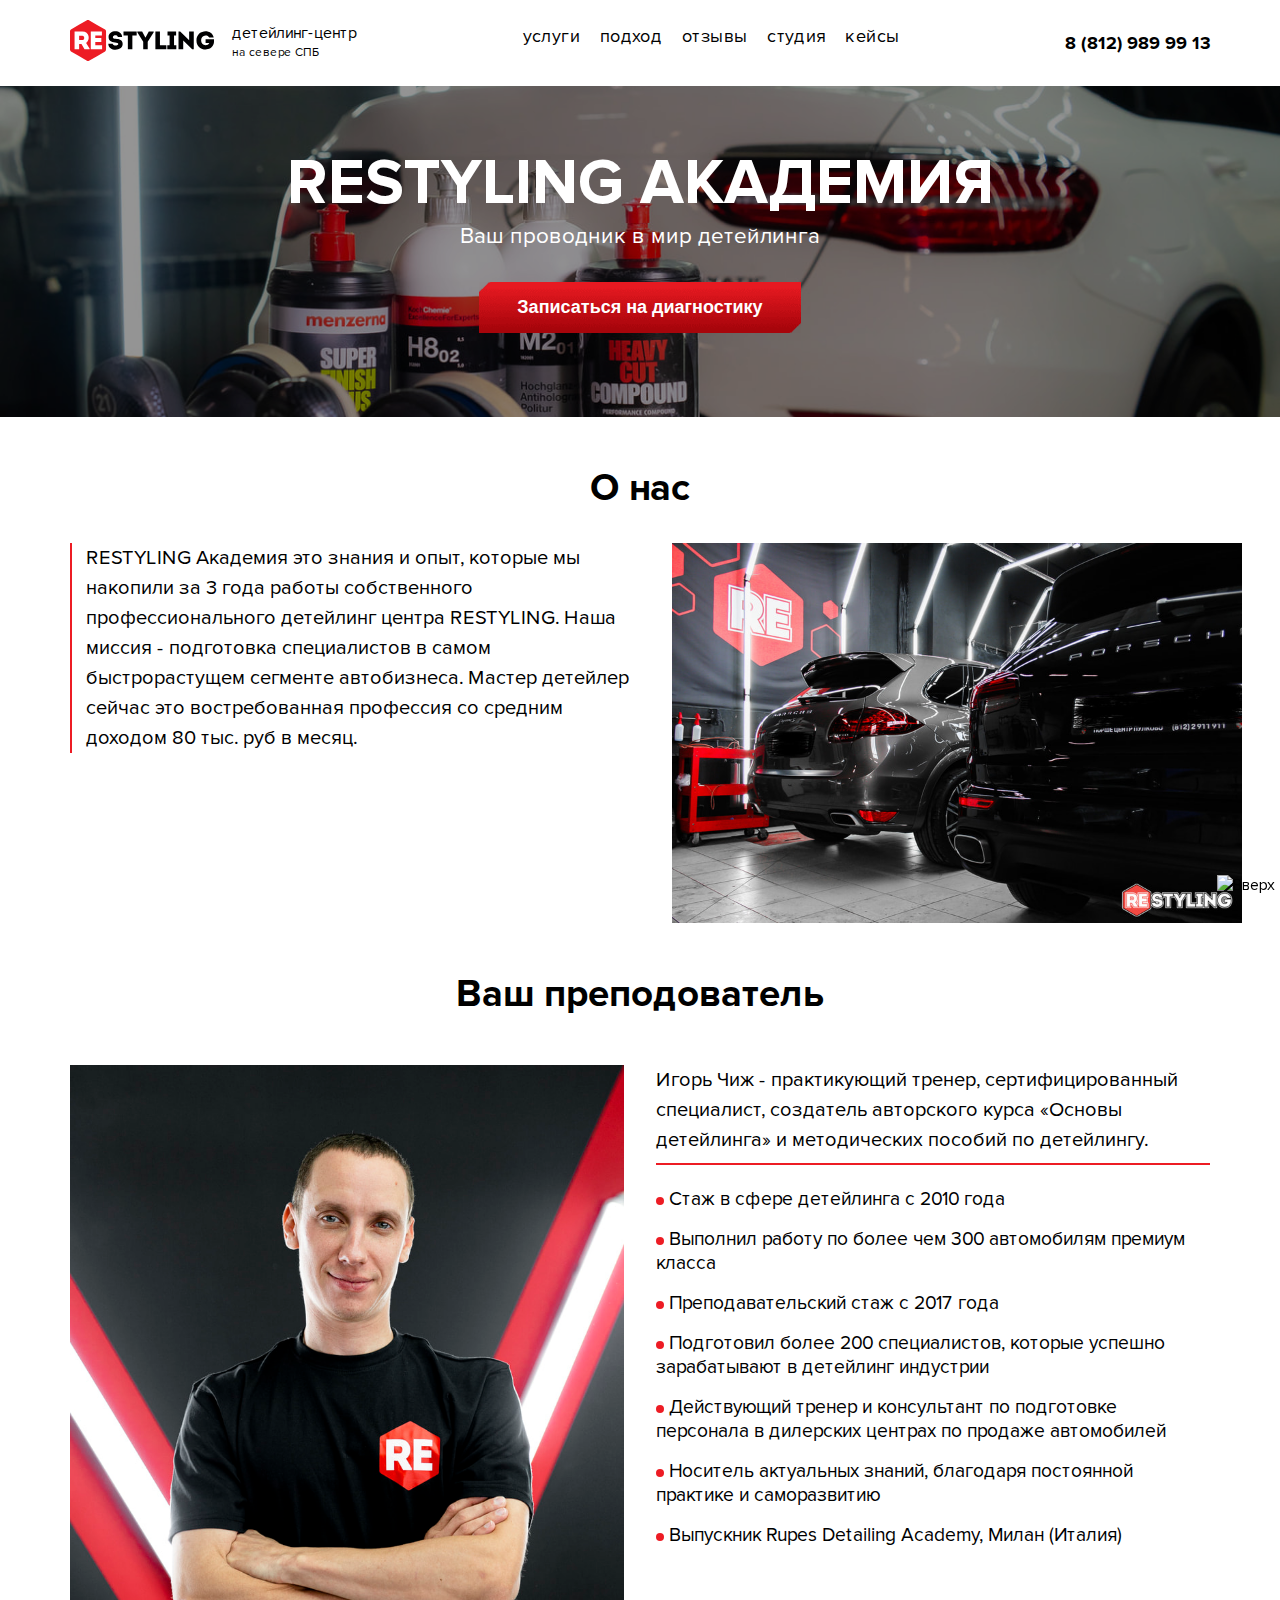
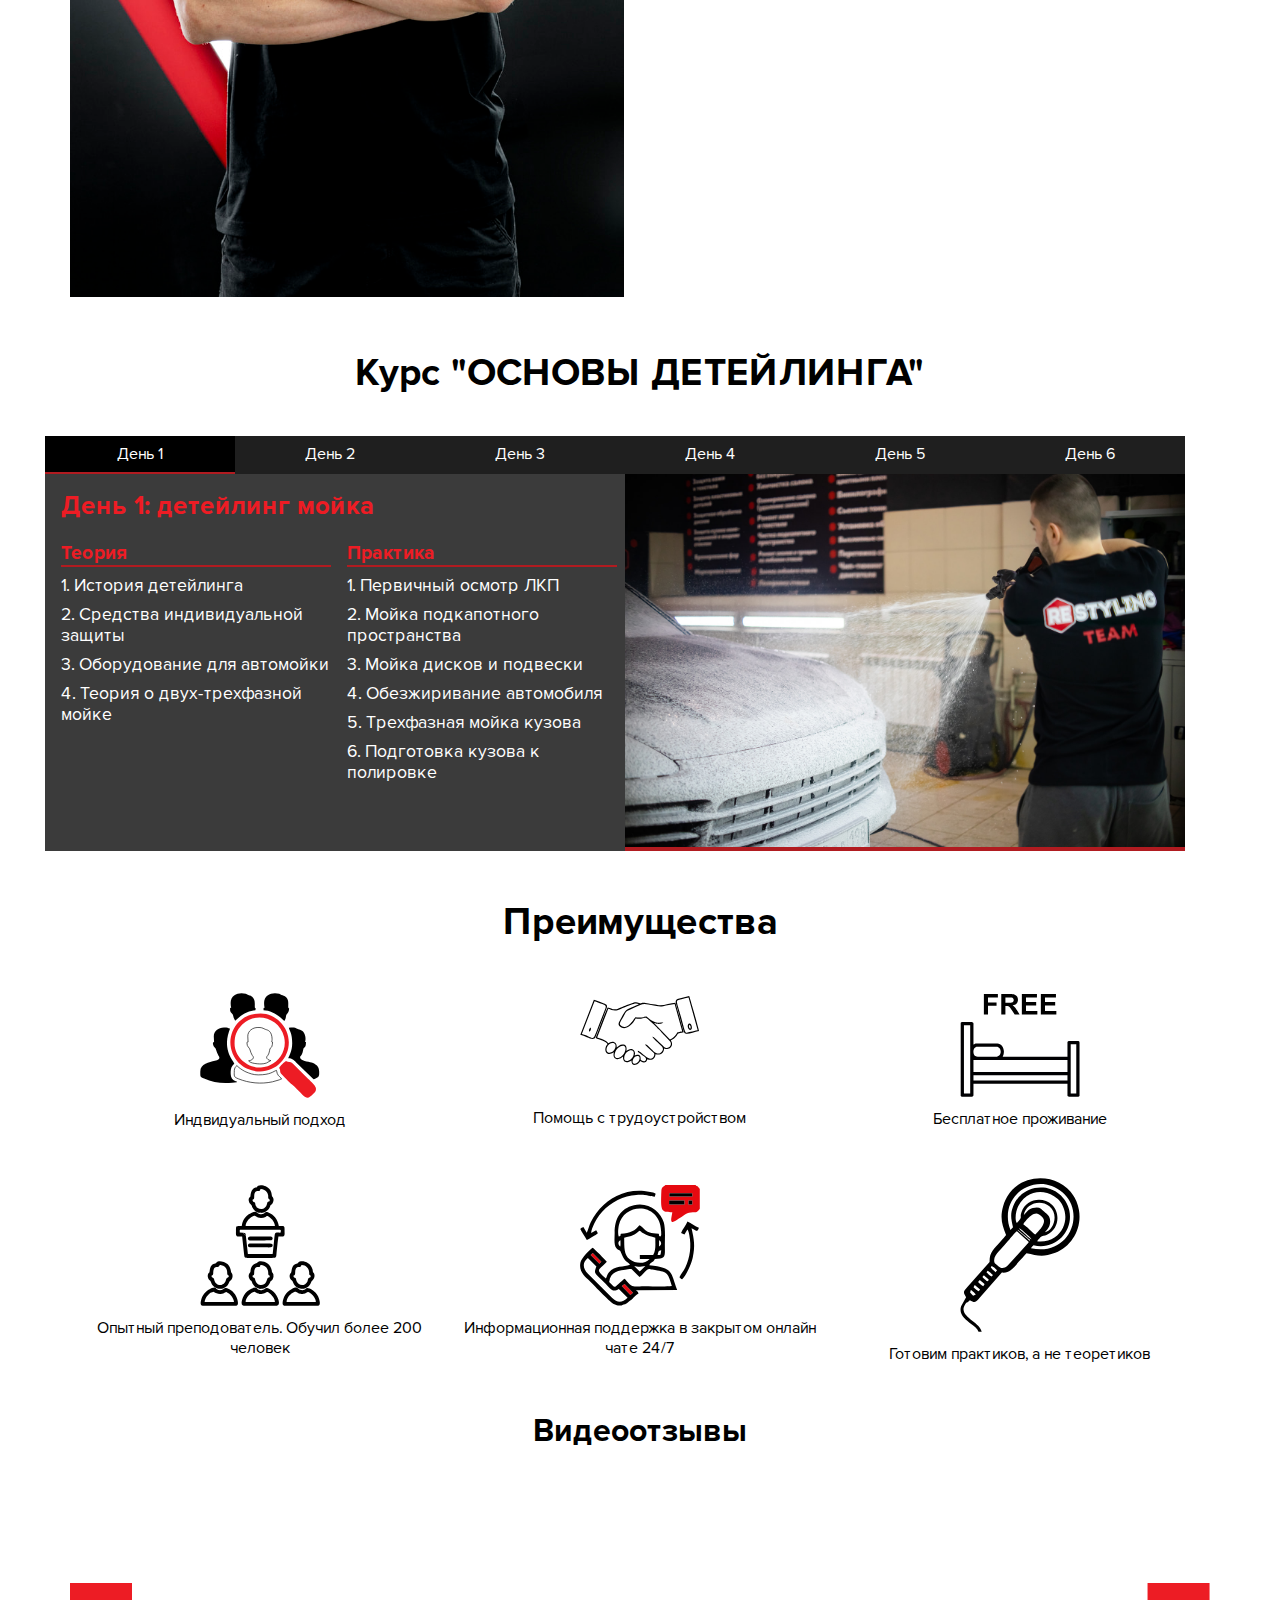
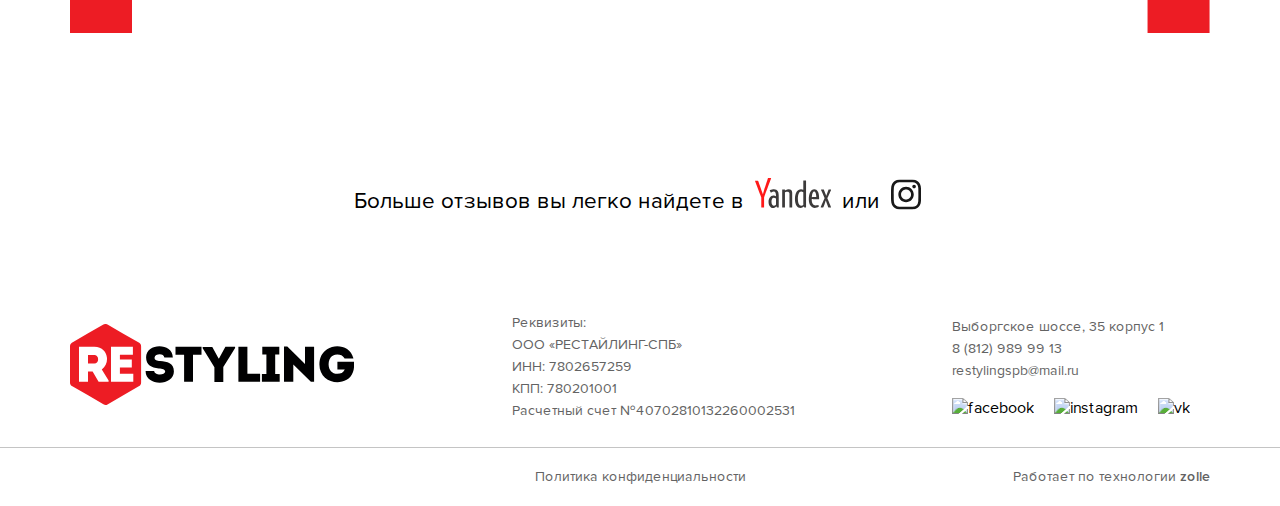
==== index.html @ 4297ae9c "Add files via upload" ====
<!DOCTYPE html>
<html lang="en">

<head>
  <meta charset="UTF-8">
  <meta name="viewport" content="width=device-width, initial-scale=1.0, maximum-scale=1">
  <meta http-equiv="X-UA-Compatible" content="ie=edge">
  <link rel="stylesheet" href="lib/slick/slick.css">
  <link rel="stylesheet" href="lib/selectize/selectize.css">
  <link rel="stylesheet" href="lib/magnific-popup/magnific-popup.css">
  <link rel="stylesheet" href="https://cdn.jsdelivr.net/gh/fancyapps/fancybox@3.5.7/dist/jquery.fancybox.min.css" />
  <link rel="stylesheet" href="css/style.css">
  <link rel="shortcut icon" href="favicon.ico" type="image/x-icon">

  <title>Центр детейлинга авто в СПб: лучшие цены на услуги в студии ReStyling</title>
  <meta name="keywords"
    content="детейлинг,детейлинг спб,детейлинг центр,детейлинг центр спб,детейлинг студия,детейлинг авто,детейлинг санкт петербург,детейлинг автомобиля,детейлинг цена,детейлинг авто спб,детейлинг спб цена,лучший детейлинг,лучший детейлинг в спб">
  <meta name="description"
    content="Вас интересует центр детейлинга авто в СПб: лучшие цены на услуги в студии ReStyling? Индивидуальный подход! Скидки! Современное детейлинг-оборудование и материалы! Ювелирная работа! 88129899913!">


  <script>
    (function (w, d, s, h, id) {
      w.roistatProjectId = id; w.roistatHost = h;
      var p = d.location.protocol == "https:" ? "https://" : "http://";
      var u = /^.*roistat_visit=[^;]+(.*)?$/.test(d.cookie) ? "/dist/module.js" : "/api/site/1.0/" + id + "/init";
      var js = d.createElement(s); js.charset = "UTF-8"; js.async = 1; js.src = p + h + u; var js2 = d.getElementsByTagName(s)[0]; js2.parentNode.insertBefore(js, js2);
    })(window, document, 'script', 'cloud.roistat.com', 'a76f45322a5ce6af57a922e9d991ebee');
  </script>
</head>

<body>

  <div class="wrap">

    <header class="header">
      <div class="container">
        <div class="header__logo">
          <div class="header__logo-img">
            <a href="index.html"><img loading="lazy" src="img/logo-w.svg" alt="RESTYLING"></a>
          </div>
          <div class="header__tagline"> детейлинг-центр
            <span>на севере СПБ</span>
          </div>
        </div>
        <nav class="header__menu" style="display: none;">
          <div class="header__item"><a href="/services.html">услуги</a></div>
          <div class="header__item"><a href="/approach.html">подход</a></div>
          <div class="header__item"><a href="/reviews.html">отзывы</a></div>
          <div class="header__item"><a href="/workshop.html">студия</a></div>
          <div class="header__item"><a href="/cases.html">кейсы</a></div>
        </nav>
        <div class="header__phone-block">
          <div class="header__phone phone_alloka"><a href="tel:+78129899913">8 (812) 989 99 13</a></div>
        </div>
        <div class="header__burger-wrap">
          <div class="header__burger">
            <div class="header__burger-line"></div>
          </div>
        </div>
      </div>
    </header>




    <div class="a-header-wrap">
      <div class="container">
        <div class="a-header">
          <!-- title -->
          <h1 class="a-header__h1">
            RESTYLING АКАДЕМИЯ
          </h1>

          <span class="a-header__sub-title">
            Ваш проводник в мир детейлинга
          </span>
          <!-- title -->

          <div>
            <button class="main__btn" data-popup-show="zapis">Записаться на диагностику</button>
          </div>
        </div>
        <!-- a-header -->
      </div>
      <!-- container -->
    </div>
    <!-- header-wrap -->



    <!-- a-about-us-wrap -->
    <div class="a-about-us-wrap">
      <div class="container">
        <!-- title -->
        <h2 class="h2-title">
          О нас
        </h2>
        <!-- title -->
        <div class="a-about-us">
          <!-- item -->
          <div class="a-about-us__item">
            <p class="a-about-us__p">
              RESTYLING Академия это знания и опыт, которые мы накопили за 3 года работы собственного профессионального
              детейлинг центра RESTYLING. Наша миссия - подготовка специалистов в самом быстрорастущем сегменте
              автобизнеса. Мастер детейлер сейчас это востребованная профессия со средним доходом 80 тыс. руб в месяц.
            </p>
          </div>
          <!-- item -->
          <div class="a-about-us__item">
            <img class="a-about-us__img" src="img/academ-img/about-us.jpg" alt="">
          </div>
        </div>
        <!-- a-about-us -->
      </div>
      <!-- container -->
    </div>
    <!-- a-about-us-wrap -->






    <!-- prepod -->
    <div class="page-prepod">
      <div class="container">
        <!-- title -->
        <h2 class="h2-title">
          Ваш преподователь
        </h2>
        <!-- title -->
        <div class="prepod">
          <div class="prepod__item">
            <img class="prepod__img" src="img/academ-img/academ-prepod.jpg" alt="">
          </div>
          <div class="prepod__item prepod__text">
            <p class="prepod__descr">
              Игорь Чиж - практикующий тренер, сертифицированный специалист, создатель авторского курса «Основы
              детейлинга» и методических пособий по детейлингу.
            </p>
            <ul class="prepod__list">
              <li>
                <svg class="services-list-svg" width="8" height="8">
                  <circle r="100" fill="#ed1c24" stroke="crimson" stroke-width="5" />
                </svg>
                Стаж в сфере детейлинга с 2010 года
              </li>
              <li>
                <svg class="services-list-svg" width="8" height="8">
                  <circle r="100" fill="#ed1c24" stroke="crimson" stroke-width="5" />
                </svg>
                Выполнил работу по более чем 300 автомобилям премиум класса
              </li>
              <li>
                <svg class="services-list-svg" width="8" height="8">
                  <circle r="100" fill="#ed1c24" stroke="crimson" stroke-width="5" />
                </svg>
                Преподавательский стаж с 2017 года
              </li>
              <li>
                <svg class="services-list-svg" width="8" height="8">
                  <circle r="100" fill="#ed1c24" stroke="crimson" stroke-width="5" />
                </svg>
                Подготовил более 200 специалистов, которые успешно зарабатывают в детейлинг индустрии
              </li>
              <li>
                <svg class="services-list-svg" width="8" height="8">
                  <circle r="100" fill="#ed1c24" stroke="crimson" stroke-width="5" />
                </svg>
                Действующий тренер и консультант по подготовке персонала в дилерских центрах по продаже автомобилей

              </li>
              <li>
                <svg class="services-list-svg" width="8" height="8">
                  <circle r="100" fill="#ed1c24" stroke="crimson" stroke-width="5" />
                </svg>
                Носитель актуальных знаний, благодаря постоянной практике и саморазвитию
              </li>
              <li>
                <svg class="services-list-svg" width="8" height="8">
                  <circle r="100" fill="#ed1c24" stroke="crimson" stroke-width="5" />
                </svg>
                Выпускник Rupes Detailing Academy, Милан (Италия)
              </li>
            </ul>
          </div>
        </div>
      </div>
    </div>
    <!-- prepod -->






    <!-- page-course -->

    <div class="page-course">
      <!-- title -->
      <h2 class="h2-title">
        Курс "ОСНОВЫ ДЕТЕЙЛИНГА"
      </h2>
      <!-- title -->
      <div class="container">
        <div class="course">
          <!-- widget -->
          <div class="widget js-wrap">
            <!-- menu -->
            <div class="widget__menu widget-menu__column" style="text-align: center;">
              <div class="widget-menu__row">
                <div class="item active-w" data-index="1">День 1</div>
                <div class="item" data-index="2">День 2</div>
                <div class="item" data-index="3">День 3</div>
              </div>
              <div class="widget-menu__row">
                <div class="item" data-index="4">День 4</div>
                <div class="item" data-index="5">День 5</div>
                <div class="item" data-index="6">День 6</div>
              </div>
            </div>
            <!-- menu -->
            <div class="car-1 js-car js-car-flex">
              <div class="a-widget-img">
                <img loading="lazy" src="img/academ-img/widget/day1.jpg" alt="">
              </div>

              <div class="js-car-flex__text">

                <span class="w-day bold">
                  День 1: детейлинг мойка
                </span>

                <div class="widget-lists">
                  <ul class="widget-list">
                    <li>
                      Теория
                    </li>
                    <li>
                      1. История детейлинга
                    </li>
                    <li>
                      2. Средства индивидуальной защиты
                    </li>
                    <li>
                      3. Оборудование для автомойки
                    </li>
                    <li>
                      4. Теория о двух-трехфазной мойке
                    </li>
                  </ul>
                  <ul class="widget-list">
                    <li>
                      Практика
                    </li>
                    <li>
                      1. Первичный осмотр ЛКП
                    </li>
                    <li>
                      2. Мойка подкапотного пространства
                    </li>
                    <li>
                      3. Мойка дисков и подвески
                    </li>
                    <li>
                      4. Обезжиривание автомобиля
                    </li>
                    <li>
                      5. Трехфазная мойка кузова
                    </li>
                    <li>
                      6. Подготовка кузова к полировке
                    </li>
                  </ul>
                </div>

              </div>

            </div>


            <div class="car-2 js-car js-car-flex">
              <div class="a-widget-img">
                <img loading="lazy" src="img/academ-img/widget/day2.jpg" alt="">
              </div>
              <!-- item -->
              <div class="js-car-flex__text">
                <span class="w-day bold">
                  День 2: Детейлинг полировка
                </span>

                <div class="widget-lists">
                  <ul class="widget-list">
                    <li>
                      Теория
                    </li>
                    <li>
                      1. Виды повреждений ЛКП
                    </li>
                    <li>
                      2. Разновидности паст, кругов, подложек
                    </li>
                    <li>
                      3. Типы полировальных машинок
                    </li>
                    <li>
                      4. Полировальные системы и их отличия
                    </li>
                  </ul>
                  <ul class="widget-list">
                    <li>
                      Практика
                    </li>
                    <li>
                      1. Обучение полировке на учебных элементах
                    </li>
                    <li>
                      2. Подготовка оборудования и инструмента
                    </li>
                    <li>
                      3. Подбор оптимальной связки "инструмент+круги+паста"
                    </li>
                    <li>
                      4. Полировка абразивными пстами
                    </li>
                    <li>
                      5. Рациональное использование средств
                    </li>
                  </ul>
                </div>


              </div>
              <!-- item -->
            </div>

            <div class="car-3 js-car js-car-flex">
              <div class="a-widget-img">
                <img loading="lazy" src="img/academ-img/widget/day3.jpg" alt="">
              </div>



              <div class="js-car-flex__text">

                <span class="w-day bold">
                  День 3: Детейлинг полировка
                </span>

                <div class="widget-lists widget-lists__column">
                  <ul class="widget-list">
                    <li>
                      Практика
                    </li>
                    <li>
                      1. Практика на учебном автомобиле
                    </li>
                    <li>
                      2. Определение типа ЛКП и оценка состояния
                    </li>
                    <li>
                      3. Технология полировки фар и фонарей
                    </li>
                    <li>
                      4. Особенности работы с пластиком
                    </li>
                    <li>
                      5. Полировка труднодоступных мест и сложной геометрии
                    </li>
                    <li>
                      6. Удаление глубоких царапин
                    </li>
                  </ul>
                  <ul class="widget-list">
                    <li>
                      Важно
                    </li>
                    <li>
                      Учебные автомобили академии всегда только темных цветов, с высокой степенью износа ЛКП, что
                      позволяет уже не этапе обучения понять, как работать даже с самыми сильными повреждениями
                    </li>

                  </ul>
                </div>

              </div>

            </div>

            <div class="car-4 js-car js-car-flex">
              <div class="a-widget-img">
                <img loading="lazy" src="img/academ-img/widget/day4.jpg" alt="">
              </div>



              <div class="js-car-flex__text">

                <span class="w-day bold">
                  День 4: защитные покрытия для экстерьера
                </span>

                <div class="widget-lists">
                  <ul class="widget-list">
                    <li>
                      Теория
                    </li>
                    <li>
                      1. Керамика, жидкое стекло
                    </li>
                    <li>
                      2. Воски, глейзы, силанты
                    </li>
                    <li>
                      3. Полироли и реставраторы для покрышек
                    </li>
                    <li>
                      4. Меры безопасности
                    </li>
                    <li>
                      5.Технологические условия
                    </li>
                  </ul>
                  <ul class="widget-list">
                    <li>
                      Практика
                    </li>
                    <li>
                      1.Нанесение защитных составов
                    </li>
                    <li>
                      2. Гидрофобные покрытия на стекла
                    </li>
                    <li>
                      3. Защитные составы для дисков
                    </li>
                    <li>
                      4. Работа с хромовыми элементами
                    </li>
                    <li>
                      5. Консервация внешнего пластика
                    </li>
                    <li>
                      6. Покрытие фар и фонарей
                    </li>
                  </ul>
                </div>

              </div>

            </div>

            <div class="car-5 js-car js-car-flex">
              <div class="a-widget-img">
                <img loading="lazy" src="img/academ-img/widget/day5.jpg" alt="">
              </div>

              <div class="js-car-flex__text">

                <span class="w-day bold">
                  День 5: детейлиг химчистка и защитные покрытия
                </span>

                <div class="widget-lists">
                  <ul class="widget-list">
                    <li>
                      Теория
                    </li>
                    <li>
                      1. Методика и последовательность действий
                    </li>
                    <li>
                      2. Оборудование и материалы для химчистки
                    </li>
                    <li>
                      3. Защитные покрытия для кожи и пластика
                    </li>
                    <li>
                      4. Работа с алькантарой
                    </li>
                  </ul>
                  <ul class="widget-list">
                    <li>
                      Практика
                    </li>
                    <li>
                      1. Химчистка труднодоступных мест
                    </li>
                    <li>
                      2. Выведение сильных пятен и прокрасов
                    </li>
                    <li>
                      3. Защитные составы для ткани
                    </li>
                    <li>
                      4. Очистка всех стекол салона
                    </li>
                    <li>
                      5. Нейтрализация запахов и озонация салона
                    </li>
                  </ul>
                </div>

              </div>
            </div>

            <div class="car-6 js-car js-car-flex">
              <div class="a-widget-img">
                <img loading="lazy" src="img/academ-img/widget/day6.jpg" alt="">
              </div>

              <div class="js-car-flex__text">

                <span class="w-day bold">
                  День 6: Заключительный день. Маркетинг и продажи.
                </span>

                <div class="widget-lists">
                  <ul class="widget-list">
                    <li>
                      1. Инспекция автомобиля
                    </li>
                    <li>
                      2. Подведение итогов практической части
                    </li>
                  </ul>
                  <ul class="widget-list">
                    <li>
                      Маркетинг
                    </li>
                    <li>
                      1. Структура детейлинг студии
                    </li>
                    <li>
                      2. Внутренняя инфраструктура и расчет ЗП
                    </li>
                    <li>
                      3. Подбор персонала
                    </li>
                    <li>
                      4. Правила приемки и выдачи автомобиля
                    </li>
                    <li>
                      5. Отработка конфликтных ситуаций
                    </li>
                    <li>
                      6. Механизмы продаж и гарантийные случаи
                    </li>
                    <li>
                      7. Как повысить средний чек
                    </li>
                    <li>
                      8. Вручение дипломов
                    </li>
                  </ul>
                </div>

              </div>
            </div>

          </div>
          <!-- widget -->
        </div>
      </div>
    </div>
    <!-- page-course -->



    <!-- a-page-a-advantages -->

    <div class="page-a-advantages">
      <div class="container">
        <!-- title -->
        <h2 class="h2-title">
          Преимущества
        </h2>
        <!-- title -->
        <!-- a-advantages -->
        <div class="a-advantages">
          <!-- a-advantages__row -->
          <div class="a-advantages__row">
            <!-- a-advantages__item -->
            <div class="a-advantages__item">
              <div class="a-advantages__img-inner">
                <img src="img/academ-icon/personly.svg" alt="">
              </div>
              <span class="a-advantages__text">
                Индвидуальный подход
              </span>
            </div>
            <!-- a-advantages__item -->
            <!-- a-advantages__item -->
            <div class="a-advantages__item">
              <div class="a-advantages__img-inner">
                <img src="img/academ-icon/help.svg" alt="">
              </div>
              <span class="a-advantages__text">
                Помощь с трудоустройством
              </span>
            </div>
            <!-- a-advantages__item -->
            <!-- a-advantages__item -->
            <div class="a-advantages__item">
              <div class="a-advantages__img-inner">
                <img src="img/academ-icon/free.svg" alt="">
              </div>
              <span class="a-advantages__text">
                Бесплатное проживание
              </span>
            </div>
            <!-- a-advantages__item -->
          </div>
          <!-- a-advantages__row -->

          <!-- a-advantages__row -->
          <div class="a-advantages__row">
            <!-- a-advantages__item -->
            <div class="a-advantages__item">
              <div class="a-advantages__img-inner">
                <img src="img/academ-icon/prepod.svg" alt="">
              </div>
              <span class="a-advantages__text">
                Опытный преподователь. Обучил более 200 человек
              </span>
            </div>
            <!-- a-advantages__item -->
            <!-- a-advantages__item -->
            <div class="a-advantages__item">
              <div class="a-advantages__img-inner">
                <img src="img/academ-icon/tech-help.svg" alt="">
              </div>
              <span class="a-advantages__text">
                Информационная поддержка в закрытом онлайн чате 24/7
              </span>
            </div>
            <!-- a-advantages__item -->
            <!-- a-advantages__item -->
            <div class="a-advantages__item">
              <div class="a-advantages__img-inner">
                <img src="img/academ-icon/practic.svg" alt="">
              </div>
              <span class="a-advantages__text">
                Готовим практиков, а не теоретиков
              </span>
            </div>
            <!-- a-advantages__item -->
          </div>
          <!-- a-advantages__row -->
        </div>
        <!-- a-advantages -->
      </div>
    </div>
    <!-- a-page-a-advantages -->













    <!-- page-reviews -->
    <div class="page-reviews">
      <div class="container">
        <!-- row -->
        <h2 class="r-video-title">Видеоотзывы</h2>
        <!-- row -->
        <div class="page-reviews__row reviews-slider">
          <!-- item -->
          <div class="page-reviews-slider__item">
            <iframe height="315" src="https://www.youtube.com/embed/MCczl_juBWE" frameborder="0"
              allow="accelerometer; autoplay; encrypted-media; gyroscope; picture-in-picture" allowfullscreen></iframe>
          </div>

          <div class="page-reviews-slider__item">
            <iframe height="315" src="https://www.youtube.com/embed/c_vyycTWv0U" frameborder="0"
              allow="accelerometer; autoplay; encrypted-media; gyroscope; picture-in-picture" allowfullscreen></iframe>
          </div>

          <div class="page-reviews-slider__item">
            <iframe height="315" src="https://www.youtube.com/embed/1HrQflhIqrc" frameborder="0"
              allow="accelerometer; autoplay; encrypted-media; gyroscope; picture-in-picture" allowfullscreen></iframe>
          </div>

          <div class="page-reviews-slider__item">
            <iframe height="315" src="https://www.youtube.com/embed/CYXI9ydzsqA" frameborder="0"
              allow="accelerometer; autoplay; encrypted-media; gyroscope; picture-in-picture" allowfullscreen></iframe>
          </div>


        </div>
        <!-- row -->

        <div class="reviews-social-links">

          <div class="reviews-social-links__row">
            <span>Больше отзывов вы легко найдете в </span>

            <a class="reviews-social-link" target="_blank" href="https://yandex.ru/profile/36472954018">
              <svg class="yandex-svg" height="30" xmlns="http://www.w3.org/2000/svg" viewBox="0 0 429.557 169.23">
                <path class="rev-Y"
                  d="M189.039 64.124c-9.83 0-20.079 7.175-20.079 7.175v-4.611c0-1.011-.404-1.416-1.415-1.416h-12.547c-1.012 0-1.619.607-1.619 1.416v98.338c0 1.015.405 1.622 1.417 1.622h12.748c.808 0 1.415-.607 1.415-1.622V80.85s5.917-3.749 13.104-3.749c6.842 0 12.244 3.396 12.244 10.359v77.562c0 1.015.605 1.622 1.619 1.622h12.544c1.012 0 1.416-.812 1.416-1.622v-81.97c-.001-12.345-7.591-18.928-20.847-18.928zM286.632 14.797h-12.547c-1.013 0-1.618.606-1.618 1.417v49.609C267.65 63.976 263.265 63 259.721 63c-20.376 0-34.364 19.479-34.364 56.935 0 32.089 13.607 49.298 31.365 49.298 7.484 0 13.664-4.289 18.188-8.312l2.739 4.644c.462.803.84 1.078 1.769 1.078l7.216.007c.809 0 1.417-.607 1.417-1.622V16.214c-.002-1.013-.409-1.417-1.419-1.417zm-44.684 101.824c0-20.64 6.041-41.076 18.376-41.076 4.179 0 8.191 1.375 12.145 4.515v72.712c-3.091 1.682-6.979 3.23-11.18 3.23-13.414 0-19.341-15.908-19.341-39.381zM334.69 63.203c-20.894 0-31.206 27.332-31.206 57.075 0 31.134 14.708 48.583 33.618 48.583 8.312 0 16.587-3.271 22.013-6.286.831-.463.981-1.114.782-1.919l-1.587-6.577c-.198-.805-.603-1.205-1.606-1.205-.441 0-7.297 2.005-13.966 2.005-15.476 0-22.572-13.757-22.572-32.027v-4.44s7.691 1.063 12.312 1.063h29.196v-8.438c.001-31.152-10.908-47.834-26.984-47.834zm-1.005 43.611c-4.621 0-13.031 1.143-13.031 1.143s.112-3.354.516-6.567c1.81-17.083 5.884-25.725 12.917-25.725 6.115 0 10.306 8.841 11.312 24.316.199 3.216.199 6.833.199 6.833h-11.913zM129.552 75.977c-4.64-9.142-12.903-13.137-22.369-13.137-6.081 0-15.571 2.325-21.91 5.175-1.24.558-2.023 1.048-2.023 2.023 0 .58.289 1.246.606 1.821l4.271 9.144c.44 1.032 1.146 1.269 1.729 1.269.632 0 1.146-.299 1.712-.662 6.183-3.95 10.711-6.123 14.296-6.123 4.743 0 7.964 3.146 9.95 7.878 1.851 4.409 2.566 10.501 2.566 17.54 0 .897.005 2.068.005 2.068-3.896-2.438-10.646-3.781-14.016-3.781-18.127 0-27.901 17.223-27.901 35.641 0 19.845 11.425 34.399 25.154 34.399 7.646 0 14.568-4.487 19.204-10.146 0 0 2.469 5.885 2.791 6.591.325.704.667.965 1.596.965l7.337.007c.808 0 1.415-.607 1.415-1.622v-57.045c-.003-14.019-.711-24.712-4.413-32.005zm-11.169 74.735c-3.595 3.472-7.899 5.29-11.773 5.29-3.873 0-6.866-1.789-9.267-5.104-2.922-4.031-4.285-10.239-4.285-17.119 0-10.88 4.017-22.044 12.53-22.044 4.214 0 8.843 1.372 12.794 4.515l.001 34.462zM427.932 65.258h-11.184c-1.249 0-1.887.654-2.208 1.503a7114.75 7114.75 0 0 0-7.373 19.463c-1.382 3.684-5.104 14.232-5.104 14.232l-.433-.003c-.016-.038-2.739-7.674-4.215-11.498-1.193-3.101-7.425-19.511-8.212-21.533-.422-1.087-.893-2.164-2.493-2.164h-12.242c-1.346 0-2.107 1.477-1.674 2.393.438.919 19.943 45.35 19.943 45.35s-20.947 49.752-21.561 50.868c-.612 1.117.156 2.771 1.646 2.771h10.729c1.825 0 2.546-.957 3.094-2.498 1.542-4.32 3.838-10.327 7.09-19.612 2.153-6.152 5.561-16.951 5.561-16.951h.375s3.73 11.006 5.119 14.604c3.505 9.1 7.988 20.985 8.465 22.24.495 1.312 1.188 2.218 2.442 2.218h12.167c1.204 0 1.762-1.374 1.194-2.57-1.354-2.854-12.909-30.929-20.933-49.387 0 0 20.822-45.951 21.229-47.088.414-1.139.294-2.338-1.422-2.338z" />
                <path class="rev-andex"
                  d="M89.138 0H75.032c-1.249 0-2.028.612-2.209 1.502-.179.894-21.151 64.84-22.676 70.167-1.081 3.775-4.604 17.089-5.45 20.286l-7.294-19.914c-1.771-5.48-18.76-52.938-19.257-54.834-.274-1.042-.754-2.338-2.581-2.338H1.796c-1.348 0-2.107 1.478-1.674 2.394.348.732 25.22 66.903 35.269 92.183v55.58c0 1.015.405 1.622 1.417 1.622H49.85c.809 0 1.416-.607 1.416-1.622v-55.143C59.64 86.488 90.237 3.27 90.57 2.338 90.975 1.198 90.855 0 89.138 0z" />
              </svg>
            </a>
            <span>или</span>
            <a class="reviews-social-link" target="_blank" href="https://www.instagram.com/restyling.ru/">

              <svg class="inst-svg" viewBox="0 0 511 511.9" width="511pt" xmlns="http://www.w3.org/2000/svg">
                <path class="fill-inst"
                  d="m510.949219 150.5c-1.199219-27.199219-5.597657-45.898438-11.898438-62.101562-6.5-17.199219-16.5-32.597657-29.601562-45.398438-12.800781-13-28.300781-23.101562-45.300781-29.5-16.296876-6.300781-34.898438-10.699219-62.097657-11.898438-27.402343-1.300781-36.101562-1.601562-105.601562-1.601562s-78.199219.300781-105.5 1.5c-27.199219 1.199219-45.898438 5.601562-62.097657 11.898438-17.203124 6.5-32.601562 16.5-45.402343 29.601562-13 12.800781-23.097657 28.300781-29.5 45.300781-6.300781 16.300781-10.699219 34.898438-11.898438 62.097657-1.300781 27.402343-1.601562 36.101562-1.601562 105.601562s.300781 78.199219 1.5 105.5c1.199219 27.199219 5.601562 45.898438 11.902343 62.101562 6.5 17.199219 16.597657 32.597657 29.597657 45.398438 12.800781 13 28.300781 23.101562 45.300781 29.5 16.300781 6.300781 34.898438 10.699219 62.101562 11.898438 27.296876 1.203124 36 1.5 105.5 1.5s78.199219-.296876 105.5-1.5c27.199219-1.199219 45.898438-5.597657 62.097657-11.898438 34.402343-13.300781 61.601562-40.5 74.902343-74.898438 6.296876-16.300781 10.699219-34.902343 11.898438-62.101562 1.199219-27.300781 1.5-36 1.5-105.5s-.101562-78.199219-1.300781-105.5zm-46.097657 209c-1.101562 25-5.300781 38.5-8.800781 47.5-8.601562 22.300781-26.300781 40-48.601562 48.601562-9 3.5-22.597657 7.699219-47.5 8.796876-27 1.203124-35.097657 1.5-103.398438 1.5s-76.5-.296876-103.402343-1.5c-25-1.097657-38.5-5.296876-47.5-8.796876-11.097657-4.101562-21.199219-10.601562-29.398438-19.101562-8.5-8.300781-15-18.300781-19.101562-29.398438-3.5-9-7.699219-22.601562-8.796876-47.5-1.203124-27-1.5-35.101562-1.5-103.402343s.296876-76.5 1.5-103.398438c1.097657-25 5.296876-38.5 8.796876-47.5 4.101562-11.101562 10.601562-21.199219 19.203124-29.402343 8.296876-8.5 18.296876-15 29.398438-19.097657 9-3.5 22.601562-7.699219 47.5-8.800781 27-1.199219 35.101562-1.5 103.398438-1.5 68.402343 0 76.5.300781 103.402343 1.5 25 1.101562 38.5 5.300781 47.5 8.800781 11.097657 4.097657 21.199219 10.597657 29.398438 19.097657 8.5 8.300781 15 18.300781 19.101562 29.402343 3.5 9 7.699219 22.597657 8.800781 47.5 1.199219 27 1.5 35.097657 1.5 103.398438s-.300781 76.300781-1.5 103.300781zm0 0" />
                <path class="fill-inst"
                  d="m256.449219 124.5c-72.597657 0-131.5 58.898438-131.5 131.5s58.902343 131.5 131.5 131.5c72.601562 0 131.5-58.898438 131.5-131.5s-58.898438-131.5-131.5-131.5zm0 216.800781c-47.097657 0-85.300781-38.199219-85.300781-85.300781s38.203124-85.300781 85.300781-85.300781c47.101562 0 85.300781 38.199219 85.300781 85.300781s-38.199219 85.300781-85.300781 85.300781zm0 0" />
                <path class="fill-inst"
                  d="m423.851562 119.300781c0 16.953125-13.746093 30.699219-30.703124 30.699219-16.953126 0-30.699219-13.746094-30.699219-30.699219 0-16.957031 13.746093-30.699219 30.699219-30.699219 16.957031 0 30.703124 13.742188 30.703124 30.699219zm0 0" />
              </svg>
            </a>
          </div>

        </div>
      </div>
    </div>
    <!-- page-reviews -->











    <footer class="footer">
      <div class="container">
        <div class="footer__top">
          <div class="footer__logo">
            <img loading="lazy" src="img/logo-w.svg" alt="RESTYLING">
          </div>
          <div class="footer__data">
            Реквизиты:<br>
            ООО «РЕСТАЙЛИНГ-СПБ»<br>
            ИНН: 7802657259<br>
            КПП: 780201001<br>
            Расчетный счет №40702810132260002531
          </div>
          <div class="footer__right">
            <div class="footer__address">
              Выборгское шоссе, 35 корпус 1<br>
              <a class="phone_alloka" href="tel:+78129899913">8 (812) 989 99 13</a><br>
              <a href="mailto:restylingspb@mail.ru">restylingspb@mail.ru</a>
            </div>
            <div class="footer__socials">
              <div class="footer__social">
                <a href="https://www.facebook.com/Restyling-Детейлинг-центр-1594336930692527/" target="_blank"><img
                    src="img/fb-g.svg" alt="facebook"></a>
              </div>
              <div class="footer__social">
                <a href="https://www.instagram.com/restyling.ru/" target="_blank"><img loading="lazy"
                    src="img/inst-g.svg" alt="instagram"></a>
              </div>
              <div class="footer__social">
                <a href="https://vk.com/detailingcentrspb" target="_blank"><img loading="lazy" src="img/vk-g.svg"
                    alt="vk"></a>
              </div>
            </div>
          </div>
        </div>
      </div>

      <div class="footer__bottom">
        <div class="container">
          <div class="footer__politic"><a href="/assets/confidence.pdf" target="_blank">Политика
              конфиденциальности</a>
          </div>
          <div class="footer__zolle">Работает по технологии <a href="http://zolle.ru/" target="_blank">zolle</a>
          </div>
        </div>
      </div>
    </footer>





  </div>
  <!-- wrap -->


  <!-- popups -->
  <div class="popup popup__services" data-popup="zapis" style="display: none;">
    <div class="popup__wrapblock">
      <div class="popup__block">
        <div class="popup__close"></div>
        <div class="popup__cont">
          <div class="popup__left">
            <div class="popup__title">По какому номеру с Вами связаться?</div>
            <div class="popup__desc">
              <span style="font-size: 16px">рассчитаем стоимость услуги для вашего авто<br /> и расскажем о
                предстоящих
                акциях</span>
            </div>
            <form action="/" method="POST" class="popup__form send_form">
              <div class="popup__input-text">Ваш номер телефона</div>
              <input class="popup__input" type="text" name="phone" placeholder="+7 (___) ___-__-__" required>
              <button class="popup__btn">ЗАПИСАТЬСЯ</button>
              <div class="footer-form__check">
                <label>
                  <input class="footer-form__checkbox" type="checkbox" name="accept" required checked>
                  <span class="footer-form__checkbox-custom"></span>
                  <span class="footer-form__label">я принимаю условия передачи информации</span>
                </label>
              </div>
            </form>
          </div>
          <div class="popup__right">
            <img loading="lazy" src="img/popup-service.jpg" alt="">
          </div>
        </div>
      </div>
    </div>
  </div>

  <div class="popup popup__services" data-popup="services" style="display: none;">
    <div class="popup__wrapblock">
      <div class="popup__block">
        <div class="popup__close"></div>
        <div class="popup__cont">
          <div class="popup__left">
            <div class="popup__title">Запишитесь на полировку сегодня</div>
            <div class="popup__desc">
              <span>и получите любой <br>
                из подарков:</span>
              - "Антидождь" для лобового стекла<br>
              - мойка двигателя<br>
              - полировка фар<br>
            </div>
            <form action="/" method="POST" class="popup__form send_form">
              <div class="popup__input-text">Ваш номер телефона</div>
              <input class="popup__input" type="text" name="phone" placeholder="+7 (___) ___-__-__" required>
              <button class="popup__btn">ЗАПИСАТЬСЯ</button>
              <div class="footer-form__check">
                <label>
                  <input class="footer-form__checkbox" type="checkbox" name="accept" required checked>
                  <span class="footer-form__checkbox-custom"></span>
                  <span class="footer-form__label">я принимаю условия передачи информации</span>
                </label>
              </div>
            </form>
          </div>
          <div class="popup__right">
            <img loading="lazy" src="img/popup-service.jpg" alt="">
          </div>
        </div>
      </div>
    </div>
  </div>

  <div class="popup popup__services popup__callback" data-popup="callback" style="display: none;">
    <div class="popup__wrapblock">
      <div class="popup__block">
        <div class="popup__close"></div>
        <div class="popup__cont">
          <div class="popup__left">
            <div class="popup__title">Позвонить <br> вам?</div>
            <div class="popup__desc">
              Ответим на все вопросы <br>
              и расскажем о скидках и акциях
            </div>
            <form action="/" method="POST" class="popup__form send_form">
              <div class="popup__input-text">Ваш номер телефона</div>
              <input class="popup__input" type="text" name="phone" placeholder="+7 (___) ___-__-__" required>
              <button class="popup__btn">ПОЗВОНИТЬ МНЕ</button>
              <div class="footer-form__check">
                <label>
                  <input class="footer-form__checkbox" type="checkbox" name="accept" required checked>
                  <span class="footer-form__checkbox-custom"></span>
                  <span class="footer-form__label">я принимаю условия передачи информации</span>
                </label>
              </div>
            </form>
          </div>
          <div class="popup__right">
            <img loading="lazy" src="img/popup-service.jpg" alt="">
          </div>
        </div>
      </div>
    </div>
  </div>

  <div class="popup popup__complex" data-popup="complex" style="display: none;">
    <div class="popup__wrapblock">
      <div class="popup__block">
        <div class="popup__close"></div>
        <div class="popup__cont">
          <div class="popup__left">
            <div class="popup__title">вы выбрали:</div>
            <div class="popup__desc">
              - Нанесение защитного керамического состава в 3 слоя<br>
              - Химчистка салона<br>
              - Чистка дисков без снятия<br>
              - Маскировка сколов на ЛКП в цвет кузова
            </div>
            <div class="popup__bonus-text">
              <span>Выберите свой бонус</span><br>
              и узнайте стоимость работ с учетом комплексной скидки
            </div>
            <div class="popup__bonus">
              <div class="popup__bonus-item">
                <div class="popup__bonus-img" style="background-image:url(img/bonus1.jpg);"></div>
                <div class="popup__bonus-title">Мойка двигателя</div>
              </div>
              <div class="popup__bonus-item">
                <div class="popup__bonus-img" style="background-image:url(img/bonus1.jpg);"></div>
                <div class="popup__bonus-title">"Антидождь" на лобовое стекло</div>
              </div>
              <div class="popup__bonus-item">
                <div class="popup__bonus-img" style="background-image:url(img/bonus1.jpg);"></div>
                <div class="popup__bonus-title">Полировка фар</div>
              </div>
            </div>
          </div>
          <div class="popup__right">
            <form action="/" method="POST" class="popup__form send_form">
              <div class="popup__input-text">Ваш номер телефона</div>
              <input class="popup__input" type="text" name="phone" placeholder="+7 (___) ___-__-__" required>
              <button class="popup__btn">УЗНАТЬ СТОИМОСТЬ</button>
            </form>
          </div>
        </div>
      </div>
    </div>
  </div>

  <div class="popup popup__thanks" data-popup="thanks" style="display: none;">
    <div class="popup__wrapblock">
      <div class="popup__block">
        <div class="popup__close"></div>
        <div class="popup__cont">
          <div class="popup__title">Спасибо за доверие</div>
          <div class="popup__text">
            Пока ожидаете нашего звонка, изучите 10 советов, как <br>
            сохранить идеальное состояние авто после посещения <br>
            детейлинг-центра.
          </div>
          <div class="popup__img-line">
            <img loading="lazy" src="img/popup-thanks.png" alt="">
          </div>
          <div class="popup__link-download">
            <a href="assets/10advices.pdf" target="_blank">СКАЧАТЬ</a>
          </div>
        </div>
      </div>
    </div>
  </div>

  <div class="popup popup__classification" data-popup="classification" style="display: none;">
    <div class="popup__wrapblock">
      <div class="popup__block">
        <div class="popup__close"></div>
        <div class="popup__cont">
          <div class="popup__title">Классификация</div>
          <div class="popup__text">
            <p>Класс I - Audi A3/A4/A5/А6, BMW 1/3/4/5/X3, Mercedes A/C/CLA/E/GLA/GLK и т.п.</p>
            <p>Класс II - Audi A7/A8/Q7, BMW 6/7/X5/X6, Mercedes S/CL/ML/GL, Porsche Cayenne/Macan, VW Touareg,
              Infinity
              FX и т.п.</p>
          </div>
        </div>
      </div>
    </div>
  </div>

  <div class="popup popup__quiz" data-popup="quiz" style="display: none;">
    <div class="popup__wrapblock">
      <div class="popup__block">
        <div class="popup__close"></div>
        <form class="popup__cont send_form" method="POST" action="/">
          <input type="hidden" name="ltype" value="Рассчитать стоимость работ">
          <div class="popup__top">
            <div class="popup__left" data-stage="1">
              <div class="popup__question">Какой у вас автомобиль?</div>
              <div class="popup__progress popup__progress1">
                <div class="popup__progress-btn popup__progress-1" data-stage="1">1</div>
                <div class="popup__progress-btn popup__progress-2" data-stage="2">2</div>
                <div class="popup__progress-btn popup__progress-3" data-stage="3">3</div>
                <div class="popup__progress-btn popup__progress-4" data-stage="4">4</div>
              </div>
              <div class="popup__answers-block">
                <div class="popup__answer popup__answer-1" data-question="Какой у вас автомобиль?" data-descr="Работаем со всеми марками и классами
  							авто <br>с одинаковым уважением <br>и вниманием к деталям">
                  <div class="popup__row">
                    <input class="popup__quiz-input" type="text" placeholder="Напишите здесь марку и модель авто">
                  </div>
                </div>
                <div class="popup__answer popup__answer-2 hide" data-question="Какие элементы авто нуждаются в уходе?"
                  data-descr="Можем предоставить вам
  							комплексные решения <br>с экономией до 26%">
                  <div class="popup__row">
                    <label class="popup__checkbox">
                      <input type="checkbox">
                      <span class="popup__checkbox-check"></span>
                      <span class="popup__checkbox-text">кузов</span>
                    </label>
                    <label class="popup__checkbox">
                      <input type="checkbox">
                      <span class="popup__checkbox-check"></span>
                      <span class="popup__checkbox-text">салон</span>
                    </label>
                    <label class="popup__checkbox">
                      <input type="checkbox">
                      <span class="popup__checkbox-check"></span>
                      <span class="popup__checkbox-text">моторный отсек</span>
                    </label>
                    <label class="popup__checkbox">
                      <input type="checkbox">
                      <span class="popup__checkbox-check"></span>
                      <span class="popup__checkbox-text">стекла</span>
                    </label>
                    <label class="popup__checkbox">
                      <input type="checkbox">
                      <span class="popup__checkbox-check"></span>
                      <span class="popup__checkbox-text">колеса</span>
                    </label>
                    <label class="popup__checkbox">
                      <input type="checkbox">
                      <span class="popup__checkbox-check"></span>
                      <span class="popup__checkbox-text">фары</span>
                    </label>
                  </div>
                </div>
                <div class="popup__answer popup__answer-3 hide"
                  data-question="Какие услуги по вашим ожиданиям вам потребуются?"
                  data-descr="Предоставляем юридическую гарантию на все услуги нашего центра. Минимальный срок - 6 месяцев.">
                  <div class="popup__row">
                    <div class="popup__col">
                      <div class="popup__col-name">Восстановление</div>
                      <label class="popup__checkbox">
                        <input type="checkbox">
                        <span class="popup__checkbox-check"></span>
                        <span class="popup__checkbox-text">полировка</span>
                      </label>
                      <label class="popup__checkbox">
                        <input type="checkbox">
                        <span class="popup__checkbox-check"></span>
                        <span class="popup__checkbox-text">химчистка</span>
                      </label>
                      <label class="popup__checkbox">
                        <input type="checkbox">
                        <span class="popup__checkbox-check"></span>
                        <span class="popup__checkbox-text">удаление вмятин без покраски</span>
                      </label>
                    </div>
                    <div class="popup__col">
                      <div class="popup__col-name">Кузов</div>
                      <label class="popup__checkbox">
                        <input type="checkbox">
                        <span class="popup__checkbox-check"></span>
                        <span class="popup__checkbox-text">антигравийная пленка</span>
                      </label>
                      <label class="popup__checkbox">
                        <input type="checkbox">
                        <span class="popup__checkbox-check"></span>
                        <span class="popup__checkbox-text">покрытие керамикой</span>
                      </label>
                      <label class="popup__checkbox">
                        <input type="checkbox">
                        <span class="popup__checkbox-check"></span>
                        <span class="popup__checkbox-text">покрытие жидким стеклом</span>
                      </label>
                      <label class="popup__checkbox">
                        <input type="checkbox">
                        <span class="popup__checkbox-check"></span>
                        <span class="popup__checkbox-text">антидождь</span>
                      </label>
                      <label class="popup__checkbox">
                        <input type="checkbox">
                        <span class="popup__checkbox-check"></span>
                        <span class="popup__checkbox-text">бронирование стекол</span>
                      </label>
                      <label class="popup__checkbox">
                        <input type="checkbox">
                        <span class="popup__checkbox-check"></span>
                        <span class="popup__checkbox-text">шумоизоляция</span>
                      </label>
                      <label class="popup__checkbox">
                        <input type="checkbox">
                        <span class="popup__checkbox-check"></span>
                        <span class="popup__checkbox-text">антикоррозийная обработка</span>
                      </label>
                    </div>
                    <div class="popup__col">
                      <div class="popup__col-name">Стайлинг</div>
                      <label class="popup__checkbox">
                        <input type="checkbox">
                        <span class="popup__checkbox-check"></span>
                        <span class="popup__checkbox-text">тонировка</span>
                      </label>
                      <label class="popup__checkbox">
                        <input type="checkbox">
                        <span class="popup__checkbox-check"></span>
                        <span class="popup__checkbox-text">антихром</span>
                      </label>
                      <label class="popup__checkbox">
                        <input type="checkbox">
                        <span class="popup__checkbox-check"></span>
                        <span class="popup__checkbox-text">покрытие виниловой пленкой</span>
                      </label>
                      <label class="popup__checkbox">
                        <input type="checkbox">
                        <span class="popup__checkbox-check"></span>
                        <span class="popup__checkbox-text">эффект панорамной крыши</span>
                      </label>
                    </div>
                  </div>
                </div>
                <div class="popup__answer popup__answer-4 hide" data-question="Выберите свой подарок"
                  data-descr="Выбирайте, что вам больше по душе. Если передумаете, сможете потом изменить свое решение.">
                  <div class="popup__row">
                    <label class="popup__radio">
                      <input type="radio" name="gift" value="Мойка двигателя">
                      <span class="popup__radio-img" style="background-image: url(img/bonus1.jpg);"></span>
                      <span class="popup__radio-text">Мойка двигателя</span>
                    </label>
                    <label class="popup__radio">
                      <input type="radio" name="gift" value='"Антидождь" на лобовое стекло''>
  										<span class="popup__radio-img" style="background-image: url(img/bonus2.jpg);"></span>
  										<span class="popup__radio-text">"Антидождь" на лобовое стекло</span>
  									</label>
  									<label class="popup__radio">
  										<input type="radio" name="gift" value="Полировка фар">
  										<span class="popup__radio-img" style="background-image: url(img/bonus3.jpg);"></span>
  										<span class="popup__radio-text">Полировка фар</span>
  									</label>
  								</div>
  							</div>
  						</div>
  						<div class="popup__next-block">
  							<div class="popup__next btn">ДАЛЕЕ</div>
  							<div class="popup__next-descr">Если возникли затруднения, просто нажмите "Далее"</div>
  						</div>
  					</div>
  					<div class="popup__right">
  						<img loading="lazy" src="img/quiz-person.png" alt="" class="popup__person-foto">
  						<div class="popup__person-name">Алексей Бурмистров</div>
  						<div class="popup__person-status">владелец центра</div>
  						<div class="popup__person-text">Работаем со всеми марками и классами авто <br>с одинаковым уважением <br>и вниманием к деталям</div>
  					</div>
  				</div>
  				<div class="popup__end hide">
  					<div class="popup__end-left">
  						<div class="popup__end-person">
  							<div class="popup__end-text">
  								<img loading="lazy" src="img/quiz-person.png" alt="" class="popup__end-foto">
  								<div class="popup__end-text-block">
  									<div class="popup__end-title">Отлично!</div><br>
  									<p>Поняли приблизительную стоимость. <br>На какой номер можно позвонить, чтобы задать уточняющие вопросы?</p>
  								</div>
  							</div>
  							<div class="popup__end-name">Алексей Бурмистров</div>
  							<div class="popup__end-status">владелец центра</div>
  						</div>
  						<div class="popup__end-input-name">Ваш номер телефона</div>
  						<input class="popup__end-input" name="phone" type="text" placeholder="+7(___) ___-__-__" required>
  						<button class="popup__end-btn btn">УЗНАТЬ СТОИМОСТЬ</button>
  					</div>
  					<div class="popup__end-right">
  						<div class="popup__end-right-title">Ваш персональный подарок</div>
  						<div class="popup__end-right-gift"></div>
  						<div class="popup__end-right-img"></div>
  						<div class="popup__end-right-text">Вы можете получить его при заказе любой услуги в нашем центре
  							в течение 24 часов, начиная с этого момента. Подарок привязывается к вашему номеру телефона</div>
  					</div>
  				</div>
  			</form>
  		</div>
    </div>
    </div>
 

  <div class="popup popup__defence" data-popup="defence" style="display: none;">
	<div class="popup__wrapblock">
		<div class="popup__block">
      <div class="popup__close"></div>
			<div class="popup__cont">
				<div class="popup__text">
          <table>
            <thead>
              <tr>
                <td></td>
                <td>S</td>
                <td>M</td>
                <td>L</td>
              </tr>
            </thead>
            <tbody>
              <tr>
                <td>Полоса на капот</td>
                <td><img loading="lazy" src="img/cross.svg" alt=""></td>
				<td></td>
				<td></td>
              </tr>
			  <tr>
                <td>Капот полностью</td>
                <td></td>
				<td><img loading="lazy" src="img/cross.svg" alt=""></td>
				<td><img loading="lazy" src="img/cross.svg" alt=""></td>
              </tr>
              <tr>
                <td>Передняя часть крыльев</td>
                <td></td>
                <td><img loading="lazy" src="img/cross.svg" alt=""></td>
                <td></td>
              </tr>
			   <tr>
                <td>Крылья полностью</td>
                <td></td>
                <td></td>
                <td><img loading="lazy" src="img/cross.svg" alt=""></td>
              </tr>
			   <tr>
                <td>Бампер</td>
                <td><img loading="lazy" src="img/cross.svg" alt=""></td>
                <td><img loading="lazy" src="img/cross.svg" alt=""></td>
                <td><img loading="lazy" src="img/cross.svg" alt=""></td>
              </tr>
              <tr>
                <td>Фары</td>
                <td><img loading="lazy" src="img/cross.svg" alt=""></td>
                <td><img loading="lazy" src="img/cross.svg" alt=""></td>
                <td><img loading="lazy" src="img/cross.svg" alt=""></td>
              </tr>
              <tr>
                <td>Зеркала</td>
                <td><img loading="lazy" src="img/cross.svg" alt=""></td>
                <td><img loading="lazy" src="img/cross.svg" alt=""></td>
                <td><img loading="lazy" src="img/cross.svg" alt=""></td>
              </tr>
              <tr>
                <td>Стойки ветрового стекла</td>
                <td></td>
                <td><img loading="lazy" src="img/cross.svg" alt=""></td>
                <td><img loading="lazy" src="img/cross.svg" alt=""></td>
              </tr>
              <tr>
                <td>Погрузочная зона багажника</td>
                <td></td>
                <td></td>
                <td><img loading="lazy" src="img/cross.svg" alt=""></td>
              </tr>
              <tr>
                <td>Полоса на крышу 30 см</td>
                <td></td>
                <td></td>
                <td><img loading="lazy" src="img/cross.svg" alt=""></td>
              </tr>
              <tr>
                <td>Внутренние пороги</td>
                <td></td>
                <td></td>
                <td><img loading="lazy" src="img/cross.svg" alt=""></td>
              </tr>
              <tr>
                <td>Ниши ручек в подарок</td>
                <td><img loading="lazy" src="img/cross.svg" alt=""></td>
                <td><img loading="lazy" src="img/cross.svg" alt=""></td>
                <td><img loading="lazy" src="img/cross.svg" alt=""></td>
              </tr>
            </tbody>
          </table>
				</div>
			</div>
		</div>
	</div>
</div>
<div id="topcontrol" title="Вверх" style="position: fixed; bottom: 5px; right: 5px; opacity: 1; cursor: pointer;"><img loading="lazy" src="https://raw.githubusercontent.com/SerhiiKotliarov/knopkavverh/master/19.png" style="width:48px; height:48px" title="Вверх" alt="Вверх"></div>
  <script  src="lib/jquery/jquery.js"></script>
  <script src="lib/jquery/jquery.maskedinput.js"></script>
  <script src="lib/jquery/jquery-ui.min.js"></script>
  <script src="lib/jquery/datepicker-ru.js"></script>
  <script  src="lib/slick/slick.js"></script>
  <script src="lib/selectize/selectize.min.js"></script>
  <script src="lib/magnific-popup/jquery.magnific-popup.min.js"></script>
  <script src="https://cdn.jsdelivr.net/gh/fancyapps/fancybox@3.5.7/dist/jquery.fancybox.min.js"></script>
  <script src="js/popup.js"></script>
  <script src="https://api-maps.yandex.ru/2.1/?apikey=f247c53e-f87a-4f1b-b6a6-371ea366a914&lang=ru_RU" type="text/javascript"></script>
  <script src="js/script.js"></script>
 
</body>

</html>
---- lib/selectize/selectize.css ----
/**
 * selectize.css (v0.12.6)
 * Copyright (c) 2013–2015 Brian Reavis & contributors
 *
 * Licensed under the Apache License, Version 2.0 (the "License"); you may not use this
 * file except in compliance with the License. You may obtain a copy of the License at:
 * http://www.apache.org/licenses/LICENSE-2.0
 *
 * Unless required by applicable law or agreed to in writing, software distributed under
 * the License is distributed on an "AS IS" BASIS, WITHOUT WARRANTIES OR CONDITIONS OF
 * ANY KIND, either express or implied. See the License for the specific language
 * governing permissions and limitations under the License.
 *
 * @author Brian Reavis <brian@thirdroute.com>
 */

.selectize-control.plugin-drag_drop.multi > .selectize-input > div.ui-sortable-placeholder {
  visibility: visible !important;
  background: #f2f2f2 !important;
  background: rgba(0, 0, 0, 0.06) !important;
  border: 0 none !important;
  -webkit-box-shadow: inset 0 0 12px 4px #fff;
  box-shadow: inset 0 0 12px 4px #fff;
}
.selectize-control.plugin-drag_drop .ui-sortable-placeholder::after {
  content: '!';
  visibility: hidden;
}
.selectize-control.plugin-drag_drop .ui-sortable-helper {
  -webkit-box-shadow: 0 2px 5px rgba(0, 0, 0, 0.2);
  box-shadow: 0 2px 5px rgba(0, 0, 0, 0.2);
}
.selectize-dropdown-header {
  position: relative;
  padding: 5px 8px;
  border-bottom: 1px solid #d0d0d0;
  background: #f8f8f8;
  -webkit-border-radius: 3px 3px 0 0;
  -moz-border-radius: 3px 3px 0 0;
  border-radius: 3px 3px 0 0;
}
.selectize-dropdown-header-close {
  position: absolute;
  right: 8px;
  top: 50%;
  color: #303030;
  opacity: 0.4;
  margin-top: -12px;
  line-height: 20px;
  font-size: 20px !important;
}
.selectize-dropdown-header-close:hover {
  color: #000000;
}
.selectize-dropdown.plugin-optgroup_columns .optgroup {
  border-right: 1px solid #f2f2f2;
  border-top: 0 none;
  float: left;
  -webkit-box-sizing: border-box;
  -moz-box-sizing: border-box;
  box-sizing: border-box;
}
.selectize-dropdown.plugin-optgroup_columns .optgroup:last-child {
  border-right: 0 none;
}
.selectize-dropdown.plugin-optgroup_columns .optgroup:before {
  display: none;
}
.selectize-dropdown.plugin-optgroup_columns .optgroup-header {
  border-top: 0 none;
}
.selectize-control.plugin-remove_button [data-value] {
  position: relative;
  padding-right: 24px !important;
}
.selectize-control.plugin-remove_button [data-value] .remove {
  z-index: 1;
  /* fixes ie bug (see #392) */
  position: absolute;
  top: 0;
  right: 0;
  bottom: 0;
  width: 17px;
  text-align: center;
  font-weight: bold;
  font-size: 12px;
  color: inherit;
  text-decoration: none;
  vertical-align: middle;
  display: inline-block;
  padding: 2px 0 0 0;
  border-left: 1px solid #d0d0d0;
  -webkit-border-radius: 0 2px 2px 0;
  -moz-border-radius: 0 2px 2px 0;
  border-radius: 0 2px 2px 0;
  -webkit-box-sizing: border-box;
  -moz-box-sizing: border-box;
  box-sizing: border-box;
}
.selectize-control.plugin-remove_button [data-value] .remove:hover {
  background: rgba(0, 0, 0, 0.05);
}
.selectize-control.plugin-remove_button [data-value].active .remove {
  border-left-color: #cacaca;
}
.selectize-control.plugin-remove_button .disabled [data-value] .remove:hover {
  background: none;
}
.selectize-control.plugin-remove_button .disabled [data-value] .remove {
  border-left-color: #ffffff;
}
.selectize-control.plugin-remove_button .remove-single {
  position: absolute;
  right: 0;
  top: 0;
  font-size: 23px;
}
.selectize-control {
  position: relative;
}
.selectize-dropdown,
.selectize-input,
.selectize-input input {
  color: #303030;
  font-family: inherit;
  font-size: 13px;
  line-height: 18px;
  -webkit-font-smoothing: inherit;
}
.selectize-input,
.selectize-control.single .selectize-input.input-active {
  background: #fff;
  cursor: text;
  display: inline-block;
}
.selectize-input {
  border: 1px solid #d0d0d0;
  padding: 8px 8px;
  display: inline-block;
  width: 100%;
  overflow: hidden;
  position: relative;
  z-index: 1;
  -webkit-box-sizing: border-box;
  -moz-box-sizing: border-box;
  box-sizing: border-box;
  -webkit-box-shadow: inset 0 1px 1px rgba(0, 0, 0, 0.1);
  box-shadow: inset 0 1px 1px rgba(0, 0, 0, 0.1);
  -webkit-border-radius: 3px;
  -moz-border-radius: 3px;
  border-radius: 3px;
}
.selectize-control.multi .selectize-input.has-items {
  padding: 6px 8px 3px;
}
.selectize-input.full {
  background-color: #fff;
}
.selectize-input.disabled,
.selectize-input.disabled * {
  cursor: default !important;
}
.selectize-input.focus {
  -webkit-box-shadow: inset 0 1px 2px rgba(0, 0, 0, 0.15);
  box-shadow: inset 0 1px 2px rgba(0, 0, 0, 0.15);
}
.selectize-input.dropdown-active {
  -webkit-border-radius: 3px 3px 0 0;
  -moz-border-radius: 3px 3px 0 0;
  border-radius: 3px 3px 0 0;
}
.selectize-input > * {
  vertical-align: baseline;
  display: -moz-inline-stack;
  display: inline-block;
  zoom: 1;
  *display: inline;
}
.selectize-control.multi .selectize-input > div {
  cursor: pointer;
  margin: 0 3px 3px 0;
  padding: 2px 6px;
  background: #f2f2f2;
  color: #303030;
  border: 0 solid #d0d0d0;
}
.selectize-control.multi .selectize-input > div.active {
  background: #e8e8e8;
  color: #303030;
  border: 0 solid #cacaca;
}
.selectize-control.multi .selectize-input.disabled > div,
.selectize-control.multi .selectize-input.disabled > div.active {
  color: #7d7d7d;
  background: #ffffff;
  border: 0 solid #ffffff;
}
.selectize-input > input {
  display: inline-block !important;
  padding: 0 !important;
  min-height: 0 !important;
  max-height: none !important;
  max-width: 100% !important;
  margin: 0 2px 0 0 !important;
  text-indent: 0 !important;
  border: 0 none !important;
  background: none !important;
  line-height: inherit !important;
  -webkit-user-select: auto !important;
  -webkit-box-shadow: none !important;
  box-shadow: none !important;
}
.selectize-input > input::-ms-clear {
  display: none;
}
.selectize-input > input:focus {
  outline: none !important;
}
.selectize-input::after {
  content: ' ';
  display: block;
  clear: left;
}
.selectize-input.dropdown-active::before {
  content: ' ';
  display: block;
  position: absolute;
  background: #f0f0f0;
  height: 1px;
  bottom: 0;
  left: 0;
  right: 0;
}
.selectize-dropdown {
  position: absolute;
  z-index: 10;
  border: 1px solid #d0d0d0;
  background: #fff;
  margin: -1px 0 0 0;
  border-top: 0 none;
  -webkit-box-sizing: border-box;
  -moz-box-sizing: border-box;
  box-sizing: border-box;
  -webkit-box-shadow: 0 1px 3px rgba(0, 0, 0, 0.1);
  box-shadow: 0 1px 3px rgba(0, 0, 0, 0.1);
  -webkit-border-radius: 0 0 3px 3px;
  -moz-border-radius: 0 0 3px 3px;
  border-radius: 0 0 3px 3px;
}
.selectize-dropdown [data-selectable] {
  cursor: pointer;
  overflow: hidden;
}
.selectize-dropdown [data-selectable] .highlight {
  background: rgba(125, 168, 208, 0.2);
  -webkit-border-radius: 1px;
  -moz-border-radius: 1px;
  border-radius: 1px;
}
.selectize-dropdown .option,
.selectize-dropdown .optgroup-header {
  padding: 5px 8px;
}
.selectize-dropdown .option,
.selectize-dropdown [data-disabled],
.selectize-dropdown [data-disabled] [data-selectable].option {
  cursor: inherit;
  opacity: 0.5;
}
.selectize-dropdown [data-selectable].option {
  opacity: 1;
}
.selectize-dropdown .optgroup:first-child .optgroup-header {
  border-top: 0 none;
}
.selectize-dropdown .optgroup-header {
  color: #303030;
  background: #fff;
  cursor: default;
}
.selectize-dropdown .active {
  background-color: #f5fafd;
  color: #495c68;
}
.selectize-dropdown .active.create {
  color: #495c68;
}
.selectize-dropdown .create {
  color: rgba(48, 48, 48, 0.5);
}
.selectize-dropdown-content {
  overflow-y: auto;
  overflow-x: hidden;
  max-height: 200px;
  -webkit-overflow-scrolling: touch;
}
.selectize-control.single .selectize-input,
.selectize-control.single .selectize-input input {
  cursor: pointer;
}
.selectize-control.single .selectize-input.input-active,
.selectize-control.single .selectize-input.input-active input {
  cursor: text;
}
.selectize-control.single .selectize-input:after {
  content: ' ';
  display: block;
  position: absolute;
  top: 50%;
  right: 15px;
  margin-top: -3px;
  width: 0;
  height: 0;
  border-style: solid;
  border-width: 5px 5px 0 5px;
  border-color: #808080 transparent transparent transparent;
}
.selectize-control.single .selectize-input.dropdown-active:after {
  margin-top: -4px;
  border-width: 0 5px 5px 5px;
  border-color: transparent transparent #808080 transparent;
}
.selectize-control.rtl.single .selectize-input:after {
  left: 15px;
  right: auto;
}
.selectize-control.rtl .selectize-input > input {
  margin: 0 4px 0 -2px !important;
}
.selectize-control .selectize-input.disabled {
  opacity: 0.5;
  background-color: #fafafa;
}
---- css/style.css ----
* {
  margin: 0;
  padding: 0;
  z-index: 0;
}
article,
aside,
footer,
header,
section {
  display: block;
}
*,
:after,
:before {
  box-sizing: border-box;
}
@font-face {
  font-family: "Proxima Nova";
  font-display: swap;
  src: url(../fonts/ProximaNova-Regular.woff) format("woff"),
    url(../fonts/ProximaNova-Regular.ttf) format("truetype"),
    url(../fonts/ProximaNova-Regular.svg#ProximaNovaRegular) format("svg");
  font-weight: 400;
}
@font-face {
  font-family: "Proxima Nova";
  font-display: swap;
  src: url(../fonts/ProximaNova-Semibold.woff) format("woff"),
    url(../fonts/ProximaNova-Semibold.ttf) format("truetype"),
    url(../fonts/ProximaNova-Semibold.svg#ProximaNovaSemibold) format("svg");
  font-weight: 600;
}
@font-face {
  font-family: "Proxima Nova";
  font-display: swap;
  src: url(../fonts/ProximaNova-Bold.woff) format("woff"),
    url(../fonts/ProximaNova-Bold.ttf) format("truetype"),
    url(../fonts/ProximaNova-Bold.svg#ProximaNovaBold) format("svg");
  font-weight: 700;
}
a {
  outline: 0;
  text-decoration: none;
  color: inherit;
  font-family: "Proxima Nova";
}
li {
  list-style-type: none;
}
button {
  background: 0 0;
  border: none;
  outline: 0;
  cursor: pointer;
}
body,
html {
  background-color: #fff;
  -webkit-font-smoothing: antialiased;
  width: 100%;
  height: 100%;
  background-color: #fff;
  font-family: "Proxima Nova";
}
.screen {
  position: relative;
  width: 100%;
  z-index: 1;
}
.hide {
  visibility: hidden;
  height: 0 !important;
}
.wrap {
  font-family: "Proxima Nova";
}
.container {
  width: 100%;
  z-index: 0;
  position: relative;
  max-width: 1200px;
  margin: 0 auto;
  padding-left: 30px;
  padding-right: 30px;
}
.ui-datepicker {
  background-color: #fff;
  margin-top: 10px;
  box-shadow: 0 5px 30px 0 rgba(0, 0, 0, 0.25);
}
.ui-datepicker-header {
  background: #ed1c24;
  color: #fff;
  padding: 15px 10px;
  text-align: center;
  position: relative;
}
.ui-datepicker-next,
.ui-datepicker-prev {
  position: absolute;
  top: 0;
  bottom: 0;
  margin: auto;
  height: 100%;
  width: 20px;
  height: 20px;
  background-color: #fff;
  color: #ed1c24;
  border-radius: 50%;
  font-weight: 700;
  cursor: pointer;
}
.ui-datepicker-next span,
.ui-datepicker-prev span {
  display: none;
}
.ui-datepicker-next:before,
.ui-datepicker-prev:before {
  content: "<";
}
.ui-datepicker-prev {
  left: 15px;
}
.ui-datepicker-prev:before {
  content: "<";
}
.ui-datepicker-next {
  right: 15px;
}
.ui-datepicker-next:before {
  content: ">";
}
.ui-datepicker-calendar {
  padding: 10px;
  width: 230px;
  text-align: center;
}
.ui-datepicker-calendar thead span {
  padding-bottom: 10px;
}
.ui-datepicker-calendar span {
  text-align: center;
  display: inline-block;
}
.ui-datepicker-today {
  width: 20px;
  height: 20px;
  display: inline-block;
  background-color: red;
  color: #fff;
  border-radius: 50%;
}
.mfp-fade.mfp-bg {
  opacity: 0;
  transition: all 0.15s ease-out;
}
.mfp-fade.mfp-bg.mfp-ready {
  opacity: 0.8;
}
.mfp-fade.mfp-bg.mfp-removing {
  opacity: 0;
}
.mfp-fade.mfp-wrap .mfp-content {
  opacity: 0;
  transition: all 0.15s ease-out;
}
.mfp-fade.mfp-wrap.mfp-ready .mfp-content {
  opacity: 1;
}
.mfp-fade.mfp-wrap.mfp-removing .mfp-content {
  opacity: 0;
}
.auto-and-you {
  padding-top: 60px;
  padding-bottom: 60px;
}
.auto-and-you .container {
  display: flex;
  flex-direction: row;
  justify-content: flex-start;
  align-items: stretch;
}
.auto-and-you__left {
  width: 560px;
  background-repeat: no-repeat;
  background-position: center center;
  background-size: cover;
  margin-right: 74px;
}
.auto-and-you__right {
  width: 430px;
}
.auto-and-you__title {
  font-size: 40px;
  letter-spacing: 0.02em;
  font-weight: 700;
  position: relative;
  margin-bottom: 20px;
}
.auto-and-you__title:before {
  content: "";
  display: inline-block;
  position: absolute;
  top: 0;
  bottom: 0;
  margin: auto;
  left: -18px;
  width: 4px;
  height: calc(100% - 16px);
  background: #ed1c24;
}
.auto-and-you__desc {
  font-size: 16px;
}
.auto-and-you__desc p {
  margin-bottom: 20px;
}
.auto-and-you__desc p:last-child {
  margin-bottom: 0;
}
.auto-and-you__bold {
  font-weight: 700;
}
.availability {
  margin-top: 50px;
  padding-top: 70px;
  padding-bottom: 87px;
  background: url(../img/availability-bg.jpg) no-repeat center center;
  background-size: cover;
}
.availability .container {
  max-width: 1045px;
}
.availability__title {
  font-weight: 700;
  font-size: 40px;
  line-height: 49px;
  width: 100%;
  max-width: 617px;
  margin-left: 0;
  letter-spacing: 0.02em;
  color: #fff;
  margin-bottom: 30px;
}
.availability__cont {
  display: flex;
  flex-direction: row;
  justify-content: space-between;
  align-items: stretch;
  flex-wrap: wrap;
}
.availability__item {
  width: 315px;
  padding: 43px 36px 39px 52px;
  background: rgba(0, 0, 0, 0.5);
  margin-bottom: 20px;
}
.availability__item.hidden {
  opacity: 0;
}
.availability__name {
  position: relative;
  font-size: 30px;
  line-height: 37px;
  letter-spacing: 0.02em;
  color: #fff;
  margin-bottom: 15px;
}
.availability__name:before {
  content: "";
  width: 4px;
  height: calc(100% + 7px);
  display: block;
  position: absolute;
  left: -14px;
  top: -3px;
  background: #ed1c24;
}
.availability__text {
  font-size: 16px;
  line-height: 19px;
  color: #fff;
}
.clients {
  padding-top: 3em;
}
.clients__title {
  font-size: 40px;
  letter-spacing: 0.02em;
  margin-bottom: 70px;
  text-align: center;
  font-weight: 700;
}
.clients__slider {
  width: 100%;
  -webkit-user-select: auto;
  -moz-user-select: auto;
  -ms-user-select: auto;
  user-select: auto;
}
.clients__item {
  display: flex !important;
  justify-content: space-between;
  align-items: flex-start;
  outline: 0;
}
.clients__left {
  width: 560px;
  margin-right: 80px;
}
.clients__top-img {
  height: 427px;
  margin-bottom: 20px;
  background-position: center center;
  background-repeat: no-repeat;
  background-size: cover;
}
.clients__bot-img-block {
  width: 100%;
  height: 132px;
  display: -ms-inline-flex;
  display: inline-flex;
  justify-content: space-between;
  align-items: stretch;
}
.clients__bot-img {
  width: 31%;
  background-position: center center;
  background-repeat: no-repeat;
  background-size: cover;
}
.clients__right {
  width: 420px;
  margin-right: 80px;
}
.clients__mini-title {
  font-size: 36px;
  letter-spacing: 0.02em;
  font-weight: 400;
  position: relative;
  margin-bottom: 20px;
}
.clients__mini-title:before {
  content: "";
  display: inline-block;
  position: absolute;
  top: 0;
  bottom: 0;
  margin: auto;
  left: -18px;
  width: 4px;
  height: calc(100% + 4px);
  background: #ed1c24;
}
.clients__desc {
  font-size: 16px;
  margin-bottom: 45px;
}
.clients__desc p {
  margin-bottom: 20px;
}
.clients__desc p:last-child {
  margin-bottom: 0;
}
.clients__info {
  width: 100%;
  display: flex;
  flex-direction: row;
  align-items: center;
  justify-content: space-between;
}
.clients__arrows {
  display: block;
  text-align: center;
}
.clients__next,
.clients__prev {
  width: 40px;
  height: 40px;
  margin-left: 5px;
  margin-right: 5px;
  display: inline-block;
  cursor: pointer;
  vertical-align: middle;
}
.clients__next:hover,
.clients__prev:hover {
  opacity: 0.8;
}
.clients__next {
  background: #ed1c24 url(../img/arr-right.png) no-repeat center center;
}
.clients__prev {
  background: #ed1c24 url(../img/arr-left.png) no-repeat center center;
}
.clients__slide-num {
  font-size: 20px;
  color: #ed1c24;
  display: inline-block;
  vertical-align: middle;
  margin-left: 12px;
}
.clients__soc {
  display: -ms-flex;
  display: flex;
  justify-content: flex-end;
  align-items: center;
}
.clients__social {
  display: inline-block;
  margin-left: 20px;
}
.complex {
  padding-top: 120px;
  padding-bottom: 50px;
}
.complex__title {
  font-size: 36px;
  text-align: center;
  letter-spacing: 0.02em;
  line-height: 44px;
  color: 000;
  margin-bottom: 100px;
}
.complex__services-block {
  margin-bottom: 35px;
}
.complex__services {
  display: flex;
  flex-direction: row;
  justify-content: space-between;
  align-items: flex-start;
  width: 950px;
  margin: auto;
}
.complex__services-col {
  width: 315px;
  margin-right: 40px;
}
.complex__services-col:last-child {
  margin-right: 0;
}
.complex__services-title {
  font-size: 36px;
  line-height: 44px;
  letter-spacing: 0.02em;
  color: #000;
  margin-bottom: 20px;
}
.complex__service {
  margin-bottom: 15px;
  display: block;
}
.complex__service-name {
  color: #000;
  font-size: 14px;
  line-height: 17px;
}
.complex__check {
  display: inline-block;
  width: 15px;
  height: 15px;
  border: 1px solid #000;
  position: relative;
  top: 3px;
  margin-right: 5px;
}
.complex__service input:checked + .complex__check {
  border-color: #ed1c24;
  background: url(../img/check-red.png) no-repeat center center;
}
.complex__check.complex__check__checked {
  border-color: #ed1c24;
  background: url(../img/check-red.png) no-repeat center center;
}
.complex__service.complex__service__checked span {
  color: #ed1c24;
}
.complex__service input:checked ~ .complex__service-name {
  color: #ed1c24;
}
.complex__btn {
  text-transform: uppercase;
  width: 262px;
  position: relative;
  left: -4px;
  top: -4px;
  height: 59px;
  padding-bottom: 6px;
  margin-left: 0;
  display: flex;
  flex-direction: row;
  justify-content: center;
  align-items: center;
  text-align: center;
  color: #fff;
  font-size: 16px;
  line-height: 19px;
  font-weight: 700;
  cursor: pointer;
  background: url(../img/btn-red.png) no-repeat top center;
  margin-top: 57px;
}
.complex__btn:hover {
  opacity: 0.8;
}
.complex__img {
  max-width: 100%;
}
.footer-form {
  padding-top: 50px;
  padding-bottom: 50px;
  text-align: center;
}
.footer-form__title {
  font-size: 36px;
  text-align: center;
  letter-spacing: 0.02em;
  margin-bottom: 30px;
}
.footer-form__title span {
  font-weight: 700;
}
.footer-form__title-mini {
  margin-bottom: 75px;
  margin-top: -10px;
  font-size: 36px;
  line-height: 44px;
  letter-spacing: 0.02em;
  color: rgba(0, 0, 0, 0.6);
}
.footer-form__desc {
  font-size: 16px;
  position: relative;
  display: inline-block;
  text-align: left;
  margin-bottom: 57px;
}
.footer-form__desc:before {
  content: "";
  display: inline-block;
  position: absolute;
  top: 0;
  bottom: 0;
  margin: auto;
  left: -18px;
  width: 4px;
  height: calc(100% + 10px);
  background: #ed1c24;
}
.footer-form__row {
  display: flex;
  flex-direction: row;
  justify-content: center;
  align-items: flex-end;
  margin-bottom: 44px;
}
.footer-form__input {
  width: 290px;
  text-align: left;
  margin-left: 19px;
  margin-right: 19px;
}
.footer-form__input span {
  font-size: 16px;
}
.footer-form__input input:not([type="select-one"]) {
  width: 100%;
  border: 1px solid #ed1c24;
  height: 50px;
  outline: 0;
  padding-left: 20px;
  padding-right: 20px;
}
.footer-form__select {
  z-index: 2;
  line-height: 0;
}
.footer-form__select .selectize-input {
  border: 1px solid #ed1c24;
  border-radius: 0;
  height: 50px;
  background-color: #fff;
  display: flex !important;
  flex-direction: row;
  align-items: center;
  justify-content: flex-start;
}
.footer-form__select .selectize-dropdown {
  z-index: -1;
  line-height: 1.4;
}
.footer-form__btn {
  width: 310px;
  text-align: left;
  margin-left: 19px;
  margin-right: 19px;
  height: 70px;
  position: relative;
  top: 14px;
  right: 10px;
  padding-bottom: 4px;
  line-height: 20px;
  font-size: 16px;
  font-weight: 700;
  letter-spacing: 0.04em;
  color: #fff;
  background: url(../img/btn-red-290.png) no-repeat center center;
  display: inline-flex;
  justify-content: center;
  align-items: center;
  text-align: center;
}
.footer-form__btn:hover {
  opacity: 0.8;
}
.footer-form__check {
  font-size: 14px;
  margin-bottom: 14px;
}
.footer-form__checkbox {
  position: absolute;
  z-index: -1;
  opacity: 0;
  margin: 4px 0 0 0;
}
.footer-form__checkbox-custom {
  position: relative;
  width: 12px;
  height: 12px;
  border: 1px solid #000;
  border-radius: 1px;
  margin-right: 4px;
}
.footer-form__checkbox-custom,
.footer-form__label {
  display: inline-block;
  vertical-align: middle;
}
.footer-form__checkbox:checked + .footer-form__checkbox-custom::before {
  content: "";
  display: block;
  position: absolute;
  top: 2px;
  right: 2px;
  bottom: 2px;
  left: 2px;
  background: #413548;
  border-radius: 2px;
}
.footer-form__where {
  font-size: 16px;
  font-weight: 600;
  color: #ed1c24;
}
.footer {
  padding-top: 30px;
}
.footer__top {
  display: flex;
  justify-content: space-between;
  align-items: center;
  padding-bottom: 25px;
}
.footer__logo img {
  width: 284px;
}
.footer__data {
  line-height: 22px;
  font-size: 14px;
  color: #636363;
}
.footer__address {
  line-height: 22px;
  font-size: 14px;
  color: #636363;
  margin-bottom: 16px;
}
.footer__socials {
  display: flex;
  flex-direction: row;
  justify-content: flex-start;
  align-items: center;
}
.footer__social {
  margin-right: 20px;
  display: inline-block;
}
.footer__bottom {
  border-top: solid 1px #c4c4c4;
  padding-top: 18px;
  padding-bottom: 18px;
}
.footer__bottom .container {
  display: flex;
  flex-direction: row;
  justify-content: flex-end;
  align-items: center;
}
.footer__bottom a {
  line-height: 22px;
  font-size: 14px;
  color: #636363;
}
.footer__zolle {
  line-height: 22px;
  font-size: 14px;
  color: #636363;
  margin-left: 267px;
}
.footer__zolle a {
  font-weight: 600;
}
.header {
  padding-top: 20px;
  padding-bottom: 20px;
  background-color: #fff;
  color: #000;
  position: fixed;
  left: 0;
  width: 100%;
  top: 0;
  z-index: 5;
}
.header .container {
  display: flex;
  flex-direction: row;
  justify-content: space-between;
  align-items: center;
}
.header__logo {
  display: inline-flex;
  justify-content: flex-start;
  align-items: center;
}
.header__logo-img {
  margin-right: 18px;
}
.header__tagline {
  font-size: 16px;
  line-height: 19px;
  display: inline-block;
}
.header__tagline span {
  font-size: 12px;
  display: block;
}
.header__menu {
  display: inline-flex;
  justify-content: center;
  align-items: center;
  padding-bottom: 15px;
}
.header__item {
  font-size: 18px;
  letter-spacing: 0.02em;
  margin-left: 10px;
  margin-right: 10px;
  cursor: pointer;
}
.header__item:hover {
  color: #ed1c24;
}
.header__phone-block {
  text-align: right;
}
.header__phone {
  font-size: 18px;
  font-weight: 700;
}
.header__schedule {
  font-size: 12px;
}
.header__burger-wrap {
  width: 150px;
  display: none;
  flex-direction: row;
  justify-content: flex-end;
  z-index: 4;
  position: relative;
}
.header__burger {
  cursor: pointer;
  width: 22px;
  height: 16px;
  position: relative;
}
.header__burger:before {
  content: "";
  position: absolute;
  width: 100%;
  height: 2px;
  background: #000;
  top: 0;
  left: 0;
  transition: all 0.3s ease;
}
.header__burger:after {
  content: "";
  position: absolute;
  width: 100%;
  height: 2px;
  background: #000;
  bottom: 0;
  left: 0;
  transition: all 0.3s ease;
}
.header__burger-line {
  position: absolute;
  width: 100%;
  height: 2px;
  background: #000;
  top: 0;
  left: 0;
  bottom: 0;
  margin: auto;
  transition: opacity 0.3s ease;
}
.header__burger.open .header__burger-line {
  opacity: 0;
}
.header__burger.open:before {
  -webkit-transform: rotate(45deg);
  transform: rotate(45deg);
  top: 7px;
  background: #fff;
}
.header__burger.open:after {
  -webkit-transform: rotate(-45deg);
  transform: rotate(-45deg);
  bottom: 7px;
  background: #fff;
}
.header_common {
  padding-top: 20px;
  padding-bottom: 20px;
  background-color: #000;
  color: #fff;
  position: fixed;
  left: 0;
  width: 100%;
  top: 0;
  z-index: 5;
}
.header_common .container {
  display: flex;
  flex-direction: row;
  justify-content: space-between;
  align-items: center;
}
.header_common__logo {
  line-height: 0;
}
.header_common__menu {
  display: inline-flex;
  justify-content: center;
  align-items: center;
}
.header_common__menu .header_common__btn {
  display: none;
}
.header_common__item {
  font-size: 18px;
  letter-spacing: 0.02em;
  margin-left: 8px;
  margin-right: 8px;
  cursor: pointer;
}
.header_common__item:hover {
  color: #ed1c24;
}
.header_common__burger-wrap {
  width: 150px;
  display: none;
  flex-direction: row;
  justify-content: flex-end;
  z-index: 4;
  position: relative;
}
.header_common__burger {
  cursor: pointer;
  width: 22px;
  height: 16px;
  position: relative;
}
.header_common__burger:before {
  content: "";
  position: absolute;
  width: 100%;
  height: 2px;
  background: #fff;
  top: 0;
  left: 0;
  transition: all 0.3s ease;
}
.header_common__burger:after {
  content: "";
  position: absolute;
  width: 100%;
  height: 2px;
  background: #fff;
  bottom: 0;
  left: 0;
  transition: all 0.3s ease;
}
.header_common__burger-line {
  position: absolute;
  width: 100%;
  height: 2px;
  background: #fff;
  top: 0;
  left: 0;
  bottom: 0;
  margin: auto;
  transition: opacity 0.3s ease;
}
.header_common__burger.open .header_common__burger-line {
  opacity: 0;
}
.header_common__burger.open:before {
  -webkit-transform: rotate(45deg);
  transform: rotate(45deg);
  top: 7px;
  background: #fff;
}
.header_common__burger.open:after {
  -webkit-transform: rotate(-45deg);
  transform: rotate(-45deg);
  bottom: 7px;
  background: #fff;
}
.header_common__btn {
  font-size: 16px;
  color: #fff;
  background: url(../img/btn-head.png) no-repeat center center;
  background-size: 100%;
  padding: 10px 15px;
  font-weight: 700;
}
.header_common__btn:hover {
  opacity: 0.9;
}
.header_common__phone-block {
  text-align: right;
}
.header_common__phone {
  font-size: 18px;
  font-weight: 700;
}
.header_common__schedule {
  font-size: 12px;
}
.header_common_fixed {
  height: 86px;
}
.main {
  background: #fff url(../img/main-1.jpg) top center no-repeat;
  background-position-x: calc(50% + 116px);
  display: flex;
  flex-direction: column;
  justify-content: space-between;
  align-items: flex-start;
  padding-bottom: 30px;
  margin-bottom: 23px;
}
.main__cont {
  width: 100%;
  margin: auto;
  padding-top: 50px;
  padding-left: 20px;
  padding-bottom: 60px;
}
.main__title {
  font-size: 40px;
  letter-spacing: 0.02em;
  font-weight: 700;
  position: relative;
  margin-bottom: 20px;
}
.main__title:before {
  content: "";
  display: inline-block;
  position: absolute;
  top: 0;
  bottom: 0;
  margin: auto;
  left: -18px;
  width: 4px;
  height: calc(100% - 16px);
  background: #ed1c24;
}
.main__desc {
  font-size: 20px;
  margin-bottom: 45px;
}
.main__video {
  width: 215px;
  position: absolute;
  z-index: 1;
  top: 440px;
  right: 220px;
  height: 110px;
}
.main__video .services__play-block {
  top: 0;
  left: 0;
  right: auto;
  bottom: auto;
}
.services__text .services__nav-item {
  position: relative;
  margin: 0;
  padding: 0;
  color: #ed1c24;
  border-bottom: 2px solid #ed1c24;
}
.services__text .services__nav-item:hover {
  color: #b11b20;
  border-bottom: 2px solid #b11b20;
}
.slick-slide {
  outline: 0;
}
.main__video-text {
  position: absolute;
  bottom: 0;
  right: 0;
  font-size: 14px;
  line-height: 17px;
  color: #000;
}
.main__btn {
  background: url(../img/btn-main.png) no-repeat center center;
  background-size: 100%;
  padding: 0 38px;
  display: inline-flex;
  justify-content: center;
  align-items: center;
  margin-bottom: 20px;
  height: 51px;
  font-size: 18px;
  color: #fff;
  font-weight: 700;
}
.main__btn:hover {
  opacity: 0.8;
}
.main__mini-text-1 {
  font-size: 14px;
  margin-bottom: 10px;
}
.main__mini-text {
  font-size: 14px;
}
.main__mini-text span {
  color: #ed1c24;
  font-weight: 700;
}
.main__socials {
  width: 100%;
  position: absolute;
  z-index: 1;
  top: 35px;
}
.main__socials-block {
  position: absolute;
  top: 100px;
  right: 30px;
}
.main__social {
  margin-bottom: 38px;
}
.main__sponsors {
  width: 100%;
}
.main__sponsors .container {
  display: flex;
  justify-content: space-between;
  align-items: center;
}
.main__sponsor:nth-child(1) img {
  width: 85px;
}
.main__sponsor:nth-child(2) img {
  width: 87px;
}
.main__sponsor:nth-child(3) img {
  width: 176px;
}
.main__sponsor:nth-child(4) img {
  width: 112px;
}
.main__sponsor:nth-child(5) img {
  width: 145px;
}
.map {
  padding-top: 30px;
  padding-bottom: 60px;
}
.map__title {
  font-weight: 700;
  font-size: 36px;
  line-height: 44px;
  letter-spacing: 0.02em;
  color: #000;
  text-align: center;
  margin-bottom: 27px;
}
.map__text {
  font-size: 36px;
  line-height: 44px;
  letter-spacing: 0.02em;
  color: rgba(0, 0, 0, 0.6);
  text-align: center;
  margin-bottom: 71px;
}
.map__block {
  position: relative;
  height: 440px;
}
.map__map {
  right: 0;
  top: 0;
  width: 771px;
  height: 100%;
  position: absolute;
  z-index: 1;
}
.map__map .controller {
  display: none;
}
.map__foto {
  left: 0;
  top: 0;
  bottom: 0;
  margin: auto;
  width: 552px;
  height: 336px;
  position: absolute;
  background: url(../img/workshop-foto.png) no-repeat center center;
  background-size: cover;
  z-index: 2;
}
.map__foto:after {
  content: "";
  position: absolute;
  display: block;
  height: 4px;
  width: 100%;
  bottom: 0;
  left: 0;
  background: #ed1c24;
}
body,
html {
  height: 100%;
}
.wrap.open-popup {
  position: fixed;
  left: 0;
  right: 0;
}
.wrap.overflow-popup {
  overflow-y: scroll;
  height: auto;
}
.header_common.overflow-popup {
  overflow-y: scroll;
}
.popup {
  position: relative;
  width: 100%;
  height: 100%;
  top: 0;
  left: 0;
  z-index: 10;
  display: -moz-flex;
  display: -ms-flex;
  display: -o-flex;
  display: flex;
  -moz-flex-direction: row;
  -o-flex-direction: row;
  flex-direction: row;
  justify-content: center;
  -ms-align-items: center;
  align-items: center;
  background-color: rgba(100, 104, 112, 0.7);
}
.popup.big-popup {
  padding-top: 60px;
  padding-bottom: 60px;
  height: auto;
}
.popup__wrapblock {
  width: 512px;
}
.popup__block {
  position: relative;
  width: 100%;
  padding: 90px;
  background-color: #fff;
  text-align: center;
}
.popup__close {
  width: 20px;
  height: 20px;
  position: absolute;
  top: 40px;
  right: 50px;
  background: url(../img/close.svg) center center no-repeat;
  cursor: pointer;
}
.popup__thanks .popup__wrapblock {
  width: 1140px;
}
.popup__thanks .popup__block {
  padding: 52px 90px 45px;
}
.popup__thanks .popup__title {
  font-size: 40px;
  font-weight: 700;
  letter-spacing: 0.02em;
  margin-bottom: 30px;
}
.popup__thanks .popup__text {
  max-width: 580px;
  width: 100%;
  text-align: left;
  margin-left: auto;
  margin-right: auto;
  font-size: 20px;
  letter-spacing: 0.02em;
  color: rgba(0, 0, 0, 0.6);
  position: relative;
}
.popup__thanks .popup__text:before {
  content: "";
  display: inline-block;
  position: absolute;
  top: 0;
  bottom: 0;
  margin: auto;
  left: -20px;
  width: 3px;
  height: calc(100% + 10px);
  background: #ed1c24;
}
.popup__thanks .popup__img-line {
  width: 100%;
}
.popup__thanks .popup__img-line img {
  width: 100%;
}
.popup__thanks .popup__link-download {
  text-align: center;
  line-height: 0;
}
.popup__thanks .popup__link-download a {
  display: inline-flex;
  justify-content: center;
  align-items: center;
  background: url(../img/popup-thanks-btn.png) center center no-repeat;
  width: 290px;
  height: 50px;
  padding-bottom: 4px;
  line-height: 0;
  font-size: 16px;
  font-weight: 700;
  letter-spacing: 0.04em;
  color: #fff;
}
.popup__thanks .popup__link-download a:hover {
  opacity: 0.8;
}
.popup__services .popup__wrapblock {
  width: 1140px;
}
.popup__services .popup__block {
  padding: 90px;
}
.popup__services .popup__cont {
  display: flex;
  justify-content: center;
  align-items: center;
}
.popup__services .popup__left {
  width: 367px;
  text-align: left;
}
.popup__services .popup__title {
  font-size: 30px;
  font-weight: 700;
  letter-spacing: 0.02em;
  margin-bottom: 25px;
  position: relative;
}
.popup__services .popup__title:before {
  content: "";
  display: inline-block;
  position: absolute;
  top: 0;
  bottom: 0;
  margin: auto;
  left: -20px;
  width: 3px;
  height: 100%;
  background: #ed1c24;
}
.popup__services .popup__desc {
  font-size: 16px;
  margin-bottom: 30px;
}
.popup__services .popup__desc span {
  font-size: 24px;
  margin-bottom: 8px;
  display: block;
}
.popup__services .popup__input-text {
  font-size: 16px;
  margin-bottom: 5px;
}
.popup__services .popup__input {
  width: 290px;
  height: 50px;
  border: 1px solid #ed1c24;
  padding-left: 15px;
  padding-right: 15px;
  margin-bottom: 32px;
  outline: 0;
}
.popup__services .popup__btn {
  background: url(../img/popup-service-btn.png) center center no-repeat;
  width: 291px;
  height: 60px;
  line-height: 20px;
  font-size: 16px;
  letter-spacing: 0.04em;
  color: #fff;
  font-weight: 700;
  padding-bottom: 6px;
  margin-bottom: 25px;
}
.popup__services .popup__btn:hover {
  opacity: 0.8;
}
.popup__services .footer-form__check {
  margin-bottom: 0;
}
.popup__services .popup__right img {
  width: 100%;
}
.popup__classification .popup__wrapblock {
  width: 500px;
}
.popup__classification .popup__block {
  padding: 60px 80px;
  text-align: left;
}
.popup__classification .popup__title {
  font-size: 30px;
  letter-spacing: 0.02em;
  margin-bottom: 20px;
  font-weight: 700;
}
.popup__classification .popup__text {
  line-height: 20px;
  font-size: 16px;
}
.popup__classification .popup__text p {
  margin-bottom: 15px;
}
.popup__classification .popup__text p:last-child {
  margin-bottom: 0;
}
.popup__defence .popup__wrapblock {
  width: 640px;
}
.popup__defence .popup__block {
  padding: 70px 80px;
  text-align: left;
}
.popup__defence .popup__text table {
  width: 100%;
}
.popup__defence .popup__text thead td {
  font-size: 30px;
  font-weight: 700;
  letter-spacing: 0.02em;
  padding-bottom: 30px;
}
.popup__defence .popup__text td {
  width: 70px;
  text-align: center;
}
.popup__defence .popup__text tr td:first-child {
  width: auto;
  text-align: left;
}
.popup__defence .popup__text tbody tr:last-child td {
  font-weight: 700;
}
.popup__complex .popup__wrapblock {
  width: 1060px;
}
.popup__complex .popup__block {
  padding: 70px 80px;
  text-align: left;
}
.popup__complex .popup__cont {
  display: inline-flex;
  width: 100%;
  justify-content: space-between;
  align-items: flex-end;
}
.popup__complex .popup__left {
  width: 600px;
  padding-right: 40px;
}
.popup__complex .popup__title {
  font-size: 40px;
  font-weight: 700;
  letter-spacing: 0.02em;
  margin-bottom: 20px;
}
.popup__complex .popup__desc {
  line-height: 23px;
  font-size: 16px;
  margin-bottom: 30px;
}
.popup__complex .popup__bonus-text {
  line-height: 20px;
  font-size: 16px;
  letter-spacing: 0.04em;
  margin-bottom: 20px;
}
.popup__complex .popup__bonus-text span {
  color: #ed1c24;
  font-weight: 700;
}
.popup__complex .popup__bonus {
  display: inline-flex;
  justify-content: space-between;
  align-items: flex-start;
}
.popup__complex .popup__bonus-item {
  width: 173px;
  margin-right: 20px;
  position: relative;
}
.popup__complex .popup__bonus-item:last-child {
  margin-right: 0;
}
.popup__complex .popup__bonus-item.current .popup__bonus-img:before {
  content: "";
  position: absolute;
  top: 0;
  left: 0;
  width: 100%;
  height: 100%;
  background: rgba(237, 28, 36, 0.5);
}
.popup__complex .popup__bonus-item.current .popup__bonus-title {
  font-weight: 700;
  color: #ed1c24;
}
.popup__complex .popup__bonus-img {
  width: 100%;
  height: 215px;
  margin-bottom: 10px;
  position: relative;
}
.popup__complex .popup__bonus-title {
  font-size: 20px;
  letter-spacing: 0.02em;
}
.popup__complex .popup__right {
  width: 290px;
  padding-bottom: 55px;
}
.popup__complex .popup__input-text {
  font-size: 16px;
  margin-bottom: 5px;
}
.popup__complex .popup__input {
  width: 290px;
  height: 50px;
  border: 1px solid #ed1c24;
  padding-left: 15px;
  padding-right: 15px;
  margin-bottom: 20px;
  outline: 0;
}
.popup__complex .popup__btn {
  background: url(../img/popup-service-btn.png) center center no-repeat;
  width: 291px;
  height: 60px;
  line-height: 20px;
  font-size: 16px;
  letter-spacing: 0.04em;
  color: #fff;
  font-weight: 700;
  padding-bottom: 6px;
  margin-bottom: 45px;
}
.popup__complex .popup__btn:hover {
  opacity: 0.8;
}
.popup__quiz .popup__wrapblock {
  width: 1060px;
}
.popup__quiz .popup__block {
  padding: 70px 40px;
  text-align: left;
}
.popup__quiz .popup__cont {
  display: inline-flex;
  width: 100%;
  justify-content: space-between;
  align-items: flex-end;
}
.popup__quiz .popup__top {
  display: flex;
  flex-direction: row;
  justify-content: space-between;
  align-items: flex-start;
  margin-bottom: 145px;
  width: 100%;
}
.popup__quiz .popup__right {
  width: 214px;
  position: relative;
  padding-bottom: 25px;
  border-bottom: 2px solid #ed1c24;
}
.popup__quiz .popup__person-foto {
  margin-bottom: 25px;
}
.popup__quiz .popup__person-name {
  font-weight: 600;
  font-size: 20px;
  color: #000;
  letter-spacing: 0.02em;
}
.popup__quiz .popup__person-status {
  font-size: 16px;
  color: #000;
  margin-bottom: 15px;
}
.popup__quiz .popup__person-text {
  font-size: 16px;
  color: #000;
}
.popup__quiz .popup__left {
  width: 700px;
}
.popup__quiz .popup__question {
  font-size: 40px;
  margin-bottom: 56px;
  color: #000;
  letter-spacing: 0.02em;
  font-weight: 700;
}
.popup__quiz .popup__mini-title {
  font-size: 20px;
  margin-bottom: 20px;
  letter-spacing: 0.02em;
  color: rgba(0, 0, 0, 0.6);
  width: 600px;
  margin-left: 0;
}
.popup__quiz .popup__progress {
  padding-bottom: 14px;
  position: relative;
  display: flex;
  flex-direction: row;
  justify-content: space-between;
  align-items: flex-start;
  margin-bottom: 50px;
  width: 600px;
  margin-left: 0;
}
.popup__quiz .popup__progress div {
  width: 20px;
  height: 20px;
  font-size: 16px;
  font-weight: 700;
  color: #fff;
  display: inline-flex;
  flex-direction: row;
  align-items: center;
  text-align: center;
  background: #ed1c24;
  justify-content: center;
  opacity: 0;
  cursor: default;
}
.popup__quiz .popup__progress:before {
  content: "";
  width: 100%;
  height: 4px;
  display: block;
  position: absolute;
  bottom: 0;
  left: 0;
  background: #c4c4c4;
}
.popup__quiz .popup__progress:after {
  content: "";
  width: 0;
  height: 4px;
  display: block;
  position: absolute;
  bottom: 0;
  left: 0;
  background: #ed1c24;
  transition: width 0.3s ease;
}
.popup__quiz .popup__progress.popup__progress1 .popup__progress-1 {
  opacity: 1;
}
.popup__quiz .popup__progress.popup__progress2 .popup__progress-1 {
  cursor: pointer;
  background: #c4c4c4;
}
.popup__quiz .popup__progress.popup__progress2:after {
  width: 33.33%;
}
.popup__quiz .popup__progress.popup__progress2 .popup__progress-2 {
  opacity: 1;
}
.popup__quiz .popup__progress.popup__progress3 .popup__progress-2 {
  cursor: pointer;
  background: #c4c4c4;
}
.popup__quiz .popup__progress.popup__progress3:after {
  width: 66.66%;
}
.popup__quiz .popup__progress.popup__progress3 .popup__progress-3 {
  opacity: 1;
}
.popup__quiz .popup__progress.popup__progress4 .popup__progress-3 {
  cursor: pointer;
  background: #c4c4c4;
}
.popup__quiz .popup__progress.popup__progress4:after {
  width: 100%;
}
.popup__quiz .popup__progress.popup__progress4 .popup__progress-4 {
  opacity: 1;
}
.popup__quiz .popup__answer-1 .popup__row {
  display: flex;
  flex-direction: row;
  justify-content: space-between;
  align-items: flex-start;
  width: 600px;
  margin-left: 0;
}
.popup__quiz .popup__answer-1 .popup__item {
  width: 290px;
}
.popup__quiz .popup__answer-1 .popup__item-name {
  margin-bottom: 7px;
  font-size: 16px;
  color: #000;
}
.popup__quiz .popup__answer-1 .selectize-input {
  border: 1px solid #ed1c24;
  height: 50px;
  border-radius: 0;
  padding-top: 15px;
  padding-left: 20px;
}
.popup__quiz .popup__answer-1 .popup__quiz-input {
  width: 100%;
  height: 50px;
  border: 1px solid #ed1c24;
  outline: 0;
  padding: 0 20px;
}
.popup__quiz .popup__checkbox {
  position: relative;
  padding-left: 23px;
}
.popup__quiz .popup__checkbox .popup__checkbox-text {
  font-size: 24px;
  color: #000;
}
.popup__quiz .popup__checkbox input {
  display: none;
}
.popup__quiz .popup__checkbox input:checked ~ .popup__checkbox-text {
  color: #ed1c24;
}
.popup__quiz .popup__checkbox input:checked ~ .popup__checkbox-check {
  border-color: #ed1c24;
  background: url(../img/check-red.png) no-repeat center center;
}
.popup__quiz .popup__checkbox-check {
  position: absolute;
  left: 0;
  top: 8px;
  width: 15px;
  height: 15px;
  border: 1px solid #000;
}
.popup__quiz .popup__answer-2 .popup__row {
  display: flex;
  flex-direction: row;
  justify-content: flex-start;
  align-items: flex-start;
  flex-wrap: wrap;
  width: 490px;
}
.popup__quiz .popup__answer-2 .popup__checkbox {
  min-width: 140px;
  display: inline-flex;
  margin-bottom: 35px;
}
.popup__quiz .popup__answer-3 .popup__checkbox {
  padding-left: 20px;
  display: block;
  margin-bottom: 15px;
}
.popup__quiz .popup__answer-3 .popup__row {
  display: flex;
  flex-direction: row;
  justify-content: flex-start;
  align-items: flex-start;
  width: 700px;
}
.popup__quiz .popup__answer-3 .popup__col {
  display: block;
  margin-right: 51px;
}
.popup__quiz .popup__answer-3 .popup__col:last-child {
  margin-right: 0;
}
.popup__quiz .popup__answer-3 .popup__col-name {
  font-size: 24px;
  margin-bottom: 20px;
  letter-spacing: 0.02em;
}
.popup__quiz .popup__answer-3 .popup__checkbox {
  padding-left: 20px;
  display: block;
  margin-bottom: 15px;
}
.popup__quiz .popup__answer-3 .popup__checkbox .popup__checkbox-text {
  font-size: 14px;
}
.popup__quiz .popup__answer-3 .popup__checkbox .popup__checkbox-check {
  top: 3px;
}
.popup__quiz .popup__answer-4 .popup__row {
  display: flex;
  flex-direction: row;
  justify-content: space-between;
  align-items: flex-start;
  width: 600px;
}
.popup__quiz .popup__answer-4 .popup__radio-img {
  width: 100%;
  height: 215px;
  display: block;
  background: no-repeat center center;
  background-size: cover;
  margin-bottom: 10px;
  position: relative;
}
.popup__quiz .popup__answer-4 .popup__radio-img:after {
  content: "";
  width: 100%;
  height: 100%;
  background: rgba(237, 28, 36, 0.5);
  display: block;
  position: absolute;
  opacity: 0;
}
.popup__quiz .popup__answer-4 .popup__radio-text {
  font-weight: 600;
  font-size: 20px;
  color: #000;
  letter-spacing: 0.02em;
}
.popup__quiz .popup__answer-4 .popup__radio {
  width: 173px;
  cursor: pointer;
}
.popup__quiz .popup__answer-4 .popup__radio input {
  display: none;
}
.popup__quiz
  .popup__answer-4
  .popup__radio
  input:checked
  ~ .popup__radio-img:after {
  opacity: 1;
}
.popup__quiz .popup__answer-4 .popup__radio input:checked ~ .popup__radio-text {
  color: #ed1c24;
}
.popup__quiz .popup__next-block {
  margin-top: 53px;
  position: relative;
  z-index: -1;
}
.popup__quiz .popup__next {
  height: 70px;
  width: 310px;
  position: relative;
  top: -10px;
  left: -10px;
  padding-bottom: 6px;
  font-size: 16px;
  text-transform: uppercase;
  font-weight: 700;
  color: #fff;
  background: url(../img/btn-red-290.png) no-repeat center center;
  display: flex;
  flex-direction: row;
  justify-content: center;
  align-items: center;
  text-align: center;
  cursor: pointer;
  margin-bottom: 0;
}
.popup__quiz .popup__next:hover {
  opacity: 0.7;
}
.popup__quiz .popup__next-descr {
  font-size: 14px;
  color: #636363;
}
.popup__quiz .popup__end {
  display: flex;
  flex-direction: row;
  justify-content: space-between;
  align-items: flex-start;
}
.popup__quiz .popup__end-left {
  width: 585px;
}
.popup__quiz .popup__end-right {
  width: 290px;
}
.popup__quiz .popup__end-text {
  padding-left: 195px;
  position: relative;
  display: flex;
  min-height: 150px;
  align-items: center;
  justify-content: flex-start;
  flex-direction: row;
  margin-bottom: 15px;
}
.popup__quiz .popup__end-text p {
  font-size: 18px;
  color: #000;
}
.popup__quiz .popup__end-text-block {
  position: relative;
}
.popup__quiz .popup__end-text-block:before {
  width: 2px;
  height: 100%;
  content: "";
  position: absolute;
  display: block;
  background: #ed1c24;
  left: -24px;
  top: 0;
}
.popup__quiz .popup__end-foto {
  width: 149px;
  position: absolute;
  left: 0;
  top: 0;
}
.popup__quiz .popup__end-title {
  font-size: 26px;
  color: #000;
  font-weight: 600;
}
.popup__quiz .popup__end-name {
  font-size: 20px;
  letter-spacing: 0.02em;
  font-weight: 600;
  color: #000;
}
.popup__quiz .popup__end-status {
  font-size: 16px;
  color: #000;
  margin-bottom: 50px;
}
.popup__quiz .popup__end-input-name {
  margin-bottom: 7px;
  font-size: 16px;
  color: #000;
}
.popup__quiz .popup__end-input {
  width: 290px;
  height: 50px;
  border: 1px solid #ed1c24;
  padding: 0 15px;
  display: flex;
  flex-direction: row;
  justify-content: flex-start;
  text-align: left;
  font-size: 16px;
  color: #000;
  margin-bottom: 15px;
  align-items: center;
}
.popup__quiz .popup__end-select {
  z-index: 2;
  position: relative;
}
.popup__quiz .popup__end-select .selectize-input {
  width: 290px;
  height: 50px;
  border: 1px solid #ed1c24;
}
.popup__quiz .popup__end-select .selectize-input .item {
  height: 32px;
  display: flex;
  flex-direction: row;
  justify-content: flex-start;
  align-items: center;
  font-size: 16px;
  color: #000;
}
.popup__quiz .popup__end-select .selectize-dropdown {
  top: -3px !important;
}
.popup__quiz .popup__end-btn {
  width: 310px;
  height: 70px;
  background: url(../img/btn-red-290.png) no-repeat center center;
  display: flex;
  flex-direction: row;
  justify-content: center;
  align-items: center;
  text-align: center;
  font-weight: 700;
  font-size: 16px;
  letter-spacing: 0.04em;
  color: #fff;
  text-transform: uppercase;
  position: relative;
  left: -10px;
  cursor: pointer;
  padding-bottom: 6px;
  margin-top: 20px;
}
.popup__quiz .popup__end-btn:hover {
  opacity: 0.7;
}
.popup__quiz .popup__end-right-title {
  font-size: 24px;
  font-weight: 600;
  letter-spacing: 0.02em;
  color: #000;
}
.popup__quiz .popup__end-right-gift {
  font-size: 24px;
  color: #ed1c24;
  margin-bottom: 25px;
}
.popup__quiz .popup__end-right-img {
  position: relative;
  width: 100%;
  height: 235px;
  background: no-repeat center center;
  background-size: cover;
  margin-bottom: 15px;
  border-left: 1px solid #ed1c24;
}
.popup__quiz .popup__end-right-text {
  font-size: 14px;
  letter-spacing: 0.02em;
  color: #000;
}
.principles {
  margin-bottom: 30px;
}
.principles__title {
  text-align: center;
  margin-bottom: 70px;
  font-size: 40px;
  letter-spacing: 0.02em;
  font-weight: 700;
}
.principles__img {
  height: 715px;
  background-position: center center;
  background-repeat: no-repeat;
  background-size: cover;
  position: relative;
}
.principles__row {
  width: 100%;
  height: 186px;
  display: flex;
  justify-content: space-between;
  align-items: center;
  background: rgba(0, 0, 0, 0.3);
  position: absolute;
  bottom: 0;
  left: 0;
  right: 0;
}
.principles__person {
  width: 50%;
  display: inline-flex;
  justify-content: center;
  align-items: center;
  color: #fff;
  font-size: 20px;
}
.principles__photo {
  width: 103px;
  height: 103px;
  border-radius: 50%;
  margin-right: 20px;
}
.principles__name {
  font-size: 26px;
  font-weight: 600;
  margin-bottom: 5px;
}
.principles__spec {
  margin-bottom: 10px;
}
.reviews {
  padding-top: 60px;
  padding-bottom: 30px;
}
.reviews__title {
  font-size: 40px;
  letter-spacing: 0.02em;
  margin-bottom: 80px;
  text-align: center;
  font-weight: 700;
}
.reviews__nav {
  margin-bottom: 45px;
  width: 100%;
  margin-left: auto;
  margin-right: auto;
  height: 100px;
}
.reviews__nav .slick-list,
.reviews__nav .slick-track {
  width: 100% !important;
  -webkit-transform: translate3d(0, 0, 0) !important;
  transform: translate3d(0, 0, 0) !important;
  height: 100px;
}
.reviews__nav .slick-track {
  display: flex !important;
  justify-content: center;
  align-items: center;
}
.reviews__nav-item {
  width: 77px !important;
  border-radius: 50%;
  height: 77px;
  background-repeat: no-repeat;
  background-position: center center;
  background-size: cover;
  opacity: 0.6;
  outline: 0;
  margin-left: 15px;
  margin-right: 15px;
  transition: 0.3s;
}
.reviews__nav-item.slick-current.slick-center {
  opacity: 1;
  -webkit-transform: scale(1.2);
  transform: scale(1.2);
}
.reviews__block {
  width: 800px;
  max-width: 100%;
  margin: 0 auto;
  background: url(../img/review-bg.jpg) center center no-repeat;
  background-size: cover;
  color: #fff;
}
.reviews__slider {
  width: 100%;
  -webkit-user-select: auto;
  -moz-user-select: auto;
  -ms-user-select: auto;
  user-select: auto;
}
.reviews__item {
  display: flex !important;
  flex-direction: row;
  justify-content: space-between;
  align-items: flex-start;
  padding: 20px;
  outline: 0;
}
.reviews__left {
  width: 390px;
  height: 348px;
  background-position: center;
  background-repeat: no-repeat;
  background-size: cover;
}
.reviews__right {
  width: 324px;
}
.reviews__person {
  display: flex;
  align-items: center;
  justify-content: flex-start;
  margin-bottom: 20px;
}
.reviews__photo {
  width: 77px;
  height: 77px;
  border-radius: 50%;
  background-repeat: no-repeat;
  background-position: center center;
  background-size: cover;
  border: solid 2px #ed1c24;
  margin-right: 20px;
}
.reviews__name {
  font-size: 25px;
  letter-spacing: 0.02em;
  margin-bottom: 5px;
}
.reviews__date {
  font-size: 12px;
  color: #ed1c24;
}
.reviews__text {
  font-size: 16px;
  margin-bottom: 12px;
}
.reviews__link {
  font-size: 12px;
  color: #c4c4c4;
  text-decoration: underline;
}
.reviews__slider-nav {
  display: flex;
  justify-content: space-between;
  align-items: center;
  padding: 20px;
}
.reviews__arrows {
  display: block;
  text-align: center;
}
.reviews__next,
.reviews__prev {
  width: 40px;
  height: 40px;
  margin-left: 5px;
  margin-right: 5px;
  display: inline-block;
  cursor: pointer;
  vertical-align: middle;
}
.reviews__next:hover,
.reviews__prev:hover {
  opacity: 0.9;
}
.reviews__next {
  background: #ed1c24 url(../img/arr-right.png) no-repeat center center;
}
.reviews__prev {
  background: #ed1c24 url(../img/arr-left.png) no-repeat center center;
}
.reviews__slide-num {
  font-size: 20px;
  display: inline-block;
  vertical-align: middle;
}
.security {
  padding-top: 60px;
  padding-bottom: 60px;
}
.security__title {
  font-size: 40px;
  letter-spacing: 0.02em;
  text-align: center;
  margin-bottom: 80px;
  font-weight: 700;
}
.security__block {
  display: flex;
  flex-direction: row;
  justify-content: space-between;
  align-items: flex-start;
  text-align: center;
}
.security__item {
  margin-left: 40px;
  margin-right: 40px;
  width: 290px;
}
.security__img {
  height: 70px;
  display: flex;
  justify-content: center;
  align-items: center;
  margin-bottom: 25px;
}
.security__mini-title {
  font-size: 24px;
  letter-spacing: 0.02em;
  text-align: left;
  font-weight: 700;
  margin-bottom: 10px;
}
.security__desc {
  font-size: 16px;
  text-align: left;
}
.security__center img {
  max-width: 100%;
}
.service-for-you {
  padding-top: 33px;
  padding-bottom: 91px;
  color: #fff;
  background-position: center center;
  background-repeat: no-repeat;
  background-size: cover;
}
.service-for-you__content {
  background: rgba(0, 0, 0, 0.5);
  padding: 40px 40px 40px 83px;
  width: 487px;
}
.service-for-you__title {
  font-size: 40px;
  letter-spacing: 0.02em;
  font-weight: 700;
  position: relative;
  margin-bottom: 36px;
}
.service-for-you__title:before {
  content: "";
  display: inline-block;
  position: absolute;
  top: 0;
  bottom: 0;
  margin: auto;
  left: -18px;
  width: 4px;
  height: calc(100% - 16px);
  background: #ed1c24;
}
.service-for-you__mini-title {
  font-size: 20px;
  margin-bottom: 10px;
  font-weight: 600;
}
.service-for-you__text {
  font-size: 16px;
  margin-bottom: 36px;
}
.service-for-you__text:last-child {
  margin-bottom: 0;
}
.service-navigation {
  position: fixed;
  top: 0;
  left: 0;
  width: 100%;
  background: #e5e5e5;
  z-index: 2;
  transition: top 0.6s ease;
}
.service-navigation .container {
  max-width: 1120px;
}
.service-navigation__nav {
  height: 60px;
  display: flex;
  flex-direction: row;
  justify-content: space-between;
  align-items: center;
}
.service-navigation__nav-item {
  cursor: pointer;
  color: rgba(0, 0, 0, 0.6);
  font-size: 20px;
  letter-spacing: 0.02em;
}
.service-navigation__nav-item.current {
  color: #000;
  font-weight: 700;
}
@-webkit-keyframes importantbtnbefore {
  0% {
    opacity: 1;
    -webkit-transform: scale(1);
    transform: scale(1);
  }
  80% {
    opacity: 0.3;
    -webkit-transform: scale(2);
    transform: scale(2);
  }
  100% {
    opacity: 0;
    -webkit-transform: scale(2);
    transform: scale(2);
  }
}
@keyframes importantbtnbefore {
  0% {
    opacity: 1;
    -webkit-transform: scale(1);
    transform: scale(1);
  }
  80% {
    opacity: 0.3;
    -webkit-transform: scale(2);
    transform: scale(2);
  }
  100% {
    opacity: 0;
    -webkit-transform: scale(2);
    transform: scale(2);
  }
}
.services {
  padding-top: 30px;
}
.services__title {
  line-height: 1.2;
  font-size: 40px;
  letter-spacing: 0.02em;
  color: #000;
  text-align: center;
  font-weight: 700;
  margin-bottom: 43px;
}
.services__nav {
  display: flex;
  flex-direction: row;
  justify-content: space-between;
  align-items: flex-end;
  border-bottom: 2px solid #c4c4c4;
  margin-bottom: 60px;
}
.services__nav-item {
  padding-left: 35px;
  padding-right: 35px;
  position: relative;
  font-weight: 600;
  font-size: 20px;
  line-height: 1.2;
  letter-spacing: 0.02em;
  color: rgba(0, 0, 0, 0.6);
  padding-bottom: 20px;
  cursor: pointer;
}
.services__nav-item:hover {
  color: #000;
}
.services__nav-item:after {
  content: "";
  position: absolute;
  display: block;
  width: 100%;
  height: 6px;
  background: #ed1c24;
  opacity: 0;
  left: 0;
  bottom: -4px;
}
.services__nav-item-hide {
  display: none;
}
.services__nav-item.current {
  color: #000;
  font-weight: 700;
}
.services__nav-item.current:after {
  opacity: 1;
}
.services__top {
  display: flex;
  flex-direction: row;
  justify-content: space-between;
  align-items: flex-start;
  margin-bottom: 45px;
}
.services__left {
  width: 100%;
  flex-basis: 60%;
  padding-left: 25px;
  padding-right: 15px;
}
@media (max-width: 550px) {
  .services__left {
    padding-right: 0 !important;
  }
}
.services__slider-container {
  flex-basis: 30px;
  padding-left: 15px;
}
.services__name {
  position: relative;
  font-size: 36px;
  line-height: 1.2;
  letter-spacing: 0.02em;
  color: #000;
  margin-bottom: 15px;
}
.services__name:before {
  content: "";
  height: calc(100% - 12px);
  width: 3px;
  position: absolute;
  display: block;
  background: #ed1c24;
  left: -23px;
  top: 0;
  bottom: 0;
  margin: auto;
}
.services__text {
  font-size: 16px;
  line-height: 1.25;
  color: #000;
  margin-bottom: 28px;
}
.services__info-block {
  position: absolute;
  left: -42px;
  top: 0;
}
.services__btn.align-center {
  display: block;
  justify-content: center;
  text-align: center;
  margin-left: auto;
  margin-right: auto;
  margin-top: 30px;
  margin-bottom: 15px;
}
.services__info-icon {
  width: 22px;
  height: 22px;
  display: flex;
  flex-direction: row;
  text-align: center;
  justify-content: center;
  align-items: center;
  background: #c4c4c4;
  font-size: 16px;
  line-height: 19px;
  color: rgba(255, 255, 255, 0.95);
  border-radius: 50%;
}
.services__info-icon:hover {
  color: #fff;
  background-color: #ed1c24;
  cursor: pointer;
}
.services__price {
  margin-bottom: 10px;
  font-weight: 600;
  font-size: 30px;
  line-height: 37px;
  color: #000;
  text-align: left;
}
.services__price-descr {
  margin-bottom: 50px;
  font-size: 16px;
  line-height: 19px;
  color: #000;
  text-align: left;
}
.services__table {
  margin-bottom: 5px;
  border-collapse: collapse;
  position: relative;
  text-align: center;
  font-size: 16px;
  color: #000;
  margin-left: 0;
  display: flex;
  flex-direction: row;
  justify-content: space-between;
  align-items: flex-start;
}
.mt-40 {
  margin-top: 40px;
}
.services__table tr {
  font-size: 16px;
}
.services__table tr td {
  padding-left: 30px;
  text-align: center;
  padding-top: 4px;
  padding-bottom: 4px;
}
.services__table tr td:first-child {
  font-weight: 700;
  padding-left: 0;
  text-align: left;
}
.services__table thead td {
  color: #636363;
}
.services__table-right-head {
  font-size: 16px;
  line-height: 19px;
  font-weight: 600;
  color: #000;
  text-align: left;
  margin-bottom: 14px;
}
.services__table-right-name {
  font-weight: 600;
  color: #ed1c24;
  line-height: 19px;
  text-align: left;
}
.services__table-right-text {
  color: #000;
  line-height: 19px;
  text-align: left;
  margin-bottom: 8px;
}
.services__btn {
  text-transform: uppercase;
  width: 262px;
  position: relative;
  left: -4px;
  top: -4px;
  height: 59px;
  padding-bottom: 6px;
  margin-left: 0;
  display: flex;
  flex-direction: row;
  justify-content: center;
  align-items: center;
  text-align: center;
  color: #fff;
  font-size: 16px;
  line-height: 19px;
  font-weight: 700;
  cursor: pointer;
  background: url(../img/btn-red.png) no-repeat top center;
}
.services__btn:hover {
  opacity: 0.8;
}
.services__video-block {
  display: block;
  width: 100%;
  height: 340px;
  position: relative;
  background: url(../img/service-video.jpg) no-repeat center center;
  background-size: cover;
}
.services__video-block:after {
  content: "";
  display: block;
  position: absolute;
  width: 100%;
  height: 4px;
  background: #ed1c24;
  bottom: 0;
  left: 0;
}
.services__play-block {
  width: 64px;
  height: 64px;
  position: absolute;
  display: block;
  cursor: pointer;
  margin: auto;
  top: 0;
  bottom: 0;
  right: 0;
  left: 0;
  background: rgba(237, 28, 36, 0.8);
  box-shadow: 0 10px 20px rgba(255, 80, 87, 0.3);
  border-radius: 32px;
}
.services__play-block:before {
  position: absolute;
  content: "";
  display: block;
  width: 100%;
  height: 100%;
  border-radius: 50%;
  background: 0 0;
  border: 1px solid #ed1c24;
  z-index: -1;
  top: 0;
  left: 0;
  right: 0;
  bottom: 0;
  margin: auto;
  opacity: 1;
  -webkit-transform: scale(1);
  transform: scale(1);
  -webkit-animation: importantbtnbefore 4s infinite ease;
  animation: importantbtnbefore 4s infinite ease;
  transition: background 0.3s ease;
}
.services__play-block:after {
  position: absolute;
  content: "";
  display: block;
  width: 100%;
  height: 100%;
  border-radius: 50%;
  background: 0 0;
  border: 1px solid #ed1c24;
  top: 0;
  left: 0;
  right: 0;
  bottom: 0;
  margin: auto;
  z-index: 0;
  opacity: 1;
  -webkit-transform: scale(1);
  transform: scale(1);
  -webkit-animation: importantbtnbefore 4s 2s infinite ease;
  animation: importantbtnbefore 4s 2s infinite ease;
  transition: background 0.3s ease;
}
.services__play {
  width: 0;
  height: 0;
  border-top: 10px solid transparent;
  border-left: 18px solid #fff;
  border-bottom: 10px solid transparent;
  position: absolute;
  top: 0;
  bottom: 0;
  right: 0;
  left: 4px;
  margin: auto;
  z-index: 1;
}
.services__bottom {
  padding-left: 69px;
  padding-right: 69px;
  position: relative;
  margin-bottom: 44px;
}
.services__right {
  display: flex;
  flex-basis: 30%;
}
.services__slider-item {
  margin-left: 8px;
  margin-right: 8px;
  outline: 0;
  height: 235px;
  background-position: center center;
  background-repeat: no-repeat;
  background-size: cover;
}
.services__bottom-2 {
  padding-left: 106px;
  padding-right: 106px;
}
.services__item-block-2 {
  display: flex;
  flex-direction: row;
  justify-content: space-between;
  text-align: center;
  outline: 0;
}
.services__item-2 {
  display: inline-block;
  width: 385px;
}
.services__item-2-img {
  width: 100%;
  height: 285px;
  background-position: center center;
  background-repeat: no-repeat;
  background-size: cover;
  margin-bottom: 9px;
}
.services__item-2 div {
  text-align: center;
  font-size: 20px;
  line-height: 24px;
  font-weight: 600;
  color: #000;
}
.services__item-block-2 .services__item-2:first-child {
  margin-right: 23px;
}
.services__slider-left {
  width: 40px;
  height: 40px;
  display: block;
  position: absolute;
  left: 17px;
  top: 0;
  bottom: 0;
  margin: auto;
  background: #ed1c24 url(../img/arr-left.png) no-repeat center center;
  cursor: pointer;
}
.services__slider-left:hover {
  opacity: 0.8;
}
.services__slider-right {
  width: 40px;
  height: 40px;
  display: block;
  position: absolute;
  right: 17px;
  top: 0;
  bottom: 0;
  margin: auto;
  background: #ed1c24 url(../img/arr-right.png) no-repeat center center;
  cursor: pointer;
}
.services__slider-right:hover {
  opacity: 0.8;
}
.services__last {
  width: 1006px;
  margin: auto;
}
.services__last .services__name {
  margin-bottom: 70px;
}
.services__box {
  display: flex;
  flex-direction: row;
  justify-content: space-between;
  align-items: flex-start;
  flex-wrap: wrap;
  margin-bottom: 50px;
}
.services__box-item {
  width: 290px;
  height: 50px;
  display: flex;
  flex-direction: row;
  justify-content: center;
  align-items: center;
  text-align: center;
  background: #e5e5e5;
  color: #000;
  font-size: 16px;
  line-height: 19px;
  margin-bottom: 37px;
  cursor: pointer;
}
.services__box-item.current {
  background: #ed1c24;
  color: #fff;
}
.services__btn-block {
  display: flex;
  flex-direction: row;
  justify-content: flex-end;
  align-items: flex-start;
}
.services__btn-290 {
  width: 310px;
  height: 70px;
  display: flex;
  flex-direction: row;
  justify-content: center;
  align-items: center;
  text-transform: uppercase;
  font-size: 16px;
  line-height: 20px;
  letter-spacing: 0.04em;
  font-weight: 700;
  color: #fff;
  background: url(../img/btn-red-290.png) no-repeat center center;
  padding-bottom: 8px;
  cursor: pointer;
  margin-right: -10px;
  margin-bottom: 60px;
}
.services__btn-290:hover {
  opacity: 0.8;
}
.services__btn-290.unactive {
  background-image: url(../img/btn-gray-290.png);
  background-position: center 6px;
  opacity: 1;
  cursor: default;
}
.services__bottom-other {
  display: flex;
  flex-direction: row;
  justify-content: space-between;
  align-items: flex-start;
  padding-bottom: 45px;
}
.services__bottom-video-block {
  position: relative;
  width: 460px;
  height: 235px;
  background: url(../img/working2.jpg) no-repeat center center;
  background-size: cover;
  display: flex;
  flex-direction: row;
  justify-content: flex-end;
  align-items: center;
}
.services__bottom-video-block:before {
  content: "";
  display: block;
  position: absolute;
  top: 0;
  left: 0;
  width: 100%;
  height: 100%;
  background: rgba(0, 0, 0, 0.5);
  z-index: -1;
}
.slider-new-container {
  display: flex;
  flex-direction: column;
  align-items: center;
  min-width: 0;
  flex-basis: 50%;
  padding-left: 10px;
}
.services__slider-new-nav {
  margin-top: 10px;
}
.services__slider-new,
.services__slider-new-nav {
  display: flex;
  min-width: 0;
  overflow: hidden;
  width: 100%;
}
.services__slider-new .slick-list,
.services__slider-new-nav .slick-list {
  background-color: transperent;
  width: 100%;
  max-width: 100%;
}
.services__slider-new .slick-track,
.services__slider-new-nav .slick-track {
  display: -webkit-box;
  display: -ms-flexbox;
  display: flex;
  -webkit-box-pack: justify;
  -ms-flex-pack: justify;
  justify-content: space-between;
  width: 100%;
  min-width: 0;
  background-color: transperent;
  overflow: hidden;
}
.services__slider-item-new {
  height: 325px;
  min-width: 0;
  width: 100%;
  background-position: 50% 50%;
  background-size: cover;
}
.services__slider-item-new img {
  width: 100%;
  object-fit: cover;
  object-position: 50% 50%;
}
.services__slider-item-new-nav {
  height: 145px;
  min-width: 0;
  width: 100%;
  margin: 0 2.5px;
  background-size: cover;
  background-repeat: no-repeat;
}
.services__slider-item-new-nav img {
  height: 135px;
  width: 100%;
  object-fit: cover;
  object-position: 50% 50%;
}
.slider-new-container .slick-arrow {
  font-size: 0;
  width: 40px;
  height: 40px;
  display: block;
  position: absolute;
  z-index: 100;
}
.class-descr {
  font-size: 0.95rem;
  line-height: 1.4;
  margin-top: 1.5em;
}
.slider-new-container .slick-prev {
  left: 17px;
  top: 0;
  bottom: 0;
  margin: auto;
  background: #ed1c24 url(../img/arr-left.png) no-repeat center center;
  cursor: pointer;
}
.slider-new-container .slick-next {
  right: 17px;
  transform: rotate(180deg);
  top: 0;
  bottom: 0;
  margin: auto;
  background: #ed1c24 url(../img/arr-left.png) no-repeat center center;
  cursor: pointer;
}
.services-list {
  align-self: flex-start;
  margin-top: 5px;
  padding: 15px;
  box-shadow: 0 0 4px 2px #c4c4c48e;
  border-top: 5px solid #ed1c24;
  width: 100%;
}
.services-list-svg {
  border-radius: 50%;
  width: 100%;
  max-width: 8px;
}
.services-list-title {
  font-size: 2rem;
}
.services-list-list {
  margin-top: 10px;
  font-size: 1.2rem;
}
.services-list-li:not(:first-child) {
  margin-top: 7.5px;
}
.text-plenka-flex {
  display: flex;
}
.text-plenka-flex p:first-child {
  flex-basis: 60%;
}
.text-plenka-flex p:last-child {
  flex-basis: 50%;
  margin-left: 1em;
  font-size: 1.1rem;
  line-height: 1.3;
  box-shadow: 0 0 4px 2px #ed1c2311;
  padding: 5px;
  border-top: 2px solid #ed1c24;
}
@media (max-width: 1024px) {
  .text-plenka-flex {
    flex-direction: column;
  }
  .text-plenka-flex p:last-child {
    margin-top: 1em;
    margin-left: 0;
  }
}
.service-table {
  display: flex;
  flex-direction: column;
  align-items: center;
  width: 100%;
  text-align: center;
  margin-top: 1.5em;
  font-size: 1.1rem;
}
.service-table-column {
  flex-direction: column;
}
.service-table__row {
  display: flex;
  width: 100%;
  justify-content: space-between;
  padding: 18px 0;
}
.service-table__row:not(:last-child) {
  border-bottom: 1px solid rgba(204, 204, 204, 0.788);
}
.service-table__name {
  flex-basis: 35%;
  font-weight: 700;
  text-align: left;
}
[class^="service-table__name-"] {
  flex-basis: 21.666%;
  display: flex;
  justify-content: center;
  align-items: center;
}
.service-table__h3-mobile {
  display: none;
}
.service-table-container {
  display: flex;
  flex-direction: row-reverse;
  justify-content: space-between;
  align-items: flex-start;
  width: 100%;
  margin-top: 2em;
}
.service-table-container .service-table {
  max-width: 400px;
  flex-basis: 100%;
  margin-top: 0;
  margin-right: auto;
}
.service-table-container .service-table:first-child {
  border-bottom: none;
}
.table-descr {
  display: flex;
  flex-direction: column;
  text-align: left;
  margin-top: 0.75em;
}
.table-descr__title {
  font-size: 1.6rem;
}
.table-descr__advantage {
  font-size: 1.2rem;
  margin-top: 1em;
}
.color-red {
  color: #ed1c24;
}
.bold {
  font-weight: 700;
}
@media (max-width: 882px) {
  .services__top.new {
    flex-direction: column;
    justify-content: center;
    width: 100%;
  }
  .slider-new-container {
    align-self: center;
    width: 100%;
  }
  .services-list {
    width: 100%;
    margin-top: 25px;
  }
  .services__slider-item-new {
    height: 345px;
  }
  .services__slider-item-new-nav {
    height: 125px;
  }
  .slider-new-container {
    padding-left: 0;
    margin-top: 10px;
  }
  .services__table.new {
    max-width: 100%;
  }
}
@media (max-width: 630px) {
  .service-table-container {
    flex-direction: column-reverse;
  }
  .service-table-container .service-table {
    margin-top: 1.25em;
  }
}
@media (max-width: 550px) {
  .service-table-container .service-table__name {
    display: block;
  }
  .service-table-container [class^="service-table__name-"] {
    display: block;
    width: 100%;
    flex-basis: 100%;
    text-align: right;
  }
  .service-table-container .service-table__row {
    justify-content: space-around;
  }
  .service-table__name {
    display: none;
  }
  .service-table__h3-mobile {
    display: block;
    margin-top: 15px;
    text-align: center;
    width: 100%;
    letter-spacing: 0.3px;
  }
  .service-table__row {
    border-bottom: 1px solid #ccc;
  }
  .services__slider-item-new-nav {
    height: 65px;
  }
}
.services__bottom-video-name {
  position: relative;
  display: inline-block;
  padding-right: 10px;
  width: 155px;
  text-align: left;
  font-size: 20px;
  line-height: 24px;
  color: #fff;
}
.services__advantages {
  height: 181px;
  background: url(../img/service-black.jpg) no-repeat center center;
  background-size: cover;
  display: flex;
  flex-direction: row;
  align-items: center;
  justify-content: center;
}
.services__advantages .container {
  display: flex;
  flex-direction: row;
  justify-content: space-between;
  align-items: flex-start;
  width: 986px;
}
.services__advantage {
  width: 288px;
  padding-left: 18px;
  position: relative;
  font-size: 16px;
  line-height: 19px;
  color: #fff;
  font-weight: 600;
}
.services__advantage:before {
  content: "";
  display: block;
  position: absolute;
  left: 0;
  top: 0;
  width: 3px;
  height: 100%;
  background: #fff;
}
.team__desc,
.team__row,
.team__slider,
.team__title {
  max-width: 992px;
  margin-left: auto;
  margin-right: auto;
}
.team {
  text-align: center;
  padding-top: 70px;
}
.team__title {
  font-size: 40px;
  letter-spacing: 0.02em;
  margin-bottom: 20px;
  font-weight: 700;
}
.team__desc {
  font-size: 22px;
  text-align: center;
  letter-spacing: 0.02em;
  margin-bottom: 94px;
  color: rgba(0, 0, 0, 0.6);
  font-weight: 600;
}
.team__row {
  display: flex;
  flex-direction: row;
  justify-content: space-between;
  align-items: flex-start;
  position: relative;
  padding-left: 60px;
  padding-right: 60px;
  margin-bottom: 65px;
}
.team__row:before {
  content: "";
  display: block;
  width: 100%;
  height: 346px;
  position: absolute;
  top: -50px;
  left: 0;
  right: 0;
  margin: auto;
  border: solid 5px #000;
  z-index: -1;
}
.team__item {
  width: 270px;
  text-align: left;
}
.team__photo {
  height: 337px;
  width: 100%;
  border-bottom: solid 3px #ed1c24;
  background-position: center center;
  background-repeat: no-repeat;
  background-size: cover;
  margin-bottom: 25px;
  position: relative;
}
.team__photo .services__play-block {
  position: absolute;
  bottom: 10px;
  left: auto;
  right: 10px;
  top: auto;
  margin: auto;
  width: 50px;
  height: 50px;
}
.team__name {
  font-size: 24px;
  letter-spacing: 0.02em;
  margin-bottom: 15px;
}
.team__text {
  font-size: 16px;
}
.team__slider {
  display: block;
  width: 100%;
  background-position: center center;
  background-repeat: no-repeat;
  background-size: cover;
  margin-bottom: 40px;
}
.team__slider:before {
  content: "";
  position: absolute;
  top: 0;
  left: 0;
  width: 9px;
  height: 100%;
  background: #ed1c24;
  z-index: 1;
}
.team__slider-item {
  height: 520px;
  outline: 0;
  background-position: center center;
  background-repeat: no-repeat;
  background-size: cover;
}
.team__arrows {
  display: block;
  text-align: center;
  margin-bottom: 108px;
}
.team__next,
.team__prev {
  width: 40px;
  height: 40px;
  margin-left: 5px;
  margin-right: 5px;
  display: inline-block;
  cursor: pointer;
  vertical-align: middle;
}
.team__next:hover,
.team__prev:hover {
  opacity: 0.8;
}
.team__next {
  background: #ed1c24 url(../img/arr-right.png) no-repeat center center;
}
.team__prev {
  background: #ed1c24 url(../img/arr-left.png) no-repeat center center;
}
.team__slide-num {
  font-size: 20px;
  color: #ed1c24;
  display: inline-block;
  vertical-align: middle;
  margin-left: 12px;
}
.working {
  padding-bottom: 25px;
}
.working .container {
  max-width: 1060px;
}
.working__title {
  font-size: 40px;
  line-height: 49px;
  letter-spacing: 0.02em;
  color: #000;
  margin-bottom: 57px;
  text-align: center;
  font-weight: 700;
}
.working__top-slider {
  position: relative;
  margin-bottom: 30px;
}
.working__top-slider:before {
  content: "";
  display: block;
  position: absolute;
  width: 9px;
  height: 100%;
  left: -9px;
  top: 0;
  background: #ed1c24;
  outline: 0;
}
.working__top-item {
  width: 100%;
  height: 520px;
  background: no-repeat center center;
  background-size: cover;
}
.working__bottom {
  position: relative;
  padding-bottom: 70px;
}
.working__bottom-slider {
  width: calc(100% + 16px);
  position: relative;
  margin-left: -8px;
}
.working__bottom-item {
  width: 318px;
  height: 235px;
  background: no-repeat center center;
  background-size: cover;
  cursor: pointer;
  outline: 0;
  margin-left: 8px;
  margin-right: 8px;
}
.working__arrows {
  margin: auto;
  position: absolute;
  bottom: 0;
  left: 0;
  right: 0;
  width: 90px;
  display: flex;
  flex-direction: row;
  justify-content: space-between;
  align-items: flex-start;
}
.working__arrow {
  width: 40px;
  height: 40px;
  position: relative;
  outline: 0;
  cursor: pointer;
  background: #ed1c24;
}
.working__arrow:hover {
  opacity: 0.8;
}
.working__arrow:after {
  content: "";
  position: absolute;
  width: 15px;
  height: 24px;
  display: block;
  margin: auto;
  top: 0;
  bottom: 0;
  right: 0;
  left: 0;
  background: no-repeat center center;
}
.working__arrow-left:after {
  background-image: url(../img/arr-left.png);
  right: 2px;
}
.working__arrow-right:after {
  background-image: url(../img/arr-right.png);
  left: 2px;
}
.workshop-partners {
  padding-top: 75px;
  padding-bottom: 120px;
}
.workshop-partners .container {
  display: flex;
  flex-direction: row;
  justify-content: space-between;
  align-items: center;
}
@media only screen and (min-width: 841px) {
  .header__menu {
    display: inline-flex !important;
  }
}
@media only screen and (min-width: 1021px) {
  .header_common__menu {
    display: inline-flex !important;
  }
}
@media only screen and (max-width: 1200px) {
  .complex__title {
    font-size: 34px;
    margin-bottom: 60px;
    line-height: 40px;
  }
  .complex__services {
    width: 100%;
  }
  .complex__services-title {
    font-size: 24px;
    margin-bottom: 10px;
    line-height: 30px;
  }
  .services__nav-item {
    font-size: 18px;
    padding-left: 20px;
    padding-right: 20px;
  }
  .services__left {
    width: 100%;
    flex-basis: 50%;
    padding-left: 0;
    padding-right: 15px;
  }
  .services__info-block {
    left: -26px;
  }
  .services__slider-item {
    text-align: center;
  }
  .services__slider-item img {
    max-width: 200px;
    margin: auto;
  }
  .services__last {
    width: 100%;
  }
  .services__item-2 {
    width: 300px;
  }
  .services__bottom-video-block {
    width: 400px;
  }
}
@media only screen and (max-width: 1140px) {
  .security__mini-title {
    font-size: 20px;
  }
  .security__desc {
    font-size: 14px;
  }
}
@media only screen and (max-width: 1120px) {
  .header__tagline {
    display: none;
  }
  .header_common__item {
    margin-left: 7px;
    margin-right: 7px;
    font-size: 15px;
  }
  .header_common__btn {
    font-size: 14px;
  }
}
@media only screen and (max-width: 1100px) {
  .main {
    background-position-x: 90px;
  }
  .main__cont {
    width: 100%;
  }
  .main__socials-block {
    top: 85px;
  }
  .main__social {
    display: inline-block;
    margin-bottom: 0;
    margin-left: 10px;
  }
  .main__social img {
    max-width: 14px;
  }
  .main__sponsor img {
    max-width: 150px;
    max-height: 60px;
  }
  .main__video {
    left: auto;
    right: 30px;
  }
  .popup__thanks .popup__wrapblock {
    width: 100%;
  }
  .popup__thanks .popup__block {
    padding: 60px;
    max-width: 440px;
    width: 100%;
    margin-left: auto;
    margin-right: auto;
  }
  .popup__thanks .popup__title {
    font-size: 32px;
  }
  .popup__thanks .popup__text {
    font-size: 18px;
  }
  .popup__thanks .popup__text br {
    display: none;
  }
  .popup__services .popup__wrapblock {
    width: 100%;
  }
  .popup__services .popup__block {
    padding: 60px;
    max-width: 440px;
    width: 100%;
    margin-left: auto;
    margin-right: auto;
  }
  .popup__services .popup__cont {
    flex-wrap: wrap;
  }
  .popup__services .popup__title {
    margin-bottom: 15px;
  }
  .popup__services .popup__title br {
    display: none;
  }
  .popup__services .popup__desc {
    margin-bottom: 20px;
  }
  .popup__services .popup__right {
    order: -1;
    margin-bottom: 15px;
  }
  .popup__services .popup__right img {
    max-width: 280px;
  }
  .popup__complex .popup__wrapblock {
    width: 100%;
  }
  .popup__complex .popup__block {
    padding: 60px;
    max-width: 700px;
    width: 100%;
    margin-left: auto;
    margin-right: auto;
  }
  .popup__complex .popup__title {
    font-size: 34px;
  }
  .popup__complex .popup__cont {
    flex-wrap: wrap;
  }
  .popup__complex .popup__left {
    width: 100%;
    margin-bottom: 25px;
  }
  .popup__complex .popup__desc {
    display: none;
  }
  .popup__complex .popup__right {
    width: 100%;
    padding-bottom: 0;
  }
  .popup__complex .popup__bonus-item {
    width: 30%;
  }
  .popup__complex .popup__btn {
    margin-bottom: 0;
  }
  .popup__quiz .popup__wrapblock {
    width: 92%;
    max-width: 770px;
  }
  .popup__quiz .popup__close {
    top: 20px;
    right: 20px;
  }
  .popup__quiz .popup__block {
    padding: 50px 40px;
  }
  .popup__quiz .popup__top {
    flex-wrap: wrap;
    margin-bottom: 0;
  }
  .popup__quiz .popup__left {
    margin-bottom: 40px;
    z-index: 2;
  }
  .popup__quiz .popup__question {
    margin-bottom: 20px;
  }
  .popup__quiz .popup__progress {
    margin-bottom: 30px;
  }
  .popup__quiz .popup__next-block {
    margin-top: 30px;
  }
  .popup__quiz .popup__right {
    position: relative;
    width: 100%;
    padding-left: 120px;
  }
  .popup__quiz .popup__right img {
    position: absolute;
    top: 0;
    left: 0;
    margin-bottom: 0;
  }
  .popup__quiz .popup__answer-3 .popup__row {
    width: 100%;
    justify-content: space-between;
  }
  .popup__quiz .popup__answer-3 .popup__col {
    display: block;
    margin-right: 30px;
    width: calc(33% - 30px);
  }
  .popup__quiz .popup__answer-3 .popup__col:last-child {
    margin-right: 0;
  }
  .popup__quiz .popup__end {
    width: 100%;
    flex-wrap: wrap;
  }
  .popup__quiz .popup__end-left {
    width: 100%;
    margin-bottom: 30px;
  }
  .popup__quiz .popup__end-right {
    width: 100%;
  }
}
@media only screen and (max-width: 1050px) {
  .availability__item {
    width: calc(50% - 30px);
  }
  .availability__item.hidden {
    display: none;
  }
  .map {
    padding-bottom: 30px;
  }
  .map__block {
    height: auto;
  }
  .map__foto {
    position: relative;
    margin-bottom: 20px;
    max-width: 100%;
  }
  .map__map {
    position: static;
    height: 440px;
    width: 100%;
  }
  .team__item {
    width: 250px;
  }
  .workshop-partners__partner {
    max-width: 160px;
    max-height: 60px;
  }
}
@media only screen and (max-width: 1020px) {
  .header_common__menu {
    display: none;
  }
  .header_common__btn {
    display: none;
  }
  .header_common__burger-wrap {
    display: inline-flex;
  }
  .header_common__logo-img {
    margin-right: 0;
  }
  .header_common__phone-block {
    order: -1;
    text-align: left;
  }
  .header_common__menu {
    position: fixed;
    width: 100%;
    height: auto;
    text-align: center;
    display: block;
    background: #1f1f1f;
    z-index: 3;
    left: 0;
    top: 86px;
    padding-bottom: 0;
    z-index: 3;
  }
  .header_common__menu:after {
    content: "";
    display: block;
    position: absolute;
    width: 100%;
    height: 4px;
    background: #ed1c24;
    bottom: 0;
    left: 0;
  }
  .header_common__menu .header_common__item:last-child {
    border-bottom: none;
  }
  .header_common__menu .header_common__btn {
    display: block;
    text-align: center;
    padding-top: 25px;
    padding-bottom: 25px;
    cursor: pointer;
    font-size: 24px;
    background: #ed1c24;
  }
  .header_common__item {
    display: block;
    padding-top: 25px;
    padding-bottom: 25px;
    border-bottom: 1px solid #4e4e4e;
    padding-left: 0;
    padding-right: 0;
    margin-left: 0;
    margin-right: 0;
  }
  .header_common__item a {
    font-size: 24px;
    color: #fff;
  }
  .header_common__item:after {
    display: none;
  }
}
@media only screen and (max-width: 990px) {
  .security__item {
    text-align: center;
    margin-left: 15px;
    margin-right: 15px;
  }
  .security__mini-title {
    text-align: center;
  }
  .security__desc {
    text-align: center;
  }
}
@media only screen and (max-width: 980px) {
  .complex {
    padding-top: 80px;
    padding-bottom: 10px;
  }
  .complex__title {
    font-size: 28px;
    margin-bottom: 40px;
  }
  .complex__services {
    flex-wrap: wrap;
  }
  .complex__services .complex__services-col:last-child {
    display: inline-flex;
    flex-direction: row;
    flex-wrap: wrap;
    justify-content: space-between;
    align-items: flex-start;
    width: 100%;
  }
  .complex__services
    .complex__services-col:last-child
    .complex__services-block {
    width: calc(50% - 30px);
    margin-right: 0;
  }
  .complex__services-col {
    width: calc(50% - 30px);
    margin-right: 0;
  }
  .service-navigation {
    display: none;
  }
  .services__nav {
    flex-direction: column;
    align-items: flex-start;
    border-bottom: none;
    border-left: 2px solid #c4c4c4;
  }
  .services__nav .services__nav-item:last-child {
    margin-bottom: 0;
  }
  .services__nav-item {
    padding-bottom: 5px;
    padding-top: 5px;
    margin-bottom: 5px;
  }
  .services__nav-item:after {
    height: 100%;
    top: 0;
    left: -2px;
    width: 6px;
  }
  .services__video-block {
    height: 250px;
  }
  .services__item-2 {
    width: 250px;
  }
  .services__box-item {
    width: calc(50% - 30px);
  }
  .services .services__last .services__name {
    margin-bottom: 40px;
  }
  .services__title {
    font-size: 30px;
    line-height: 1.2;
  }
  .services__box {
    margin-bottom: 0;
  }
  .services__btn-block {
    justify-content: flex-start;
  }
  .services__bottom-video-block {
    width: 360px;
    height: 200px;
  }
  .services__bottom-other .services__play-block {
    right: 170px;
  }
  .services__advantage {
    width: calc(33% - 10px);
  }
  .services__advantages {
    padding-top: 50px;
    padding-bottom: 50px;
    height: auto;
  }
  .services__advantages .container {
    width: 100%;
  }
}
@media only screen and (max-width: 960px) {
  .clients__item {
    flex-wrap: wrap;
  }
  .clients__left {
    width: 100%;
    margin-right: 0;
    margin-bottom: 25px;
  }
  .clients__right {
    width: 100%;
    padding-left: 18px;
    margin-right: 0;
  }
  .header__item {
    margin-left: 7px;
    margin-right: 7px;
    font-size: 15px;
  }
}
@media only screen and (max-width: 950px) {
  .team__row {
    padding-top: 50px;
  }
  .team__item {
    width: 200px;
  }
  .team__photo {
    height: 265px;
  }
  .team__name {
    font-size: 20px;
  }
}
@media only screen and (max-width: 920px) {
  .principles__title br {
    display: none;
  }
}
@media only screen and (max-width: 870px) {
  .workshop-partners .container {
    flex-wrap: wrap;
    justify-content: center;
  }
  .workshop-partners__partner {
    max-width: 160px;
    margin-left: 15px;
    margin-right: 15px;
    max-height: 60px;
    margin-bottom: 20px;
  }
}
@media only screen and (max-width: 860px) {
  .reviews__item {
    flex-wrap: wrap;
  }
  .reviews__left {
    width: 100%;
    margin-right: 0;
    margin-bottom: 15px;
    background-repeat: no-repeat;
    background-size: cover;
  }
  .reviews__right {
    width: 100%;
  }
}
@media only screen and (max-width: 840px) {
  .complex__title {
    line-height: 1.2;
  }
  .footer__top {
    flex-wrap: wrap;
    align-items: flex-start;
  }
  .footer__data {
    order: 2;
    width: 100%;
    font-size: 12px;
    line-height: 18px;
  }
  .footer__data br {
    display: none;
  }
  .footer__right {
    margin-bottom: 30px;
  }
  .footer__logo {
    width: calc(50% - 30px);
  }
  .footer__logo img {
    width: 100%;
  }
  .footer__bottom .container {
    justify-content: space-between;
  }
  .footer__zolle {
    margin-left: 0;
  }
  .header {
    z-index: 3;
  }
  .header__burger-wrap {
    display: inline-flex;
  }
  .header__logo-img {
    margin-right: 0;
  }
  .header__phone-block {
    order: -1;
    text-align: left;
  }
  .header__menu {
    position: absolute;
    width: 100%;
    height: auto;
    text-align: center;
    display: block;
    background: #1f1f1f;
    z-index: 3;
    left: 0;
    top: -20px;
    padding-bottom: 0;
  }
  .header__menu:after {
    content: "";
    display: block;
    position: absolute;
    width: 100%;
    height: 4px;
    background: #ed1c24;
    bottom: 0;
    left: 0;
  }
  .header__menu .header__item:last-child {
    border-bottom: none;
  }
  .header__item {
    display: block;
    padding-top: 25px;
    padding-bottom: 25px;
    border-bottom: 1px solid #4e4e4e;
    padding-left: 0;
    padding-right: 0;
    margin-left: 0;
    margin-right: 0;
  }
  .header__item a {
    font-size: 24px;
    color: #fff;
  }
  .main {
    background-position-x: 90px;
  }
  .main__sponsor img {
    max-width: 120px;
    max-height: 40px;
  }
  .main__socials {
    display: none;
  }
  .services {
    padding-top: 40px;
  }
  .services__table {
    max-width: 335px;
  }
  .services__table tr {
    font-size: 14px;
  }
  .services__table tr td {
    padding-left: 10px;
    padding-right: 10px;
  }
  .services__top {
    flex-wrap: wrap;
  }
  .services__left {
    width: 100%;
    margin-bottom: 25px;
  }
  .services__video-block {
    width: 100%;
  }
  .services__item-2 {
    width: 100%;
  }
  .services__item-block-2 .services__item-2:first-child {
    margin-right: 0;
    margin-bottom: 10px;
  }
  .services__bottom-video-block {
    width: calc(50% - 15px);
  }
  .services__box-item {
    width: calc(50% - 15px);
  }
  .services__bottom-other .services__play-block {
    -webkit-transform: scale(0.7);
    transform: scale(0.7);
  }
  .services__bottom-2 {
    padding-left: 70px;
    padding-right: 70px;
  }
  .services__slider-item img {
    width: 100%;
  }
}
@media only screen and (max-width: 820px) {
  .availability {
    padding-top: 40px;
    padding-bottom: 40px;
  }
  .availability__title {
    font-size: 33px;
    line-height: 1.2;
  }
  .availability__name {
    font-size: 24px;
    line-height: 1.2;
  }
  .availability__text {
    font-size: 14px;
    line-height: 1.2;
  }
  .clients {
    padding-top: 30px;
    padding-bottom: 10px;
  }
  .clients__title {
    font-size: 33px;
    margin-bottom: 30px;
  }
  .clients__mini-title {
    font-size: 28px;
  }
  .clients__mini-title br {
    display: none;
  }
  .map {
    padding-top: 0;
    padding-bottom: 0;
  }
  .map__title {
    font-size: 33px;
    line-height: 1.2;
    margin-bottom: 15px;
  }
  .map__text {
    font-size: 25px;
    line-height: 1.2;
    margin-bottom: 20px;
  }
  .principles__row {
    flex-wrap: wrap;
    height: auto;
    padding-top: 20px;
    padding-bottom: 20px;
  }
  .principles__person {
    width: 100%;
    justify-content: flex-start;
    margin-bottom: 10px;
    margin-top: 10px;
    font-size: 18px;
    padding-left: 40px;
  }
  .principles__photo {
    margin-left: 0;
  }
  .principles__title {
    font-size: 33px;
  }
  .principles__name {
    font-size: 24px;
  }
  .reviews {
    margin-bottom: 0;
  }
  .reviews__title {
    font-size: 33px;
    margin-bottom: 30px;
  }
  .reviews__nav {
    margin-bottom: 30px;
  }
  .team__row:before {
    display: none;
  }
  .team__title {
    font-size: 30px;
  }
  .team__desc {
    font-size: 18px;
    margin-bottom: 50px;
  }
  .team__desc br {
    display: none;
  }
  .team__row {
    padding-top: 0;
    width: 100%;
    padding-left: 0;
    padding-right: 0;
    flex-wrap: wrap;
  }
  .team__item {
    width: 100%;
    display: inline-flex;
  }
  .team__photo {
    min-width: 240px;
    width: 240px;
    margin-right: 20px;
  }
  .working__title {
    font-size: 33px;
    margin-bottom: 25px;
    line-height: 1.2;
  }
  .working__top-item {
    height: 370px;
  }
  .working__bottom-item {
    height: 235px;
  }
  .workshop-partners {
    padding-top: 40px;
    padding-bottom: 40px;
  }
}
@media only screen and (max-width: 800px) {
  .auto-and-you .container {
    flex-wrap: wrap;
  }
  .auto-and-you__left {
    width: 100%;
    margin-right: 0;
    margin-bottom: 40px;
    height: 300px;
  }
  .auto-and-you__right {
    width: 100%;
  }
}
@media only screen and (max-width: 780px) {
  .main__cont {
    padding-right: 0;
  }
}
@media only screen and (max-width: 740px) {
  .popup__complex .popup__block {
    padding: 40px;
    width: 90%;
    margin-left: auto;
    margin-right: auto;
  }
  .popup__complex .popup__close {
    top: 20px;
    right: 20px;
  }
  .popup__complex .popup__left {
    padding-right: 0;
  }
  .popup__complex .popup__bonus {
    flex-wrap: wrap;
  }
  .popup__complex .popup__bonus-item {
    width: 100%;
    margin-right: 0;
    margin-bottom: 15px;
  }
  .popup__complex .popup__bonus-img {
    background-size: cover;
    background-repeat: no-repeat;
    background-position: center;
  }
  .popup__complex .popup__title {
    font-size: 34px;
  }
  .popup__complex .popup__cont {
    flex-wrap: wrap;
  }
  .popup__complex .popup__left {
    width: 100%;
    margin-bottom: 25px;
  }
  .popup__complex .popup__desc {
    display: none;
  }
  .popup__complex .popup__right {
    width: 100%;
    padding-bottom: 0;
  }
  .popup__quiz .popup__left {
    width: 100%;
  }
  .popup__quiz .popup__progress {
    width: 100%;
  }
  .popup__quiz .popup__answer-1 .popup__item {
    width: 100%;
  }
  .popup__quiz .popup__answer-1 .popup__item:first-child {
    z-index: 2;
  }
  .popup__quiz .popup__answer-1 .popup__row {
    flex-wrap: wrap;
    width: 100%;
  }
  .popup__quiz .popup__answer-2 .popup__row {
    width: 100%;
  }
  .popup__quiz .popup__answer-2 .popup__checkbox {
    display: block;
    width: 100%;
    margin-bottom: 15px;
  }
  .popup__quiz .popup__answer-2 .popup__checkbox-text {
    font-size: 20px;
  }
  .popup__quiz .popup__answer-3 .popup__row {
    flex-wrap: wrap;
  }
  .popup__quiz .popup__answer-3 .popup__col {
    width: 100%;
    margin-right: 0;
  }
  .popup__quiz .popup__answer-3 .popup__col-name {
    font-size: 22px;
    margin-bottom: 15px;
    margin-top: 15px;
  }
  .popup__quiz .popup__answer-3 .popup__col:first-child .popup__col-name {
    margin-top: 0;
  }
  .popup__quiz .popup__answer-3 .popup__checkbox {
    margin-bottom: 10px;
  }
  .popup__quiz .popup__answer-4 .popup__row {
    width: 100%;
  }
  .popup__quiz .popup__answer-4 .popup__radio {
    width: 30%;
  }
}
@media only screen and (max-width: 720px) {
  .footer-form {
    padding-top: 50px;
    padding-bottom: 50px;
  }
  .footer-form__title {
    font-size: 24px;
  }
  .footer-form__row {
    flex-wrap: wrap;
  }
  .footer-form__title-mini {
    font-size: 28px;
    line-height: 1.2;
    margin-bottom: 35px;
  }
  .footer-form__input {
    margin-bottom: 25px;
  }
  .footer-form__desc br {
    display: none;
  }
  .security__block {
    flex-wrap: wrap;
    justify-content: center;
  }
  .security__item {
    width: calc(50% - 30px);
    margin-bottom: 50px;
  }
}
@media only screen and (max-width: 680px) {
  .main {
    background-position-x: -260px;
    background-image: url(../img/main.png) !important;
  }
  .main__cont {
    padding-bottom: 60px;
  }
  .main__title {
    font-size: 30px;
    color: #fff;
  }
  .main__desc {
    font-size: 18px;
    margin-bottom: 35px;
    color: #fff;
  }
  .main__sponsors .container {
    flex-wrap: wrap;
    justify-content: space-around;
  }
  .main__sponsor {
    margin-left: 10px;
    margin-right: 10px;
    margin-bottom: 15px;
  }
  .main__video {
    width: 100%;
    position: static;
    padding-left: 50px;
    padding-right: 30px;
    height: auto;
    padding-bottom: 60px;
  }
  .main__video .services__play-block {
    position: relative;
    display: inline-block;
    vertical-align: middle;
    margin-right: 30px;
    width: 50px;
    height: 50px;
  }
  .main__video-text {
    display: inline-block;
    position: relative;
    vertical-align: middle;
  }
}
@media only screen and (max-width: 650px) {
  .availability__item {
    width: 100%;
  }
  .availability__item.hidden {
    display: none;
  }
}
@media only screen and (max-width: 600px) {
  .header__phone {
    font-size: 16px;
  }
  .header__burger-wrap {
    width: 95px;
  }
  .header__phone-block {
    order: 0;
    text-align: center;
  }
  .header_common__phone {
    font-size: 16px;
  }
  .header_common__burger-wrap {
    width: 95px;
  }
  .header_common__phone-block {
    order: 0;
    text-align: center;
  }
  .popup .popup__block {
    width: 90%;
  }
  .popup__classification .popup__wrapblock {
    width: 100%;
  }
  .popup__classification .popup__block {
    padding: 60px 40px;
    margin-left: auto;
    margin-right: auto;
  }
  .popup__classification .popup__close {
    top: 30px;
    right: 30px;
  }
  .popup__defence .popup__wrapblock {
    width: 100%;
  }
  .popup__defence .popup__block {
    padding: 60px 40px;
    margin-left: auto;
    margin-right: auto;
  }
  .popup__defence .popup__close {
    top: 30px;
    right: 30px;
  }
  .popup__defence .popup__text table {
    border-spacing: 0;
  }
  .popup__defence .popup__text tr td {
    border-bottom: solid 1px #e2e2e2;
  }
  .popup__defence .popup__text tr:last-child td {
    border-bottom: none;
  }
  .popup__quiz .popup__wrapblock {
    width: 100%;
  }
  .popup__quiz .popup__block {
    margin-left: auto;
    margin-right: auto;
  }
  .popup__quiz .popup__question {
    font-size: 32px;
  }
  .popup__quiz .popup__answer-4 .popup__row {
    flex-wrap: wrap;
  }
  .popup__quiz .popup__answer-4 .popup__radio {
    width: 100%;
    margin-bottom: 15px;
  }
  .popup__quiz .popup__end-foto {
    width: 100px;
  }
  .popup__quiz .popup__end-text {
    padding-left: 145px;
    min-height: 0;
  }
  .popup__quiz .popup__end-text p {
    font-size: 16px;
  }
  .popup__quiz .popup__end-title {
    font-size: 22px;
  }
  .popup__quiz .popup__end-status {
    margin-bottom: 30px;
  }
  .popup__quiz .popup__end-input {
    width: 100%;
  }
  .popup__quiz .popup__end-select {
    width: 100%;
  }
  .popup__quiz .popup__end-select .selectize-input {
    width: 100%;
  }
}
@media only screen and (max-width: 550px) {
  .auto-and-you {
    padding-top: 50px;
    padding-bottom: 30px;
  }
  .auto-and-you__title {
    font-size: 33px;
  }
  .auto-and-you__desc {
    font-size: 14px;
  }
  .security {
    padding-top: 30px;
    padding-bottom: 30px;
  }
  .security__title {
    font-size: 33px;
    margin-bottom: 50px;
  }
  .security__item {
    width: 50%;
  }
  .service-for-you__content {
    width: 100%;
    padding: 40px;
  }
  .service-for-you__title {
    font-size: 33px;
  }
  .service-for-you__mini-title {
    font-size: 18px;
  }
  .service-for-you__text {
    font-size: 14px;
  }
}
@media only screen and (max-width: 500px) {
  .clients__top-img {
    height: 220px;
  }
  .clients__bot-img-block {
    height: 65px;
  }
  .clients__slide-num {
    margin-top: 15px;
    margin-bottom: 15px;
  }
  .complex__btn {
    margin-top: 0;
    margin-bottom: 70px;
  }
  .complex__services-col {
    width: 100%;
  }
  .complex__services .complex__services-col:last-child {
    display: block;
  }
  .complex__services
    .complex__services-col:last-child
    .complex__services-block {
    width: 100%;
  }
  .footer__zolle {
    margin-left: 0;
    width: 100%;
  }
  .footer__bottom .container {
    flex-wrap: wrap;
  }
  .footer__logo {
    width: 70%;
    margin-bottom: 20px;
  }
  .footer__logo img {
    width: 100%;
  }
  .footer__footer__address {
    width: 100%;
  }
  .header__logo img {
    width: 120px;
  }
  .header__burger-wrap {
    width: auto;
  }
  .header__item a {
    font-size: 17px;
  }
  .header_common__logo img {
    width: 120px;
  }
  .header_common__burger-wrap {
    width: auto;
  }
  .header_common__item a {
    font-size: 17px;
  }
  .header_common__menu {
    top: 75px;
  }
  .header_common__menu .header_common__btn {
    font-size: 17px;
  }
  .map {
    padding-top: 0;
    padding-bottom: 0;
  }
  .map__text {
    font-size: 21px;
  }
  .map__foto {
    height: 155px;
  }
  .map__map {
    height: 250px;
  }
  .principles__person {
    padding-left: 10px;
    padding-right: 10px;
    justify-content: center;
    flex-wrap: wrap;
    margin-bottom: 15px;
    margin-top: 15px;
  }
  .principles__photo {
    margin-right: 0;
    margin-bottom: 10px;
  }
  .principles__right {
    width: 100%;
    text-align: center;
  }
  .principles__img {
    height: 502px;
  }
  .reviews__nav {
    display: none;
  }
  .reviews__left {
    height: 260px;
    margin-bottom: 25px;
  }
  .services__name {
    padding-left: 20px;
    font-size: 30px;
  }
  .services__name:before {
    left: 0;
  }
  .services__table {
    margin-bottom: 30px;
  }
  .services__bottom {
    padding-left: 0;
    padding-right: 0;
  }
  .services__slider-left {
    z-index: 2;
  }
  .services__bottom-video-block {
    width: 100%;
    margin-bottom: 15px;
  }
  .services__bottom-other {
    flex-wrap: wrap;
  }
  .services__box-item {
    width: 100%;
  }
  .services .services__btn-290 {
    max-width: 100%;
  }
  .services__advantages .container {
    flex-wrap: wrap;
  }
  .services__advantage {
    width: 100%;
    margin-left: 0;
    padding-left: 0;
    padding-right: 0;
    margin-bottom: 25px;
    padding-bottom: 10px;
  }
  .services__advantage:before {
    height: 3px;
    width: 100%;
    bottom: 0;
    left: 0;
    margin: auto;
    top: auto;
  }
  .services__info-block {
    left: 0;
    top: -20px;
  }
  .team {
    padding-top: 30px;
  }
  .team__item {
    flex-wrap: wrap;
    justify-content: center;
    margin-bottom: 30px;
  }
  .team__photo {
    margin-right: 0;
  }
  .team__text-block {
    width: 100%;
    text-align: center;
  }
  .team__slider-item {
    height: 280px;
  }
  .working__top-item {
    display: none;
  }
  .working__bottom-item {
    height: 235px;
  }
}
@media only screen and (max-width: 480px) {
  .container {
    padding-left: 15px;
    padding-right: 15px;
  }
  .header__menu {
    width: 100%;
    left: 0;
  }
  .header_common__menu {
    width: 100%;
    left: 0;
  }
}
@media only screen and (max-width: 460px) {
  .popup__thanks .popup__block {
    padding: 40px;
  }
  .popup__thanks .popup__close {
    top: 20px;
    right: 20px;
  }
  .popup__thanks .popup__link-download {
    width: 100%;
  }
  .popup__thanks .popup__link-download a {
    width: calc(100% + 20px);
    background-size: 100% 100%;
    left: -10px;
    position: relative;
    margin-bottom: 10px;
    font-size: 14px;
  }
  .popup__classification .popup__block {
    padding: 60px 20px;
  }
  .popup__complex .popup__input {
    width: 100%;
  }
  .popup__complex .popup__btn {
    width: calc(100% + 20px);
    background-size: 100% 100%;
    left: -10px;
    position: relative;
    margin-bottom: 10px;
    font-size: 14px;
  }
  .popup__services .popup__block {
    padding: 60px 40px;
  }
  .popup__services .popup__left {
    width: 100%;
  }
  .popup__services .popup__title {
    font-size: 25px;
  }
  .popup__services .popup__desc span {
    font-size: 18px;
  }
  .popup__services .popup__input {
    width: 100%;
    margin-bottom: 15px;
  }
  .popup__services .popup__btn {
    width: calc(100% + 20px);
    background-size: 100% 100%;
    left: -10px;
    position: relative;
    margin-bottom: 10px;
  }
  .popup__services .footer-form__label {
    display: inline;
  }
  .popup__quiz .popup__block {
    padding: 50px 20px;
  }
  .popup__quiz .popup__next {
    height: 70px;
    width: calc(100% + 20px);
    background-size: 100% 100%;
  }
  .popup__quiz .popup__question {
    font-size: 26px;
  }
  .popup__quiz .popup__right {
    width: 100%;
    padding-left: 0;
  }
  .popup__quiz .popup__right img {
    display: block;
    position: static;
    margin-bottom: 15px;
  }
  .popup__quiz .popup__end-btn {
    height: 70px;
    width: calc(100% + 20px);
    background-size: 100% 100%;
  }
  .popup__quiz .popup__end-foto {
    position: static;
    margin-bottom: 15px;
  }
  .popup__quiz .popup__end-text {
    padding-left: 0;
    width: 100%;
    flex-wrap: wrap;
  }
  .popup__quiz .popup__end-person {
    border-bottom: solid 2px #ed1c24;
    margin-bottom: 20px;
  }
  .popup__quiz .popup__end-text-block:before {
    content: none;
  }
}
@media only screen and (max-width: 440px) {
  .main {
    background-position-x: -390px;
  }
  .main__title {
    font-size: 26px;
    color: #fff;
  }
  .main__desc {
    font-size: 16px;
    color: #fff;
  }
  .main__mini-text {
    font-size: 12px;
    max-width: 200px;
    color: #fff;
  }
  .main__mini-text-1 {
    font-size: 14px;
    margin-bottom: 10px;
    color: #fff;
  }
  .main__btn {
    font-size: 16px;
  }
}
@media only screen and (max-width: 400px) {
  .header__logo img {
    width: 120px;
  }
  .header__burger-wrap {
    width: auto;
  }
  .header_common__logo img {
    width: 120px;
  }
  .header_common__burger-wrap {
    width: auto;
  }
  .principles__title {
    font-size: 26px;
  }
}
@media only screen and (max-width: 360px) {
  .header__logo img {
    width: 100px;
  }
  .header__phone {
    font-size: 14px;
  }
  .header_common__logo img {
    width: 100px;
  }
  .header_common__phone {
    font-size: 14px;
  }
  .header_common__menu {
    top: 72px;
  }
  .main__title {
    font-size: 21px;
    color: #fff;
  }
  .main__desc {
    font-size: 14px;
    color: #fff;
  }
}
#services {
  padding-top: 100px;
}
#approach {
  padding-top: 100px;
}
#team {
  padding-top: 100px;
}
#workshop {
  padding-top: 100px;
}
#clients {
  padding-top: 100px;
}
.error-page {
  padding-top: 50px;
  text-align: center;
}
.error-page img {
  display: block;
  margin: 0 auto;
  width: 100%;
}
.breadcrumb {
  margin-top: 20px;
}
.cookie-notice button {
  background: 0 0;
  padding: 0;
  border: none;
}
.cookie-notice button:hover {
  text-decoration: underline;
  cursor: pointer;
}
.cookie-notice {
  font-size: 15px;
  line-height: 30px;
  padding: 10px 5px;
  position: fixed;
  bottom: 0;
  left: 0;
  display: none;
  width: 100%;
  text-align: center;
  color: #fff;
  background: #000;
  z-index: 9999;
}
.cookie-notice button {
  display: inline-block;
  line-height: 30px;
  margin-left: 10px;
  padding: 0 15px;
  color: #fff;
  background: #ed1c24;
}
@media only screen and (max-width: 767px) {
  .image-bg {
    height: auto !important;
  }
}
#topcontrol {
  z-index: 9999999999;
}
.seo-text li,
.seo-text p {
  line-height: 1.5;
  text-align: justify;
}
.seo-text h2 {
  margin-left: 20px;
  margin-top: 20px;
}
.seo-text .main__title {
  margin-top: 20px;
  margin-left: 20px;
  color: #000 !important;
}
.seo-text ul {
  margin: 20px;
}
.float-left {
  float: left;
  margin-right: 20px;
  max-width: 100%;
  margin-bottom: 10px;
}
.float-right {
  float: right;
  margin-left: 20px;
  max-width: 100%;
  margin-bottom: 10px;
}
div.seo-text ul {
  list-style-type: disc;
}
div.seo-text ul li {
  display: list-item;
  text-align: -webkit-match-parent;
  list-style-type: circle;
}
.widget {
  width: 100%;
}
.js-car img {
  width: 100%;
  border-bottom: 4px solid #b11b20;
}
.widget__menu {
  display: flex;
  justify-content: space-between;
  align-items: flex-end;
  height: 100%;
  padding-top: 0.5em;
}
.widget__menu .item {
  width: 100%;
  height: 100%;
  min-height: 100%;
  color: #fff;
  background-color: rgba(0, 0, 0, 0.88);
  display: flex;
  justify-content: center;
  align-items: center;
  border-bottom: 2px solid transparent;
  padding: 0.5em 0.5em;
}
.widget__menu .item:hover {
  cursor: pointer;
}
.widget__menu .item.active-w {
  border-bottom: 2px solid #b11b20;
  background-color: rgba(0, 0, 0);
}
.js-car ul {
  display: flex;
  flex-wrap: wrap;
  background-color: #000;
  color: #fff;
  justify-content: space-around;
  margin-top: -5px;
  padding: 0.5em 0;
}
.js-car ul li {
  margin: 0.25em 0.35em;
}
@media (max-width: 500px) {
  .js-car ul {
    justify-content: center;
  }
}
@media (min-width: 1202px) {
  .widget {
    margin-left: -25px;
  }
}
.cases-slider,
.reviews-slider {
  display: flex;
  align-items: center;
  max-height: 250px;
}
.reviews-slider .slick-prev,
.slick-next {
  font-size: 0;
  transition: all 0.3s;
}
.cases-slider .slick-prev,
.slick-next {
  font-size: 0;
  transition: all 0.3s;
}
.reviews-slider .slick-prev:hover,
.slick-next:hover {
  box-shadow: 0 0 8px 2px #ed1c2359;
}
.cases-slider .slick-prev:hover,
.slick-next:hover {
  box-shadow: 0 0 8px 2px #ed1c2359;
}
.reviews-slider .slick-prev {
  width: 50px;
  height: 50px;
  background: #ed1c24 url(../img/arr-left.png) no-repeat center center;
  cursor: pointer;
  flex-basis: 20%;
  padding: 10px;
  display: inline-block;
  vertical-align: middle;
}
.cases-slider .slick-prev {
  width: 50px;
  height: 50px;
  background: #ed1c24 url(../img/arr-left.png) no-repeat center center;
  cursor: pointer;
  flex-basis: 20%;
  padding: 10px;
  display: inline-block;
  vertical-align: middle;
}
.reviews-slider .slick-next {
  width: 50px;
  height: 50px;
  background: #ed1c24 url(../img/arr-left.png) no-repeat center center;
  transform: rotate(180deg);
  cursor: pointer;
  flex-basis: 20%;
  padding: 10px;
  display: inline-block;
  vertical-align: middle;
}
.cases-slider .slick-next {
  width: 50px;
  height: 50px;
  background: #ed1c24 url(../img/arr-left.png) no-repeat center center;
  transform: rotate(180deg);
  cursor: pointer;
  flex-basis: 20%;
  padding: 10px;
  display: inline-block;
  vertical-align: middle;
}
.reviews-slider .slick-track {
  display: flex;
  width: 100%;
  overflow: hidden;
  flex-basis: 70%;
}
.reviews-slider .slick-list {
  overflow: hidden;
}
.cases-slider .slick-track {
  display: flex;
  width: 100%;
  overflow: hidden;
  flex-basis: 100%;
}
.cases-slider .slick-list {
  overflow: hidden;
}
.page-reviews-slider__item img {
  display: block;
  margin: 0 auto;
  object-fit: contain;
  max-height: 250px;
  box-shadow: 0 0 4px 1px #ccc;
}
.reviews-slider .slick-slide {
  margin: 0 20px;
  overflow: hidden;
  max-height: 250px;
}
.reviews-slider iframe {
  width: 100%;
}
.cases-slider .slick-slide {
  margin: 0 5px;
  overflow: hidden;
}
.reviews-social-links {
  text-align: center;
  font-size: 1.4rem;
  margin: 2em 0 3em;
}
.reviews-social-link:hover {
  border-bottom: 1px solid rgba(255, 0, 0, 0.651);
}
.rev-Y {
  fill: rgba(39, 37, 37, 0.9);
}
.rev-andex {
  fill: rgba(255, 0, 0, 0.9);
}
.yandex-svg {
  margin: 0 5px;
}
.yandex-svg:hover .rev-andex {
  fill: red;
  transition: all 0.25s;
}
.yandex-svg:hover .rev-Y {
  fill: #272525;
}
.fill-inst {
  fill: rgba(0, 0, 0, 0.9);
}
.inst-svg {
  display: inline-block;
  max-width: 30px !important;
  margin: 0 5px;
  transform: translateY(5%);
}
.inst-svg:hover .fill-inst {
  fill: #000;
  transition: all 0.25s;
}
.r-video-title {
  text-align: center;
  margin-bottom: 1em;
  font-size: 2rem;
}
.clients__descr {
  text-align: center;
  max-width: 80%;
  margin: 0.5em auto;
  font-size: 1.2rem;
}
.clients__title2 {
  font-size: 2.4rem;
  font-weight: 700;
  text-align: center;
}
@media (max-width: 768px) {
  .clients__descr {
    font-size: 1.1rem;
    max-width: 100%;
    text-align: left;
    border-left: 5px solid red;
    padding-left: 10px;
    padding-top: 5px;
    padding-bottom: 5px;
    padding-right: 5px;
    margin: 0.5em 0;
    box-shadow: 0 0 4px 1px rgba(204, 204, 204, 0.418);
  }
}
.link-red {
  color: #ed1c24;
  border-bottom: 2px solid #ed1c24;
}
.cases-title {
  margin: 2em 0 0.5em;
  font-size: 2rem;
  text-align: center;
}
.cases-title__descr {
  display: block;
  text-align: center;
  font-size: 1.1rem;
  color: #6d6d6d;
  margin-bottom: 0.5em;
}
.cases-title:first-child {
  margin-top: 2.5em;
}
.page-case {
  min-height: 50vh;
}
.page-case__title {
  text-align: center;
  margin-top: 1.35em;
  margin-bottom: 1em;
  font-size: 2.4rem;
}
.case {
  max-width: 920px;
  margin: 0 auto;
}
.container-big {
  max-width: 95%;
  margin: 0 auto;
}
.case__list-div {
  display: flex;
  flex-direction: column;
  align-items: center;
}
.case-list-sub-div {
  padding-top: 1em;
  padding-bottom: 1em;
  padding-left: 2em;
  padding-right: 2em;
  border-top: 3px solid red;
  box-shadow: 0 2px 5px 1px rgba(204, 204, 204, 0.288);
}
.case__list {
  font-size: 1.2rem;
  margin-top: 0.5em;
}
.case__list li {
  display: flex;
  align-items: center;
}
.case__list li span {
  margin-left: 0.5em;
  line-height: 1.5;
}
.page-case-video {
  margin-top: 4em;
}
@media (max-width: 425px) {
  .case-list-sub-div {
    padding-left: 0.75em;
    padding-right: 0.5em;
    width: 100%;
  }
}
.page-cases {
  margin: 0 auto;
}
.page-cases-slider-nav {
  margin: 2em 0 0.35em;
}
.page-cases-slider,
.page-cases-slider-nav {
  display: flex;
  min-width: 0;
  overflow: hidden;
  width: 100%;
}
.page-cases-slider .slick-list,
.page-cases-slider-nav .slick-list {
  min-width: 0;
  background-color: transperent;
  width: 100%;
  max-width: 100%;
}
.page-cases-slider .slick-track,
.page-cases-slider-nav .slick-track {
  display: -webkit-box;
  display: -ms-flexbox;
  display: flex;
  -webkit-box-pack: justify;
  -ms-flex-pack: justify;
  justify-content: space-between;
  width: 100%;
  min-width: 0;
  background-color: transperent;
  overflow: hidden;
}
.page-cases-slider-4-item-nav {
  margin: 2em 0 0.35em;
}
.page-cases-slider-4-item,
.page-cases-slider-4-item-nav {
  display: flex;
  min-width: 0;
  overflow: hidden;
  width: 100%;
}
.page-cases-slider-4-item .slick-list,
.page-cases-slider-4-item-nav .slick-list {
  min-width: 0;
  background-color: transperent;
  width: 100%;
  max-width: 100%;
}
.page-cases-slider-4-item .slick-track,
.page-cases-slider-4-item-nav .slick-track {
  display: -webkit-box;
  display: -ms-flexbox;
  display: flex;
  -webkit-box-pack: justify;
  -ms-flex-pack: justify;
  justify-content: space-between;
  width: 100%;
  min-width: 0;
  background-color: transperent;
  overflow: hidden;
}
.page-cases-slider-4-item .slick-arrow {
  font-size: 0;
  width: 40px;
  height: 40px;
  display: block;
  position: absolute;
  z-index: 100;
}
.page-cases-slider-4-item .slick-prev {
  left: 17px;
  top: 0;
  bottom: 0;
  margin: auto;
  background: #ed1c24 url(../img/arr-left.png) no-repeat center center;
  font-size: 0;
  cursor: pointer;
}
.page-cases-slider-4-item .slick-next {
  right: 17px;
  transform: rotate(180deg);
  top: 0;
  bottom: 0;
  margin: auto;
  background: #ed1c24 url(../img/arr-left.png) no-repeat center center;
  cursor: pointer;
}
.page-cases-slider__item {
  min-width: 0;
}
.page-cases-slider__item img {
  max-height: 420px;
  width: 100%;
  object-fit: cover;
  object-position: bottom center;
}
.page-cases-slider__item,
.page-cases-slider__item-nav img {
  display: block;
  object-fit: cover;
  height: 100%;
}
.page-cases-slider__item-nav .picture {
  height: 120px;
}
.page-cases-slider__item-nav {
  margin-left: 0.35em;
  transform: translateX(-0.35em);
}
.page-cases-slider__item-nav img {
  width: 100%;
}
.page-cases-slider .slick-arrow {
  font-size: 0;
  width: 40px;
  height: 40px;
  display: block;
  position: absolute;
  z-index: 100;
}
.page-cases-slider .slick-prev {
  left: 17px;
  top: 0;
  bottom: 0;
  margin: auto;
  background: #ed1c24 url(../img/arr-left.png) no-repeat center center;
  cursor: pointer;
}
.page-cases-slider .slick-next {
  right: 17px;
  transform: rotate(180deg);
  top: 0;
  bottom: 0;
  margin: auto;
  background: #ed1c24 url(../img/arr-left.png) no-repeat center center;
  cursor: pointer;
}
.page-case-btn {
  margin-top: 1.5em;
  margin-bottom: 3em;
  display: flex;
  justify-content: center;
}
.before-after {
  position: relative;
}
.before-after img {
  width: 100%;
  height: 100%;
  max-width: 100%;
  object-fit: cover;
}
.before-after-nav {
  height: 115px;
  margin: 0 5px;
}
.before-after-nav img {
  height: 115px;
  width: 100%;
  display: block;
  object-fit: cover;
}
.before-after-descr {
  position: absolute;
  bottom: 5px;
  left: 50%;
  transform: translateX(-50%);
  z-index: 2;
  color: #fff;
  background-color: rgba(255, 0, 0, 0.829);
  padding-left: 1em;
  padding-right: 1em;
  padding-top: 0.25em;
  padding-bottom: 0.25em;
  font-weight: 700;
  text-transform: uppercase;
}
.before-after-nav .before-after-descr {
  font-size: 0.75rem;
}
.picture {
  display: flex;
  justify-content: center;
  align-items: center;
  height: 100%;
}
.screen-reviews {
  display: flex;
  width: 100%;
  flex-direction: column;
  align-items: center;
}

/*
    academy-page
*/

/* header */
.a-header-wrap {
  position: relative;
  background-image: url(../img/academ-img/academ-banner.jpg);
  background-size: cover;
  background-position: 50% 50%;
}
.a-header-wrap::after {
  content: "";
  position: absolute;
  z-index: -1;
  top: 0;
  left: 0;
  right: 0;
  bottom: 0;
  background-color: rgba(0, 0, 0, 0.42);
}

.a-header {
  display: flex;
  flex-direction: column;
  align-items: center;
  text-align: center;
  margin-top: 80px;
  padding: 4rem 0;
  color: #fff;
}

.a-header__h1 {
  font-size: 4rem;
}
.a-header__sub-title {
  font-size: 1.4rem;
}
.a-header .main__btn {
  margin-top: 2rem;
}

@media (max-width: 425px) {
  .a-header__h1 {
    font-size: 3rem;
  }
}

/* header */

/* about-us */
.a-about-us {
  display: flex;
  width: 100%;
  justify-content: space-between;
  margin-top: 2rem;
}
.a-about-us__item {
  width: 100%;
}
.h2-title {
  margin-top: 3rem;
  text-align: center;
  font-size: 2.4rem;
  letter-spacing: 0.35px;
}

.a-about-us__img {
  display: block;
  width: 100%;
  margin-left: 2rem;
}

.a-about-us__p {
  position: relative;
  font-size: 1.25rem;
  line-height: 1.5;
  padding-left: 1rem;
}
.a-about-us__p::before {
  content: "";
  position: absolute;
  height: 100%;
  width: 2px;
  left: 0;
  background-color: #ed1c24;
}

@media (max-width: 768px) {
  .a-about-us {
    flex-direction: column;
  }
  .a-about-us__p {
   
    padding-left: 0;
  }
  .a-about-us__p::before {
    content: "";
    position: absolute;
    height: 2px;
    width: 100%;
    bottom: 0;
    background-color: #ed1c24;
  }
  .a-about-us__img {
    margin-left: 0;
    margin-top: 1rem;
  }
}

/* about-us */

/* prepod */

.prepod {
  display: flex;
  justify-content: space-between;
  margin-top: 3rem;
}

.prepod__img {
  display: inline-block;
  width: 100%;
}
.prepod__item {
  flex-basis: 50%;
}

.prepod__text {
  margin-left: 2rem;
}

.prepod__descr {
  position: relative;
  font-size: 1.25rem;
  line-height: 1.5;
}
.prepod__descr::before {
  content: "";
  position: absolute;
  height: 2px;
  width: 100%;
  bottom: -10px;
  background-color: #ed1c24;
}

.prepod__list {
  margin-top: 2rem;
  font-size: 1.2rem;
}
.prepod__list li:not(:first-child) {
  margin-top: 1rem;
}

@media (max-width: 768px) {
  .prepod {
    flex-direction: column;
  }
  .prepod__text {
    margin-top: 1.5rem;
    margin-left: 0;
  }
}
/* prepod */

/* widget */

.course {
  margin-top: 2rem;
}

.js-car-flex {
  display: flex;
  flex-direction: row-reverse;
  background-color: rgba(0, 0, 0, 0.77);
  color: #fff;
  font-size: 1.1rem;
}
.a-widget-img {
  flex-basis: 100%;
}

.a-widget-img img {
  display: block;
  width: 100%;
  height: 100%;
  object-fit: cover;
  min-height: 255px;
}


.js-car-flex__text {
  margin-left: 1rem;
  padding-right: 0.5rem;
  padding-top: 1rem;
  flex-basis: 100%;
}

.w-day {
  color: #ed1c24;
  font-size: 1.6rem;
}
.widget-lists {
  display: flex;
  margin-top: 1rem;
}
.widget-list {
  background: transparent !important;
  justify-content: flex-start !important;
  flex-direction: column !important;
  text-align: left;
}

.widget-lists .widget-list li {
  margin: 0;
}
.widget-lists .widget-list:first-child {
  margin-right: 1rem;
}
.widget-lists .widget-list li:first-child {
  color: #ed1c24;
  font-weight: 700;
  font-size: 1.2rem;
  border-bottom: 2px solid #b11b20;
}
.widget-lists .widget-list li:not(:first-child) {
  margin-top: 0.5rem;
}

.widget-menu__row {
  display: flex;
  width: 100%;
}


.widget-lists__column {
  flex-direction: column;
}
@media(max-width:890px) {
  .js-car-flex {
    flex-direction: column-reverse;
  }

  .widget-lists {
    justify-content:center;
  }
}

@media(max-width:550px) {
  .widget-lists {
    flex-direction: column;
  }

  .widget-menu__column {
    flex-direction: column;
  }
}

/* widget */

/* aadvantages */
.a-advantages {
  margin-top: 3rem;
  margin-bottom: 3rem;
}

.a-advantages__row {
  display: flex;
  justify-content: space-between;
  text-align: center;
}

.a-advantages__item {
  flex-basis: 33.333%;
  margin: auto;
}

.a-advantages__row:not(:first-child) {
  margin-top: 3rem;
}
.a-advantages__img-inner {
  min-height: 100px;
}

.a-advantages__text {
  display: inline-block;
  margin-top: 0.75rem;
}
.a-advantages__img-inner img {
  display: block;
  margin: 0 auto;
  width: 100%;
  max-width: 120px;
  
}


@media(max-width:768px) {
  .a-advantages {
    display: flex;
    justify-content: space-between;
  }
  .a-advantages__row {
    flex-direction: column-reverse;
    flex-basis: 50%;
  }
  .a-advantages__row:not(:first-child) {
    margin-top: 0;
  }

  .a-advantages__item:not(:first-child)  {

    margin-top: 1rem;
  }
  .a-advantages__img-inner {
    min-height: auto;
  }
  .a-advantages__img-inner img {
    width: 60px;
    height: 60px;
    object-fit: contain;
  }

  .a-advantages__row  {
    font-size: 0.9rem;
  }

  .a-advantages__item {
    flex-basis:50%;
  }
}
/* aadvantages */
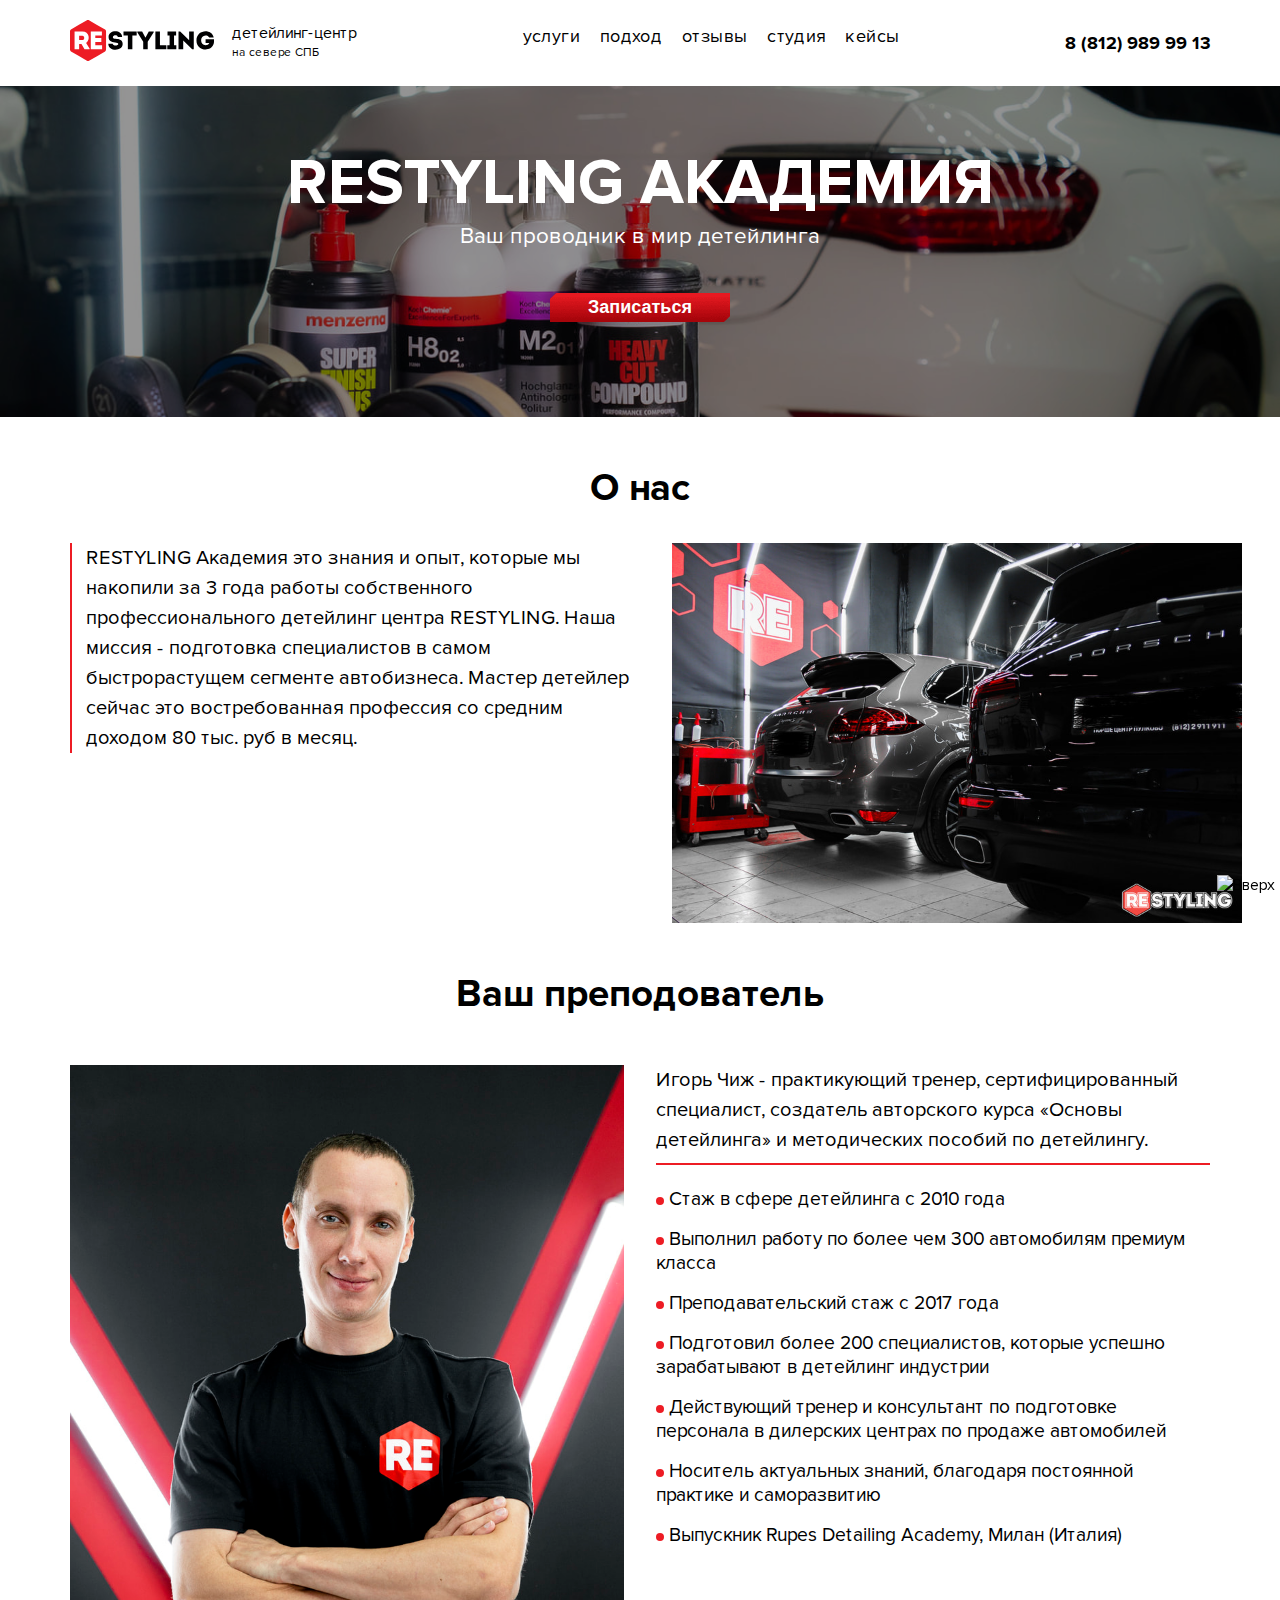
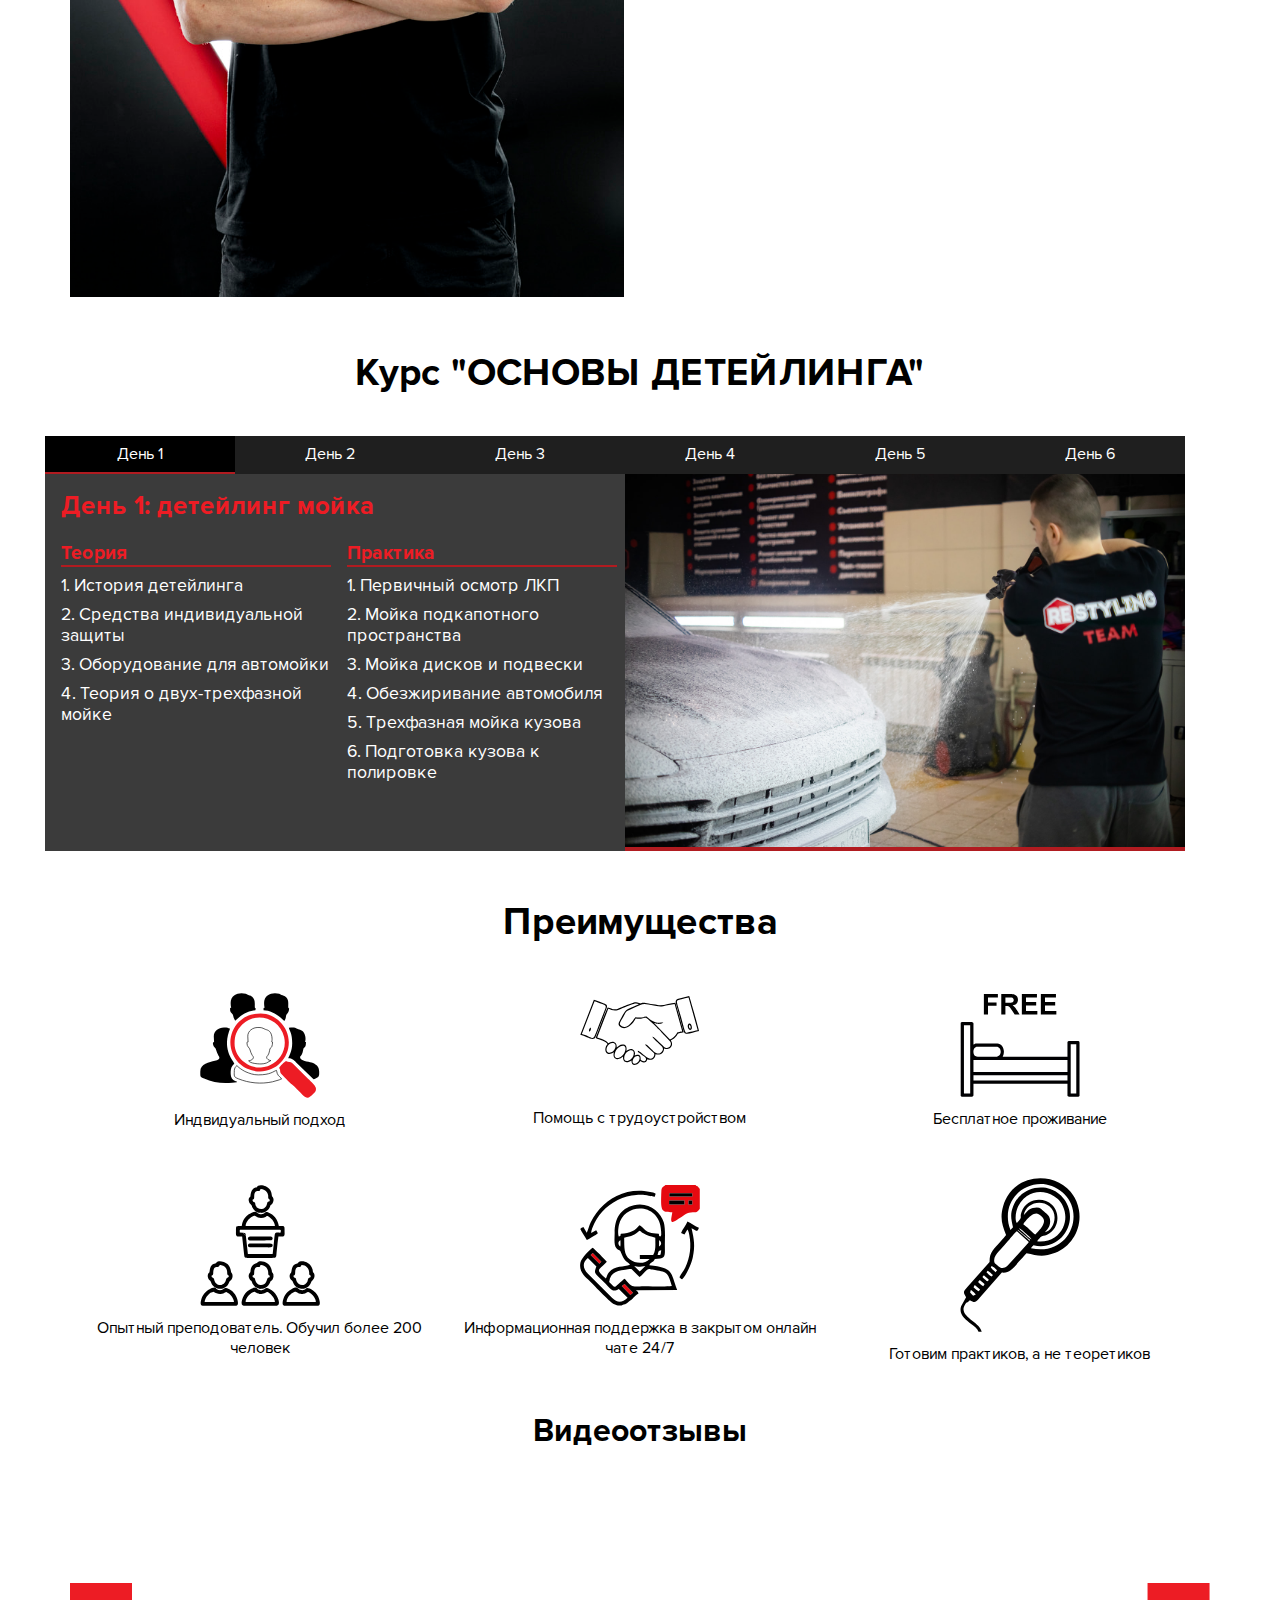
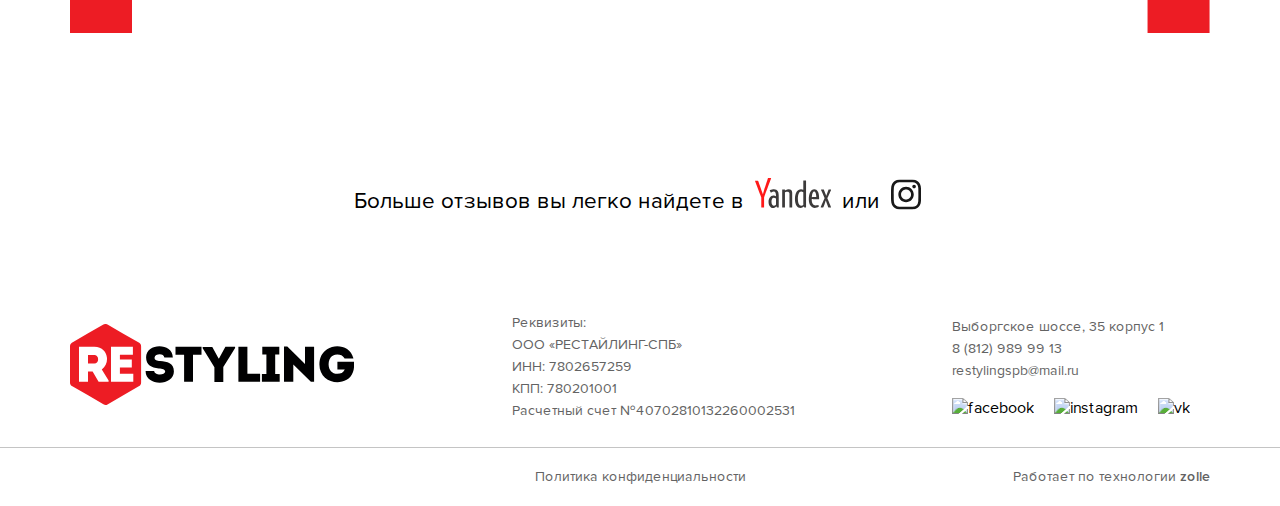
==== commit d77ea1d8: "Add files via upload" ====
--- a/index.html
+++ b/index.html
@@ -78,7 +78,7 @@
           <!-- title -->
 
           <div>
-            <button class="main__btn" data-popup-show="zapis">Записаться на диагностику</button>
+            <button class="main__btn" data-popup-show="zapis">Записаться</button>
           </div>
         </div>
         <!-- a-header -->
@@ -805,9 +805,7 @@
           <div class="popup__left">
             <div class="popup__title">По какому номеру с Вами связаться?</div>
             <div class="popup__desc">
-              <span style="font-size: 16px">рассчитаем стоимость услуги для вашего авто<br /> и расскажем о
-                предстоящих
-                акциях</span>
+              
             </div>
             <form action="/" method="POST" class="popup__form send_form">
               <div class="popup__input-text">Ваш номер телефона</div>
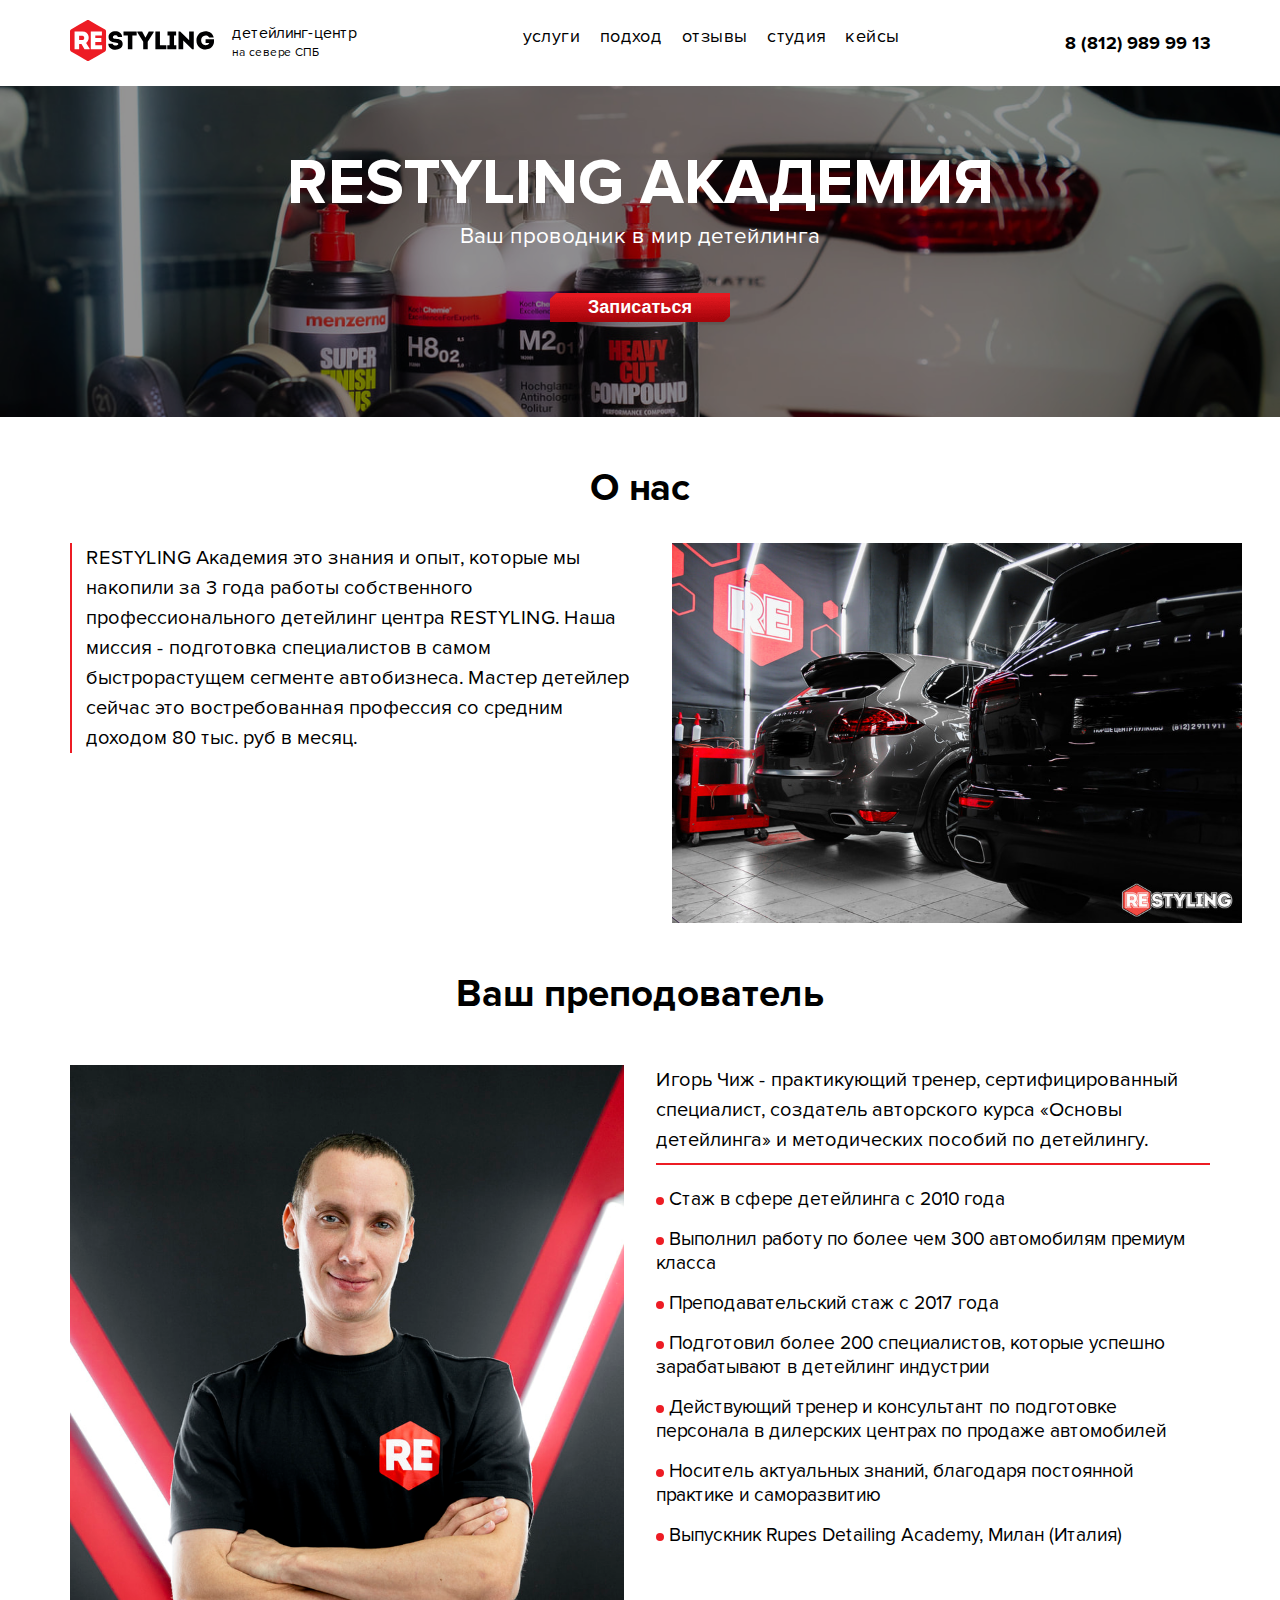
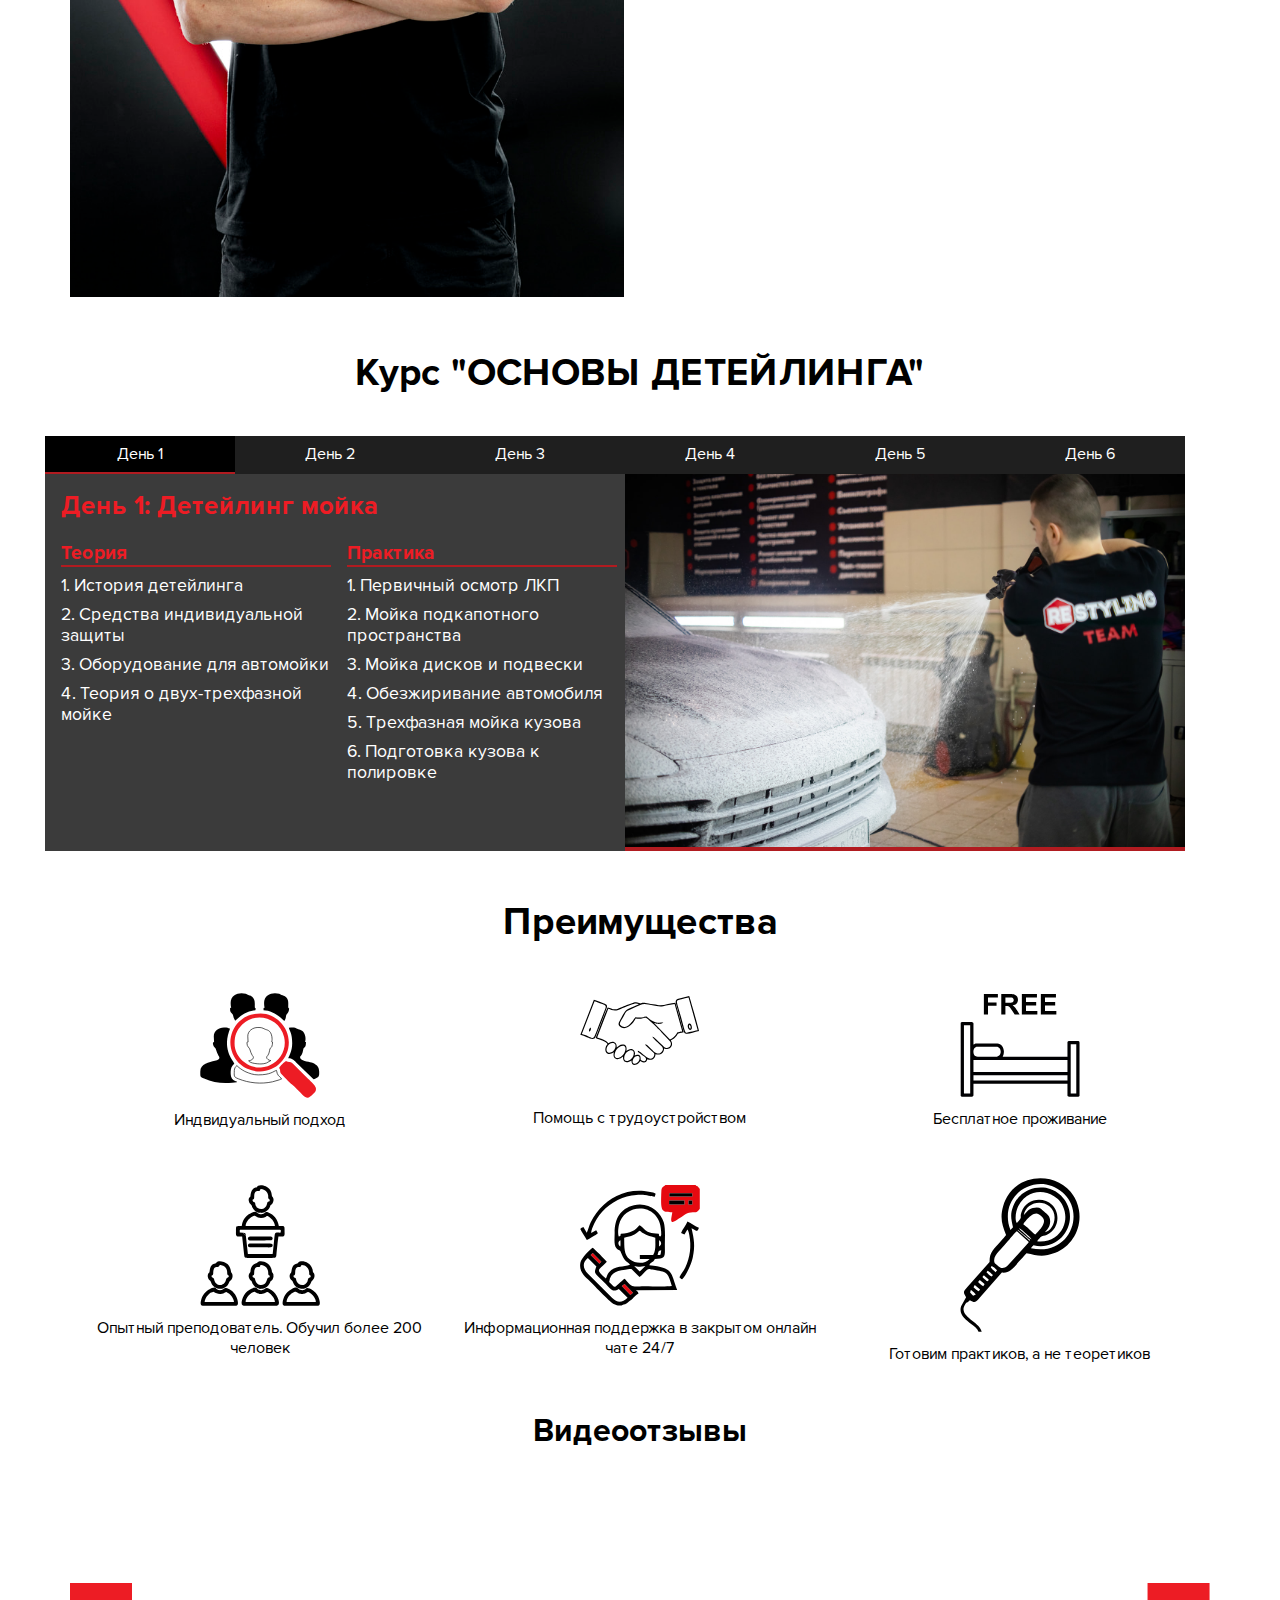
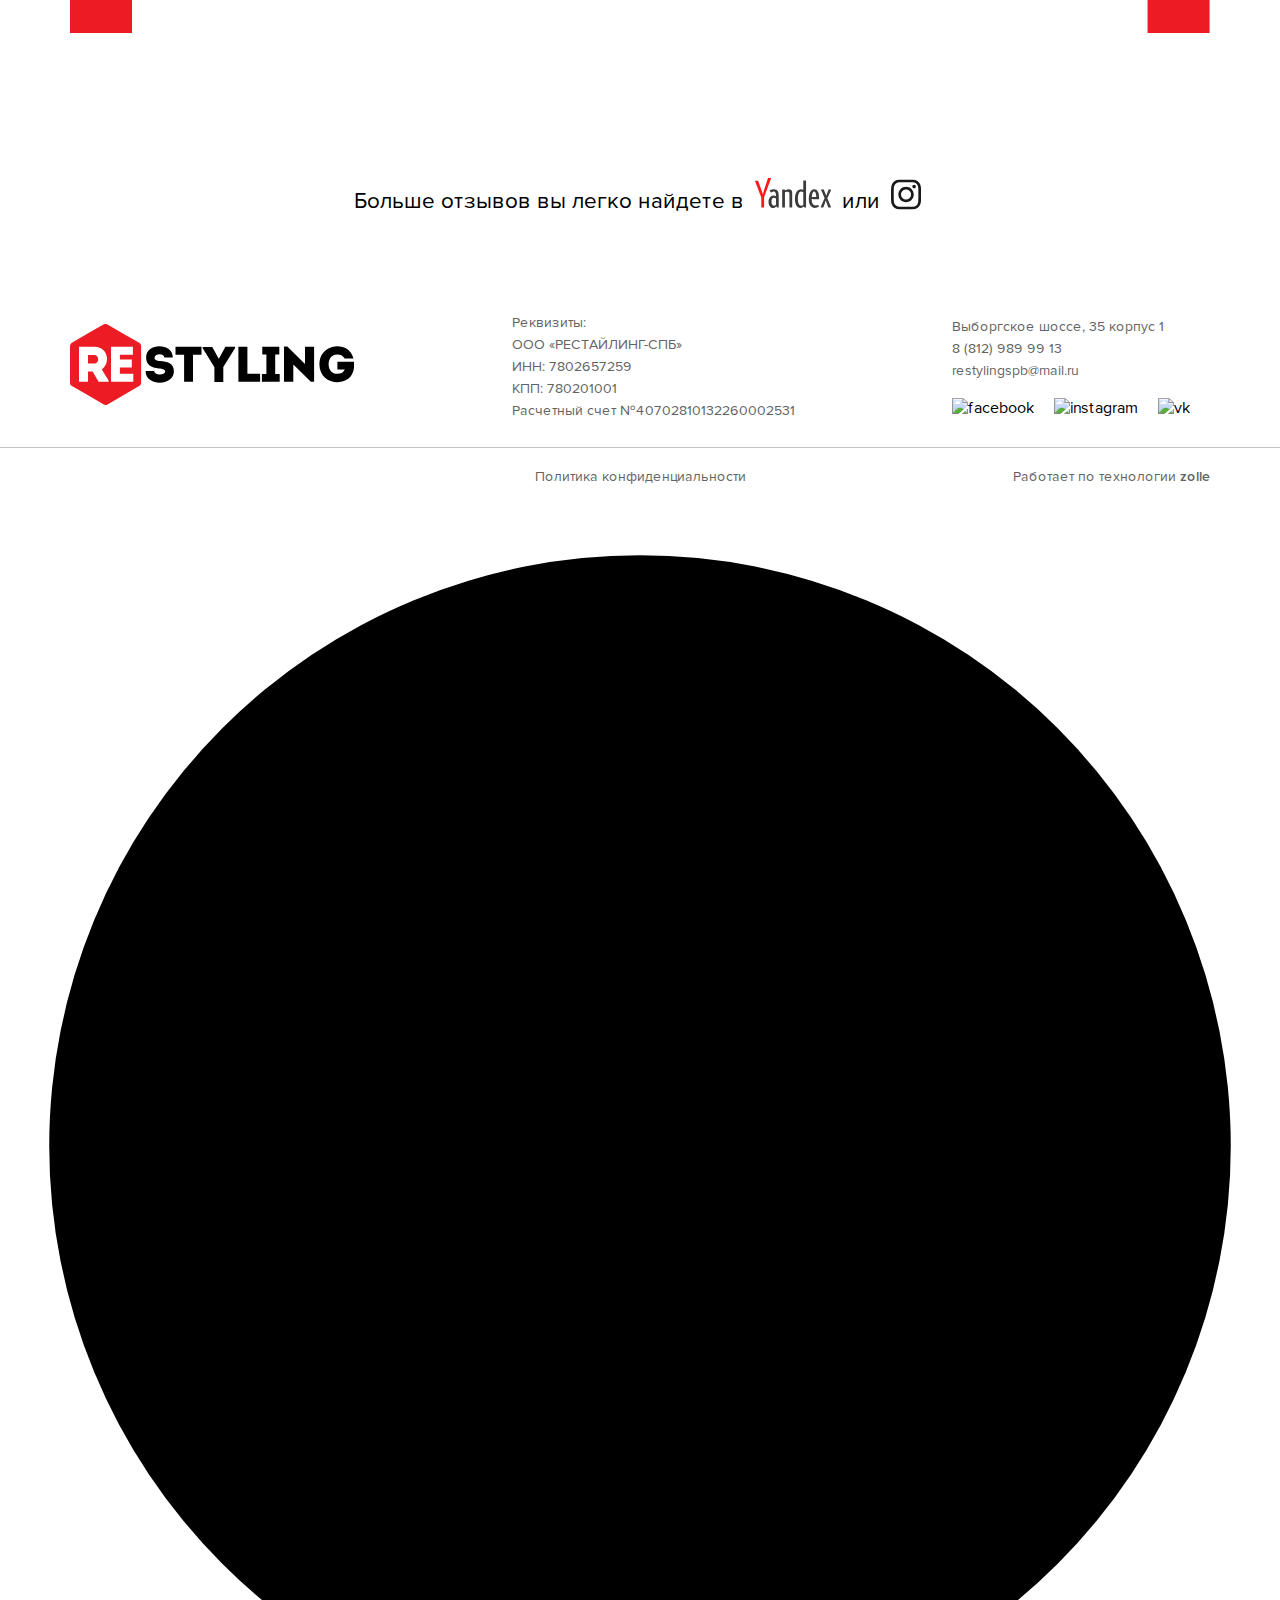
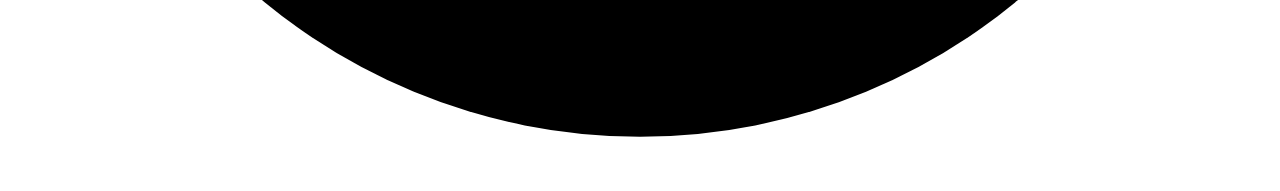
==== commit a004972a: "Add files via upload" ====
--- a/index.html
+++ b/index.html
@@ -229,7 +229,7 @@
               <div class="js-car-flex__text">
 
                 <span class="w-day bold">
-                  День 1: детейлинг мойка
+                  День 1: Детейлинг мойка
                 </span>
 
                 <div class="widget-lists">
@@ -803,9 +803,8 @@
         <div class="popup__close"></div>
         <div class="popup__cont">
           <div class="popup__left">
-            <div class="popup__title">По какому номеру с Вами связаться?</div>
+            <div class="popup__title">По какому номеру с вами связаться</div>
             <div class="popup__desc">
-              
             </div>
             <form action="/" method="POST" class="popup__form send_form">
               <div class="popup__input-text">Ваш номер телефона</div>
@@ -1280,12 +1279,22 @@
 		</div>
 	</div>
 </div>
-<div id="topcontrol" title="Вверх" style="position: fixed; bottom: 5px; right: 5px; opacity: 1; cursor: pointer;"><img loading="lazy" src="https://raw.githubusercontent.com/SerhiiKotliarov/knopkavverh/master/19.png" style="width:48px; height:48px" title="Вверх" alt="Вверх"></div>
+
+<div class="scroll-up">
+  <svg class="scroll-up__svg" viewBox="-2 -2 52 52">
+      <path class="scroll-up__path" d="
+                  M24,0
+                  a24,24 0 0,1 0,48
+                  a24,24 0 0,1 0,-48
+              " />
+  </svg>
+</div>
   <script  src="lib/jquery/jquery.js"></script>
   <script src="lib/jquery/jquery.maskedinput.js"></script>
   <script src="lib/jquery/jquery-ui.min.js"></script>
   <script src="lib/jquery/datepicker-ru.js"></script>
   <script  src="lib/slick/slick.js"></script>
+  <script src="lib/scroll-out.min.js"></script>
   <script src="lib/selectize/selectize.min.js"></script>
   <script src="lib/magnific-popup/jquery.magnific-popup.min.js"></script>
   <script src="https://cdn.jsdelivr.net/gh/fancyapps/fancybox@3.5.7/dist/jquery.fancybox.min.js"></script>
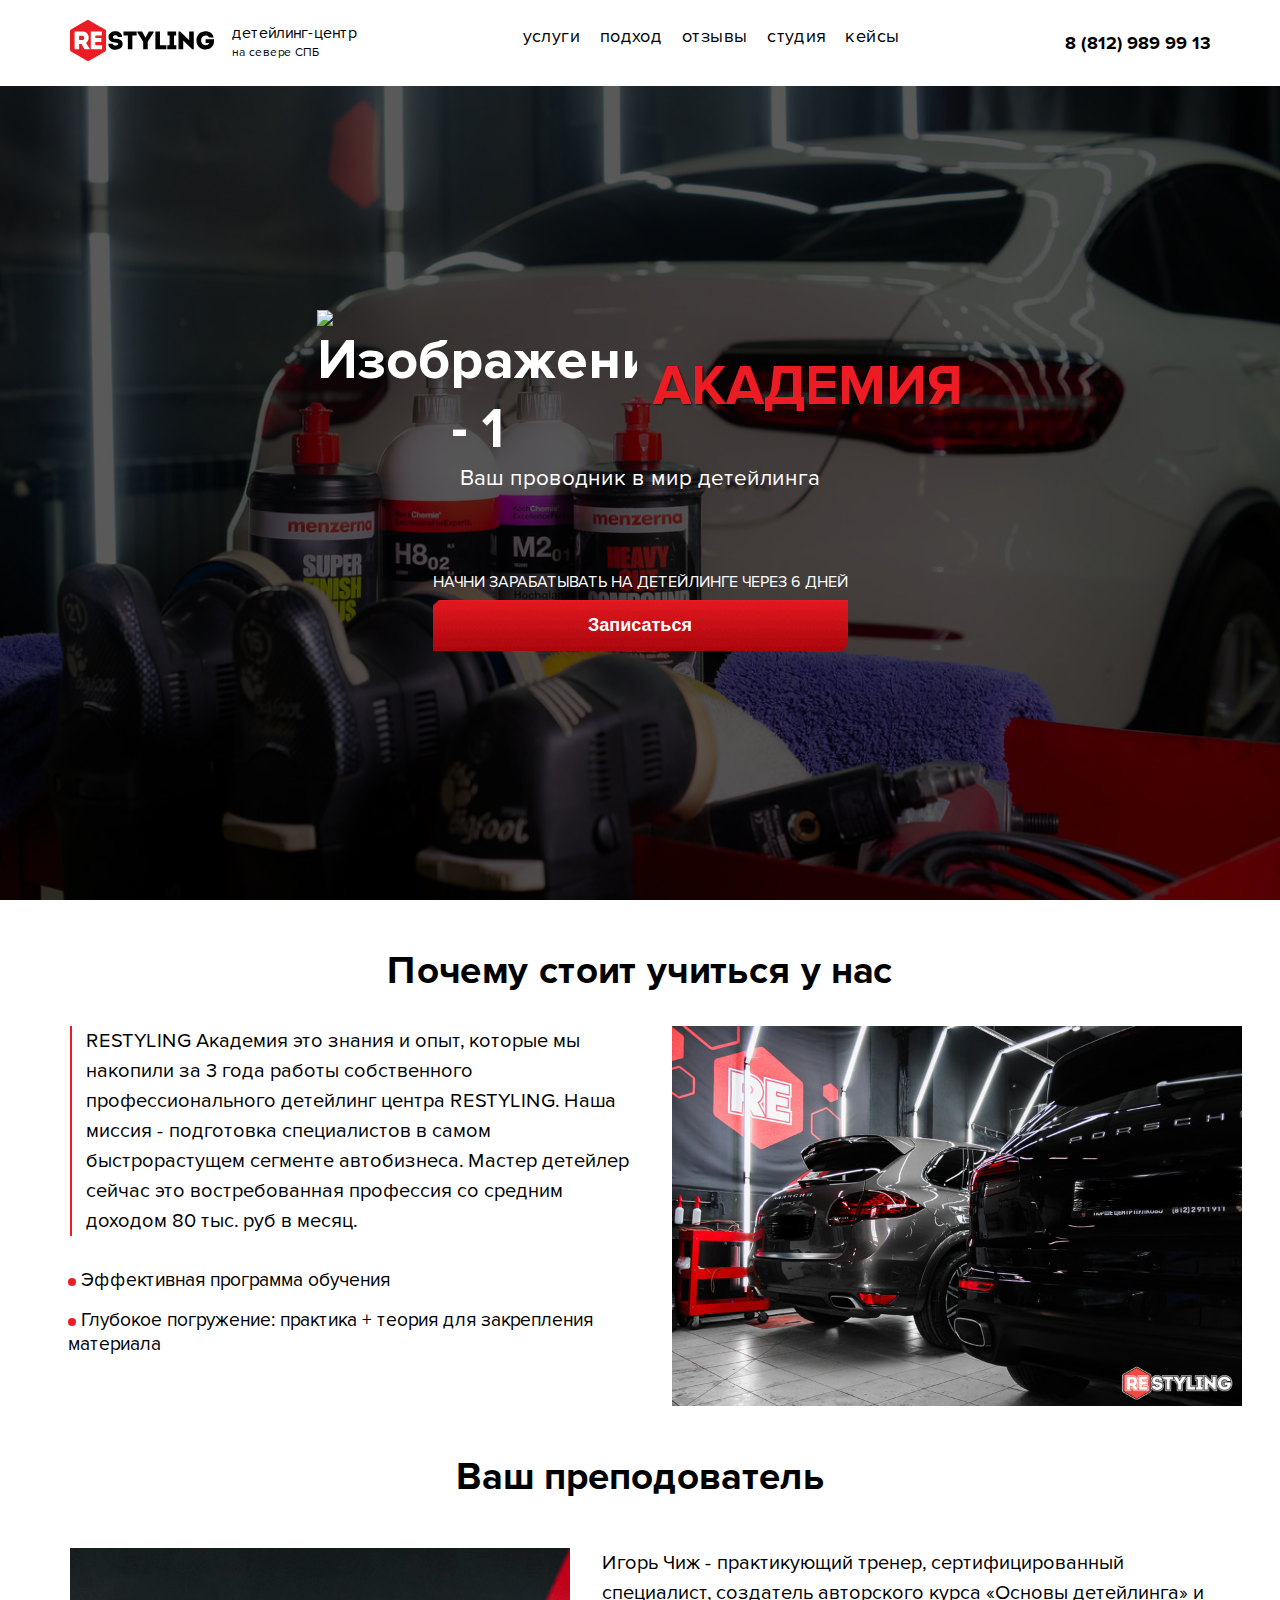
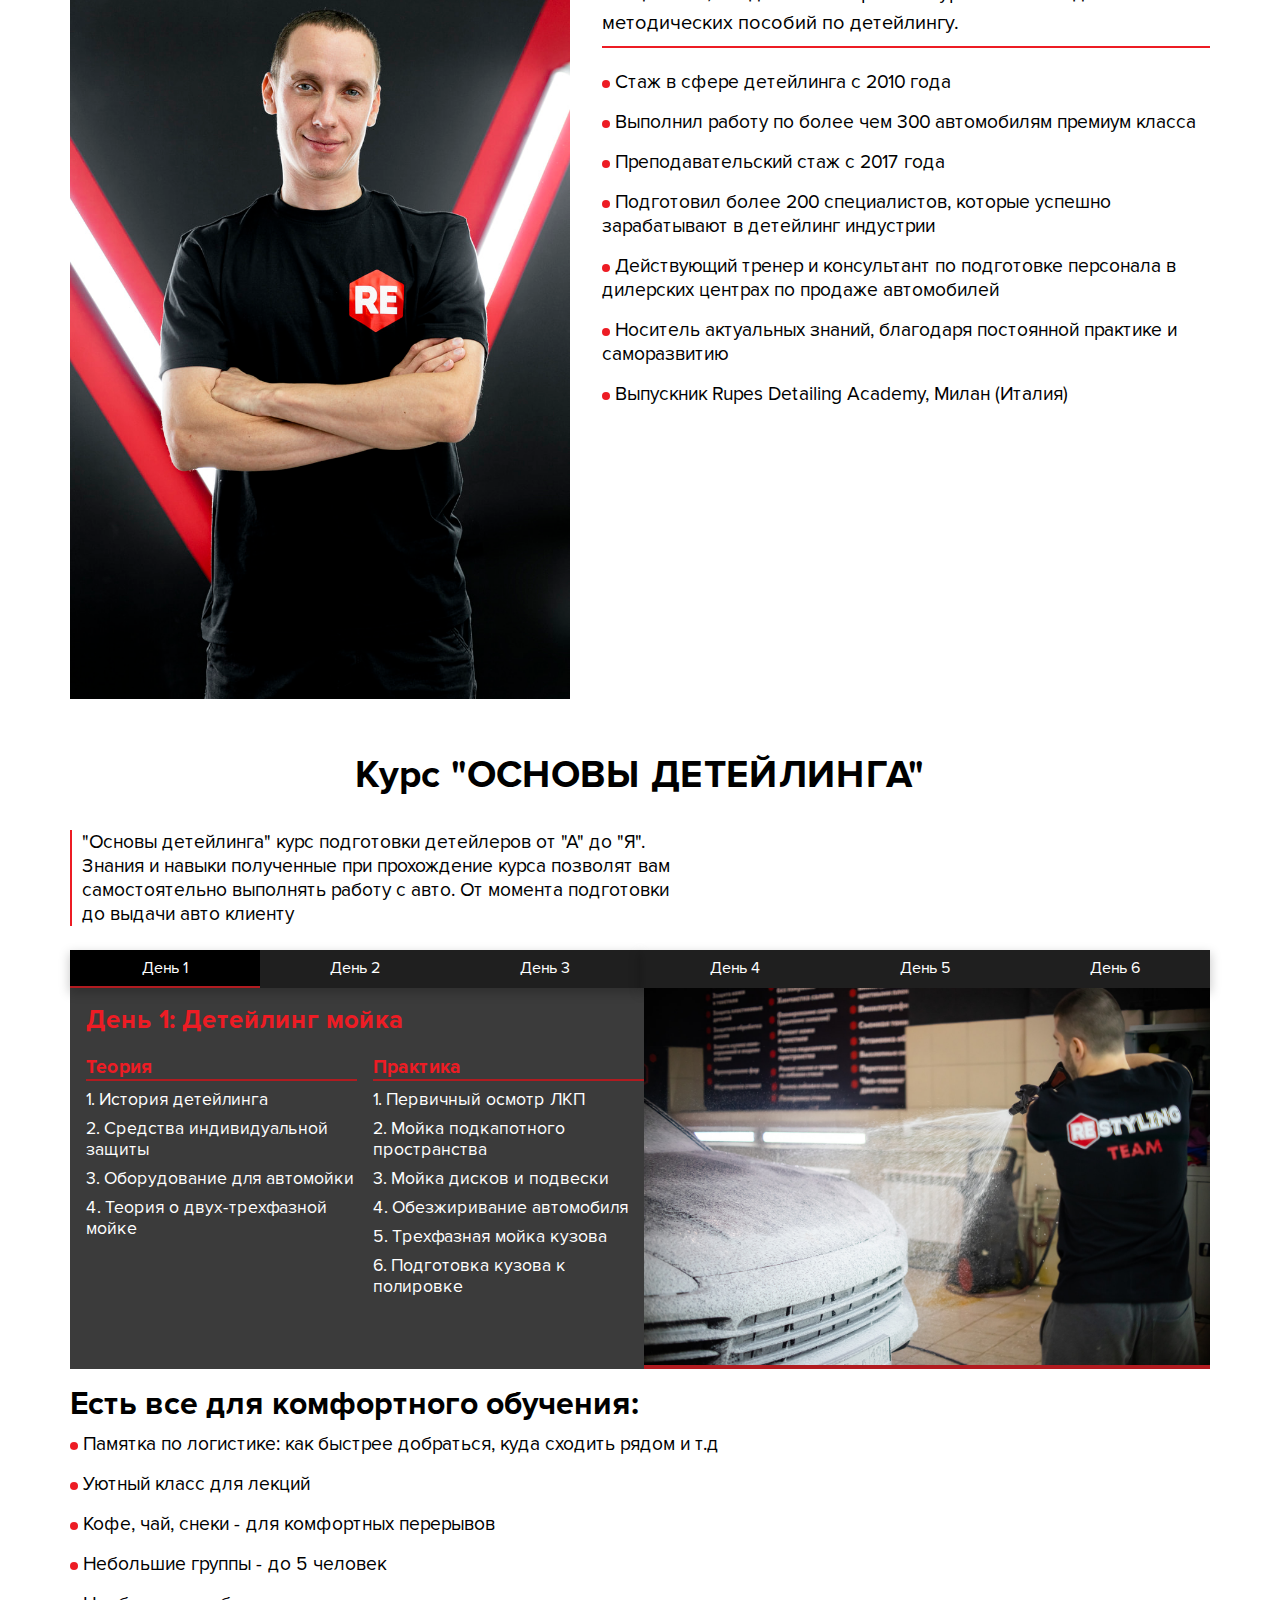
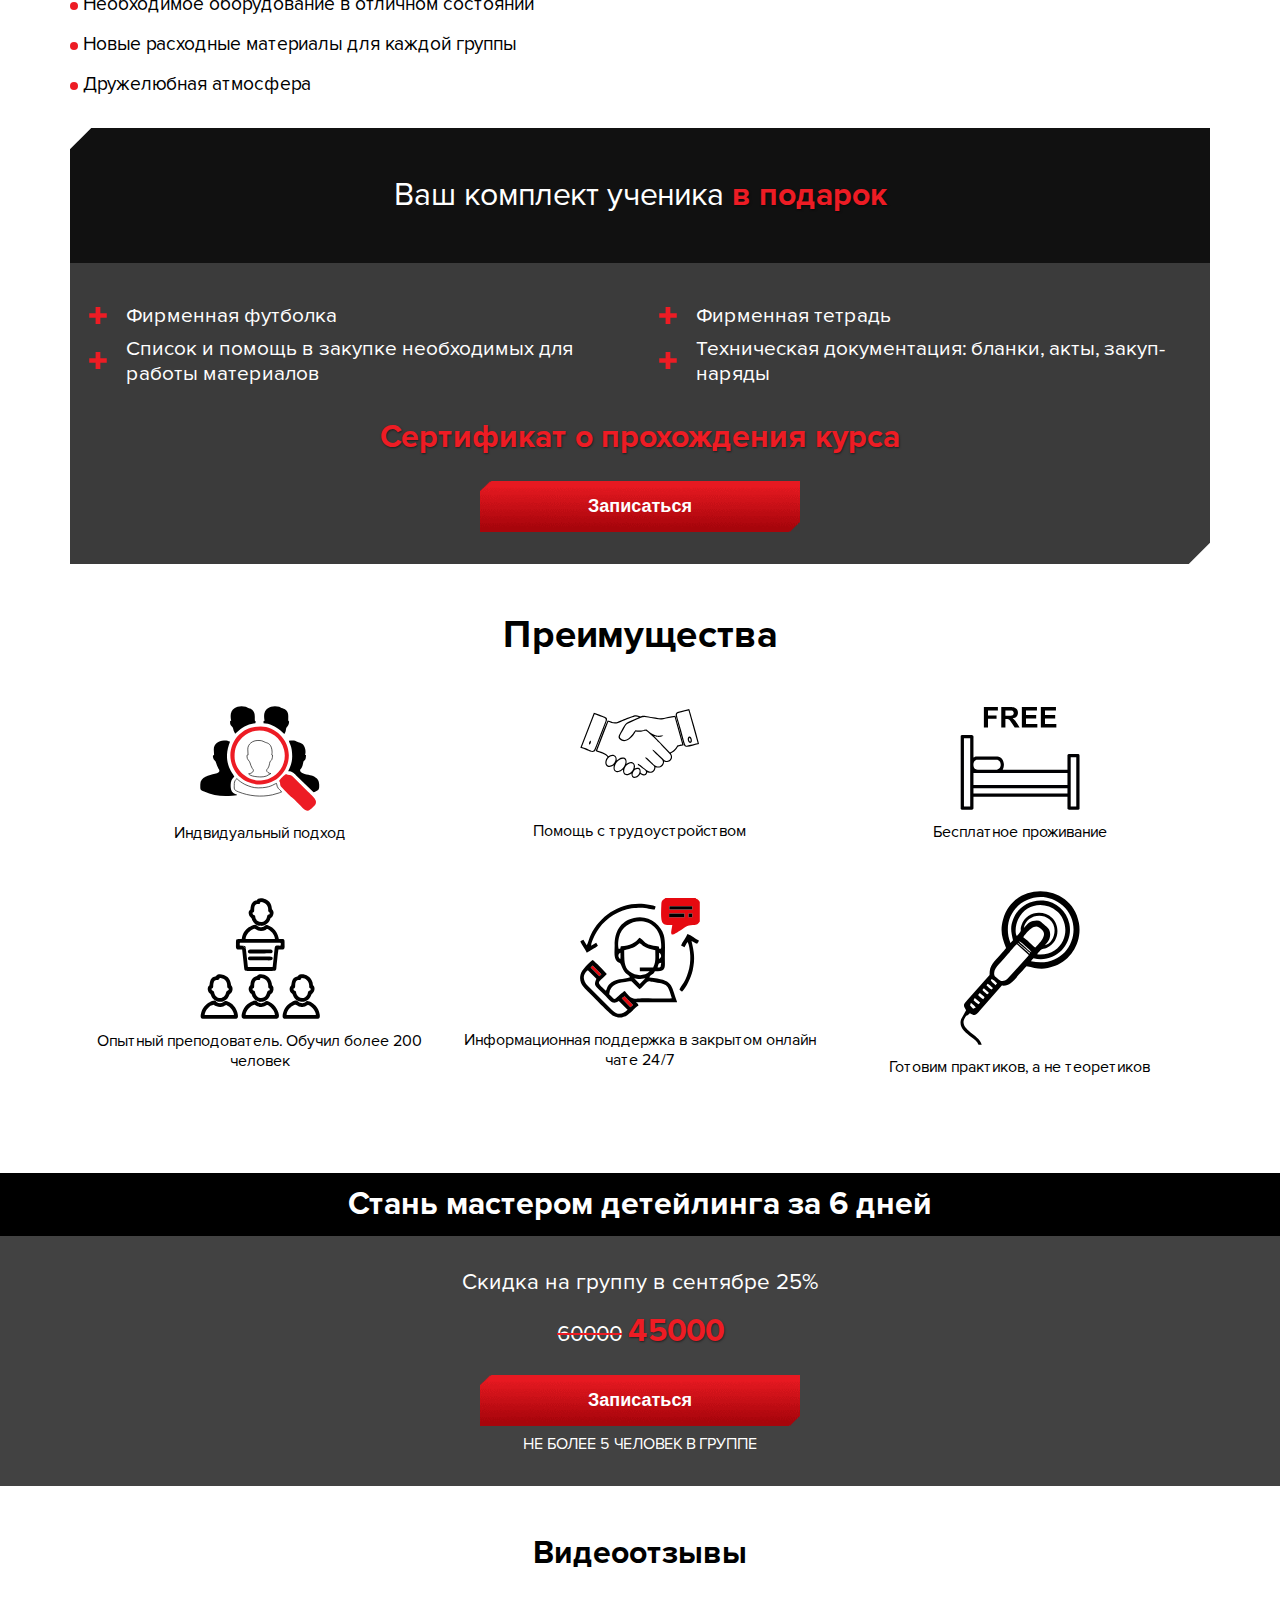
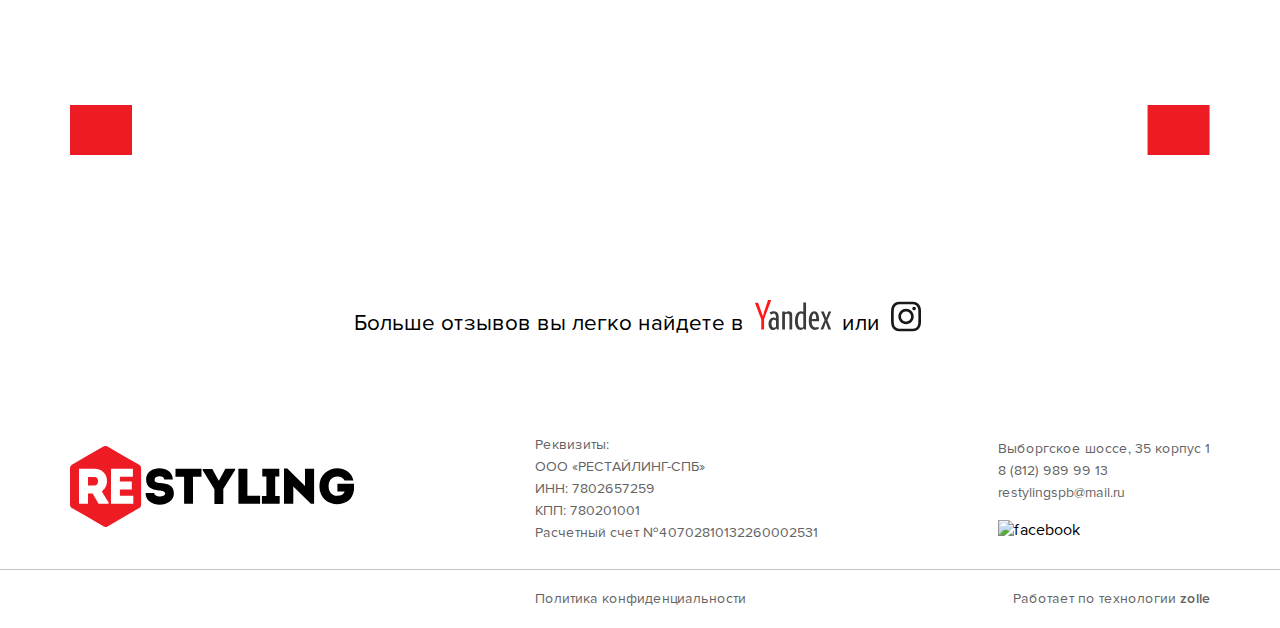
==== commit 09d499f4: "Add files via upload" ====
--- a/index.html
+++ b/index.html
@@ -69,7 +69,8 @@
         <div class="a-header">
           <!-- title -->
           <h1 class="a-header__h1">
-            RESTYLING АКАДЕМИЯ
+            <img class="a-header__logo" src="img/logo-without-text.svg" alt="">
+            <span>АКАДЕМИЯ</span>
           </h1>
 
           <span class="a-header__sub-title">
@@ -77,7 +78,9 @@
           </span>
           <!-- title -->
 
-          <div>
+
+          <div class="a-header-btn-container">
+            <span>начни зарабатывать на детейлинге через 6 дней</span>
             <button class="main__btn" data-popup-show="zapis">Записаться</button>
           </div>
         </div>
@@ -94,7 +97,7 @@
       <div class="container">
         <!-- title -->
         <h2 class="h2-title">
-          О нас
+          Почему стоит учиться у нас
         </h2>
         <!-- title -->
         <div class="a-about-us">
@@ -105,6 +108,20 @@
               детейлинг центра RESTYLING. Наша миссия - подготовка специалистов в самом быстрорастущем сегменте
               автобизнеса. Мастер детейлер сейчас это востребованная профессия со средним доходом 80 тыс. руб в месяц.
             </p>
+            <ul class="prepod__list">
+              <li>
+                <svg class="services-list-svg" width="8" height="8">
+                  <circle r="100" fill="#ed1c24" stroke="crimson" stroke-width="5" />
+                </svg>
+                Эффективная программа обучения
+              </li>
+              <li>
+                <svg class="services-list-svg" width="8" height="8">
+                  <circle r="100" fill="#ed1c24" stroke="crimson" stroke-width="5" />
+                </svg>
+                Глубокое погружение: практика + теория для закрепления материала
+              </li>
+            </ul>
           </div>
           <!-- item -->
           <div class="a-about-us__item">
@@ -205,6 +222,12 @@
       <!-- title -->
       <div class="container">
         <div class="course">
+
+          <p class="course__descr">
+            "Основы детейлинга" курс подготовки детейлеров от "А" до "Я". Знания и навыки полученные при прохождение
+            курса позволят вам самостоятельно выполнять работу с авто. От момента подготовки до выдачи авто клиенту
+          </p>
+
           <!-- widget -->
           <div class="widget js-wrap">
             <!-- menu -->
@@ -561,12 +584,149 @@
 
           </div>
           <!-- widget -->
+
+          <h3 class="course__h3">Есть все для комфортного обучения:</h3>
+          <ul class="prepod__list">
+            <li>
+              <svg class="services-list-svg" width="8" height="8">
+                <circle r="100" fill="#ed1c24" stroke="crimson" stroke-width="5" />
+              </svg>
+              Памятка по логистике: как быстрее добраться, куда сходить рядом и т.д
+            </li>
+            <li>
+              <svg class="services-list-svg" width="8" height="8">
+                <circle r="100" fill="#ed1c24" stroke="crimson" stroke-width="5" />
+              </svg>
+              Уютный класс для лекций
+            </li>
+            <li>
+              <svg class="services-list-svg" width="8" height="8">
+                <circle r="100" fill="#ed1c24" stroke="crimson" stroke-width="5" />
+              </svg>
+              Кофе, чай, снеки - для комфортных перерывов
+            </li>
+            <li>
+              <svg class="services-list-svg" width="8" height="8">
+                <circle r="100" fill="#ed1c24" stroke="crimson" stroke-width="5" />
+              </svg>
+              Небольшие группы - до 5 человек
+            </li>
+            <li>
+              <svg class="services-list-svg" width="8" height="8">
+                <circle r="100" fill="#ed1c24" stroke="crimson" stroke-width="5" />
+              </svg>
+              Необходимое оборудование в отличном состоянии
+            </li>
+            <li>
+              <svg class="services-list-svg" width="8" height="8">
+                <circle r="100" fill="#ed1c24" stroke="crimson" stroke-width="5" />
+              </svg>
+              Новые расходные материалы для каждой группы
+            </li>
+            <li>
+              <svg class="services-list-svg" width="8" height="8">
+                <circle r="100" fill="#ed1c24" stroke="crimson" stroke-width="5" />
+              </svg>
+              Дружелюбная атмосфера
+            </li>
+          </ul>
         </div>
       </div>
     </div>
     <!-- page-course -->
 
 
+
+
+
+    <!-- page-a-present -->
+
+    <div class="page-a-present">
+      <div class="container">
+        <div class="a-present">
+          <div class="a-present-header">
+            <div class="a-present__title">
+              Ваш комплект ученика <span class="text-red bold">в подарок</span>
+            </div>
+          </div>
+
+          <div class="a-present__lists">
+            <ul class="a-present__list">
+              <li>
+                <svg preserveAspectRatio="xMidYMid meet" data-bbox="0.17 0.665 16.66 16.17"
+                  xmlns="http://www.w3.org/2000/svg" viewBox="0.17 0.665 16.66 16.17" height="17" width="17"
+                  data-type="color" role="img" aria-labelledby="comp-k72h2xie-svgtitle">
+                  <title id="comp-k72h2xie-svgtitle"></title>
+                  <g>
+                    <path fill="#ed1c24"
+                      d="M16.83 10.885h-6.09v5.95H6.225v-5.95H.17v-4.27h6.055V.665h4.515v5.95h6.09v4.27z"
+                      data-color="1"></path>
+                  </g>
+                </svg>
+                <span>Фирменная футболка</span>
+              </li>
+              <li>
+                <svg preserveAspectRatio="xMidYMid meet" data-bbox="0.17 0.665 16.66 16.17"
+                  xmlns="http://www.w3.org/2000/svg" viewBox="0.17 0.665 16.66 16.17" height="17" width="17"
+                  data-type="color" role="img" aria-labelledby="comp-k72h2xie-svgtitle">
+                  <title id="comp-k72h2xie-svgtitle"></title>
+                  <g>
+                    <path fill="#ed1c24"
+                      d="M16.83 10.885h-6.09v5.95H6.225v-5.95H.17v-4.27h6.055V.665h4.515v5.95h6.09v4.27z"
+                      data-color="1"></path>
+                  </g>
+                </svg>
+                <span>Список и помощь в закупке необходимых для работы материалов</span>
+              </li>
+            </ul>
+
+            <ul class="a-present__list">
+              <li>
+                <svg preserveAspectRatio="xMidYMid meet" data-bbox="0.17 0.665 16.66 16.17"
+                  xmlns="http://www.w3.org/2000/svg" viewBox="0.17 0.665 16.66 16.17" height="17" width="17"
+                  data-type="color" role="img" aria-labelledby="comp-k72h2xie-svgtitle">
+                  <title id="comp-k72h2xie-svgtitle"></title>
+                  <g>
+                    <path fill="#ed1c24"
+                      d="M16.83 10.885h-6.09v5.95H6.225v-5.95H.17v-4.27h6.055V.665h4.515v5.95h6.09v4.27z"
+                      data-color="1"></path>
+                  </g>
+                </svg>
+                <span>Фирменная тетрадь</span>
+
+              </li>
+              <li>
+                <svg preserveAspectRatio="xMidYMid meet" data-bbox="0.17 0.665 16.66 16.17"
+                  xmlns="http://www.w3.org/2000/svg" viewBox="0.17 0.665 16.66 16.17" height="17" width="17"
+                  data-type="color" role="img" aria-labelledby="comp-k72h2xie-svgtitle">
+                  <title id="comp-k72h2xie-svgtitle"></title>
+                  <g>
+                    <path fill="#ed1c24"
+                      d="M16.83 10.885h-6.09v5.95H6.225v-5.95H.17v-4.27h6.055V.665h4.515v5.95h6.09v4.27z"
+                      data-color="1"></path>
+                  </g>
+                </svg>
+                <span>Техническая документация: бланки, акты, закуп-наряды</span>
+              </li>
+            </ul>
+          </div>
+
+          <h3 class="a-present__sert text-red">
+            Сертификат о прохождения курса
+          </h3>
+
+          <div class="a-present__btn-container">
+            <button class="main__btn a-present__btn" data-popup-show="zapis">Записаться</button>
+          </div>
+        </div>
+      </div>
+    </div>
+
+    <!-- page-a-present -->
+
+
+
+    
 
     <!-- a-page-a-advantages -->
 
@@ -659,9 +819,27 @@
 
 
 
-
-
-
+    <!-- page-send-offer -->
+
+    <div class="page-send-offer">
+      <div class="send-offer">
+        <h2 class="send-offer__title">
+          Стань мастером детейлинга за 6 дней
+        </h2>
+
+        <div class="send-offer__text">
+          <span>Скидка на группу в сентябре 25%</span> <br>
+          <span class="a-cost-container">
+            <span class="a-cost-old">60000</span> <span class="a-cost-new text-red bold">45000</span>
+          </span>
+        </div>
+
+        <button class="main__btn  a-present__btn" data-popup-show="zapis">Записаться</button>
+        <span class="send-offer-btn-descr">не более 5 человек в группе</span>
+      </div>
+    </div>
+
+    <!-- page-send-offer -->
 
 
 
--- a/css/style.css
+++ b/css/style.css
@@ -5008,7 +5008,6 @@
   justify-content: space-between;
   align-items: flex-end;
   height: 100%;
-  padding-top: 0.5em;
 }
 .widget__menu .item {
   width: 100%;
@@ -5497,6 +5496,7 @@
   background-image: url(../img/academ-img/academ-banner.jpg);
   background-size: cover;
   background-position: 50% 50%;
+  background-attachment: fixed;
 }
 .a-header-wrap::after {
   content: "";
@@ -5506,27 +5506,62 @@
   left: 0;
   right: 0;
   bottom: 0;
-  background-color: rgba(0, 0, 0, 0.42);
+  background-color: rgba(0, 0, 0, 0.65);
 }
 
 .a-header {
   display: flex;
   flex-direction: column;
+  justify-content: center;
   align-items: center;
   text-align: center;
   margin-top: 80px;
-  padding: 4rem 0;
+  height: calc(100vh - 80px);
   color: #fff;
 }
 
+.a-header__logo {
+  display: block;
+  width: 100%;
+  max-width: 320px;
+}
+
 .a-header__h1 {
-  font-size: 4rem;
+  font-size: 3.5rem;
+  display: flex;
+  justify-content: center;
+  align-items: center;
+  width: 100%;
+}
+.a-header__h1 span {
+  margin-left: 1rem;
+  color: #ed1c24;
+  text-shadow: 1px 1px 2px rgba(0, 0, 0, 0.671);
 }
 .a-header__sub-title {
   font-size: 1.4rem;
 }
 .a-header .main__btn {
   margin-top: 2rem;
+}
+
+.a-header-btn-container {
+  display: flex;
+  flex-direction: column;
+  margin-top: 5rem;
+}
+.a-header-btn-container span {
+  text-transform: uppercase;
+}
+.a-header-btn-container .main__btn {
+  margin-top: 0.5rem;
+}
+
+@media (max-width: 600px) {
+  .a-header__h1 {
+    flex-direction: column;
+    padding-top: 2.5rem;
+  }
 }
 
 @media (max-width: 425px) {
@@ -5546,6 +5581,10 @@
 }
 .a-about-us__item {
   width: 100%;
+}
+
+.a-about-us__item .prepod__list {
+  margin-left: -2.5px;
 }
 .h2-title {
   margin-top: 3rem;
@@ -5580,7 +5619,6 @@
     flex-direction: column;
   }
   .a-about-us__p {
-   
     padding-left: 0;
   }
   .a-about-us__p::before {
@@ -5610,11 +5648,15 @@
 .prepod__img {
   display: inline-block;
   width: 100%;
+  max-width: 500px;
 }
 .prepod__item {
-  flex-basis: 50%;
-}
-
+  flex-basis: 100%;
+}
+.prepod__item:first-child {
+  max-width: 500px;
+  align-self: center;
+}
 .prepod__text {
   margin-left: 2rem;
 }
@@ -5658,6 +5700,26 @@
   margin-top: 2rem;
 }
 
+.course .widget {
+  margin-left: 0;
+}
+
+.course__descr {
+  font-size: 1.2rem;
+  max-width: 600px;
+  margin-bottom: 1.5rem;
+  border-left: 2px solid #ed1c24;
+  padding-left: 10px;
+}
+
+.course__h3 {
+  font-size: 2rem;
+  margin-top: 1rem;
+}
+.course .prepod__list {
+  margin-top: 0.5rem;
+}
+
 .js-car-flex {
   display: flex;
   flex-direction: row-reverse;
@@ -5677,10 +5739,8 @@
   min-height: 255px;
 }
 
-
 .js-car-flex__text {
-  margin-left: 1rem;
-  padding-right: 0.5rem;
+  padding-left: 1rem;
   padding-top: 1rem;
   flex-basis: 100%;
 }
@@ -5717,25 +5777,26 @@
 }
 
 .widget-menu__row {
-  display: flex;
-  width: 100%;
-}
-
+  position: relative;
+  display: flex;
+  width: 100%;
+  box-shadow: 0 4px 10px 1px rgba(0, 0, 0, 0.205);
+}
 
 .widget-lists__column {
   flex-direction: column;
 }
-@media(max-width:890px) {
+@media (max-width: 890px) {
   .js-car-flex {
     flex-direction: column-reverse;
   }
 
   .widget-lists {
-    justify-content:center;
-  }
-}
-
-@media(max-width:550px) {
+    justify-content: center;
+  }
+}
+
+@media (max-width: 550px) {
   .widget-lists {
     flex-direction: column;
   }
@@ -5746,6 +5807,143 @@
 }
 
 /* widget */
+
+/* present */
+.a-present {
+  position: relative;
+  background-color: rgba(0, 0, 0, 0.77);
+  color: #fff;
+  padding-bottom: 2rem;
+  margin-top: 2rem;
+}
+
+.a-present::before {
+  content: '';
+  position: absolute;
+  z-index: 2;
+  transform: rotate(-45deg);
+  top: -15px;
+  left: -20px;
+  width: 40px;
+  height: 30px;
+  background-color: #fff;
+}
+
+.a-present::after {
+  content: '';
+  position: absolute;
+  bottom: -15px;
+  right: -20px;
+  z-index: 2;
+  transform: rotate(-45deg);
+  width: 40px;
+  height: 30px;
+  background-color: #fff;
+}
+
+
+.a-present-header {
+  position: relative;
+  display: flex;
+  justify-content: center;
+  align-items: center;
+  padding: 3rem 0;
+  background-image: url(../img/present-baner.jpg);
+  background-position: 50% 50%;
+  background-size: cover;
+}
+.a-present-header:after {
+  content: "";
+  position: absolute;
+  top: 0;
+  right: 0;
+  left: 0;
+  bottom: 0;
+  background-color: rgba(0, 0, 0, 0.71);
+}
+.a-present__title {
+  position: relative;
+  z-index: 2;
+  color: #fff;
+  font-size: 2rem;
+  padding: 0 .5rem;
+}
+
+.a-present__lists {
+  position: relative;
+  display: flex;
+  margin-top: 2.5rem;
+}
+
+.a-present__list {
+  font-size: 1.3rem;
+  flex-basis: 50%;
+  padding-left: 0.5rem;
+  padding-right: 0.5rem;
+}
+.a-present__list li:not(:first-child) {
+  margin-top: 0.5rem;
+}
+
+.a-present__list li {
+  display: flex;
+  align-items: center;
+}
+.a-present__list svg {
+  width: 100%;
+  max-width: 40px;
+}
+.a-present__list li span {
+  margin-left: 0.5rem;
+}
+
+.a-present__btn {
+  display: block;
+  width: 100%;
+  max-width: 320px;
+  margin: 1.5rem auto 0;
+}
+.a-present__btn-container {
+  padding: 0 .5rem;
+}
+.text-red {
+  color: #ed1c24;
+  text-shadow: 1px 1px 2px rgba(0, 0, 0, 0.5);
+}
+
+.a-present__sert {
+  margin-top: 2rem;
+  font-size: 2rem;
+  text-align: center;
+  padding: 0 .25rem;
+}
+@media(max-width:768px) {
+  .a-present__lists {
+    flex-direction: column;
+  }
+  .a-present__list:not(:first-child) {
+    margin-top: 0.5rem;
+  }
+}
+@media(max-width:480px) {
+  .a-present::after {
+    display: none;
+  }
+
+  .a-present::before {
+    display: none;
+  }
+}
+@media(max-width:375px) {
+  .a-present__title {
+    font-size: 1.75rem;
+  }
+
+  .a-present__sert {
+    font-size: 1.75rem;
+  }
+}
+/* present */
 
 /* aadvantages */
 .a-advantages {
@@ -5780,11 +5978,9 @@
   margin: 0 auto;
   width: 100%;
   max-width: 120px;
-  
-}
-
-
-@media(max-width:768px) {
+}
+
+@media (max-width: 768px) {
   .a-advantages {
     display: flex;
     justify-content: space-between;
@@ -5797,8 +5993,7 @@
     margin-top: 0;
   }
 
-  .a-advantages__item:not(:first-child)  {
-
+  .a-advantages__item:not(:first-child) {
     margin-top: 1rem;
   }
   .a-advantages__img-inner {
@@ -5810,12 +6005,148 @@
     object-fit: contain;
   }
 
-  .a-advantages__row  {
+  .a-advantages__row {
     font-size: 0.9rem;
   }
 
   .a-advantages__item {
-    flex-basis:50%;
+    flex-basis: 50%;
   }
 }
 /* aadvantages */
+
+
+/* page-send-offer */
+
+.page-send-offer {
+  display: flex;
+  width: 100%;
+  justify-content: center;
+  align-items: center;
+  padding: 3rem 0;
+  text-align: center;
+  color: #fff;
+}
+
+.send-offer {
+  width: 100%;
+  padding-bottom: 2rem;
+  background-color: rgba(0, 0, 0, 0.74);
+}
+
+.send-offer__title {
+  background-color: #000;
+  padding: 0.75rem 1rem;
+  font-size: 2rem;
+}
+
+.send-offer__text {
+  font-size: 1.4rem;
+  margin-top: 2rem;
+}
+.send-offer-btn-descr {
+  display: inline-block;
+  text-transform: uppercase;
+  margin-top: 0.5rem;
+  font-size: 1rem;
+}
+.a-cost-container {
+  display: inline-block;
+  margin-top: 1rem;
+}
+.a-cost-old {
+  position: relative;
+}
+
+.a-cost-old:after {
+  content: '';
+  position: absolute;
+  left: 0;
+  top: 50%;
+  transform: translateY(-50%);
+  width: 100%;
+  height: 2px;
+  background-color:#ed1c24;
+}
+
+.a-cost-new {
+  font-size: 2rem;
+}
+/* page-send-offer */
+
+
+/* scroll-up */
+
+.scroll-up {
+  position: fixed;
+  right: 50px;
+  bottom: 50px;
+  z-index: 1000;
+  width: 50px;
+  height: 50px;
+  color: rgba(13, 22, 99, 0.534);
+  cursor: pointer;
+  visibility: hidden;
+  border-radius: 50%;
+  -webkit-box-shadow: inset 0 0 0 2px #b11b2017;
+  box-shadow: inset 0 0 0 2px #b11b2017;
+  opacity: 0;
+  -webkit-transition: 0.25s;
+  transition: 0.25s;
+  -webkit-transform: translateY(25px);
+  transform: translateY(25px);
+}
+
+.scroll-up::before {
+  content: "↑";
+  position: absolute;
+  top: 0;
+  left: 0;
+  display: -webkit-box;
+  display: -ms-flexbox;
+  display: flex;
+  -webkit-box-pack: center;
+  -ms-flex-pack: center;
+  justify-content: center;
+  -webkit-box-align: center;
+  -ms-flex-align: center;
+  align-items: center;
+  width: 100%;
+  height: 100%;
+  font-size: 1rem;
+}
+
+.scroll-up:hover {
+  color: #0d1663;
+  -webkit-transform: translateY(-5%);
+  transform: translateY(-5%);
+}
+
+.scroll-up__path {
+  -webkit-box-sizing: border-box;
+  box-sizing: border-box;
+  fill: none;
+  stroke: #b11b20;
+  stroke-width: 2px;
+  -webkit-transform-origin: 0.2s;
+  transform-origin: 0.2s;
+}
+
+.scroll-up--active {
+  visibility: visible;
+  opacity: 1;
+  -webkit-transform: translateY(0);
+  transform: translateY(0);
+}
+
+@media (max-width: 425px) {
+  .scroll-up {
+    bottom: 25px;
+    right: 25px;
+  }
+
+  .vi_wcaio_mini_cart_sidebar_icon {
+    bottom: 25px !important;
+    left: 25px !important;
+  }
+}
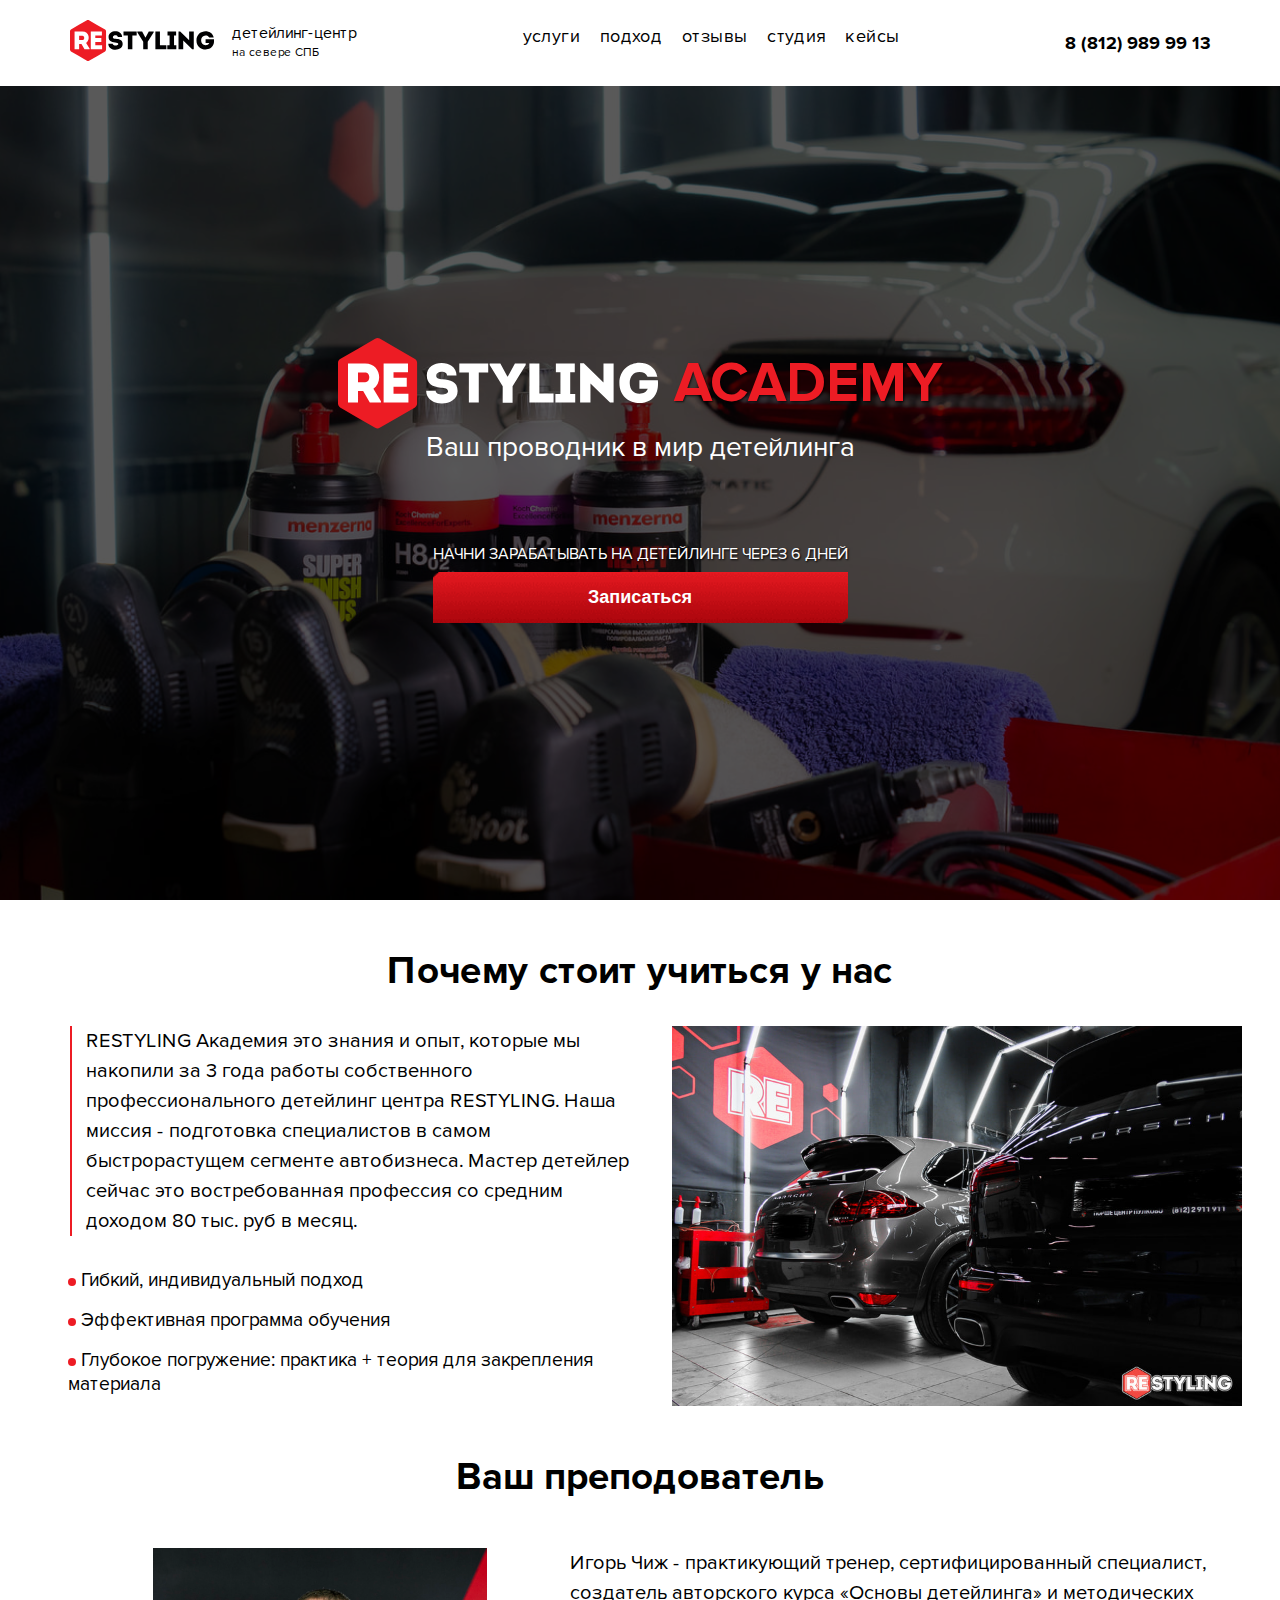
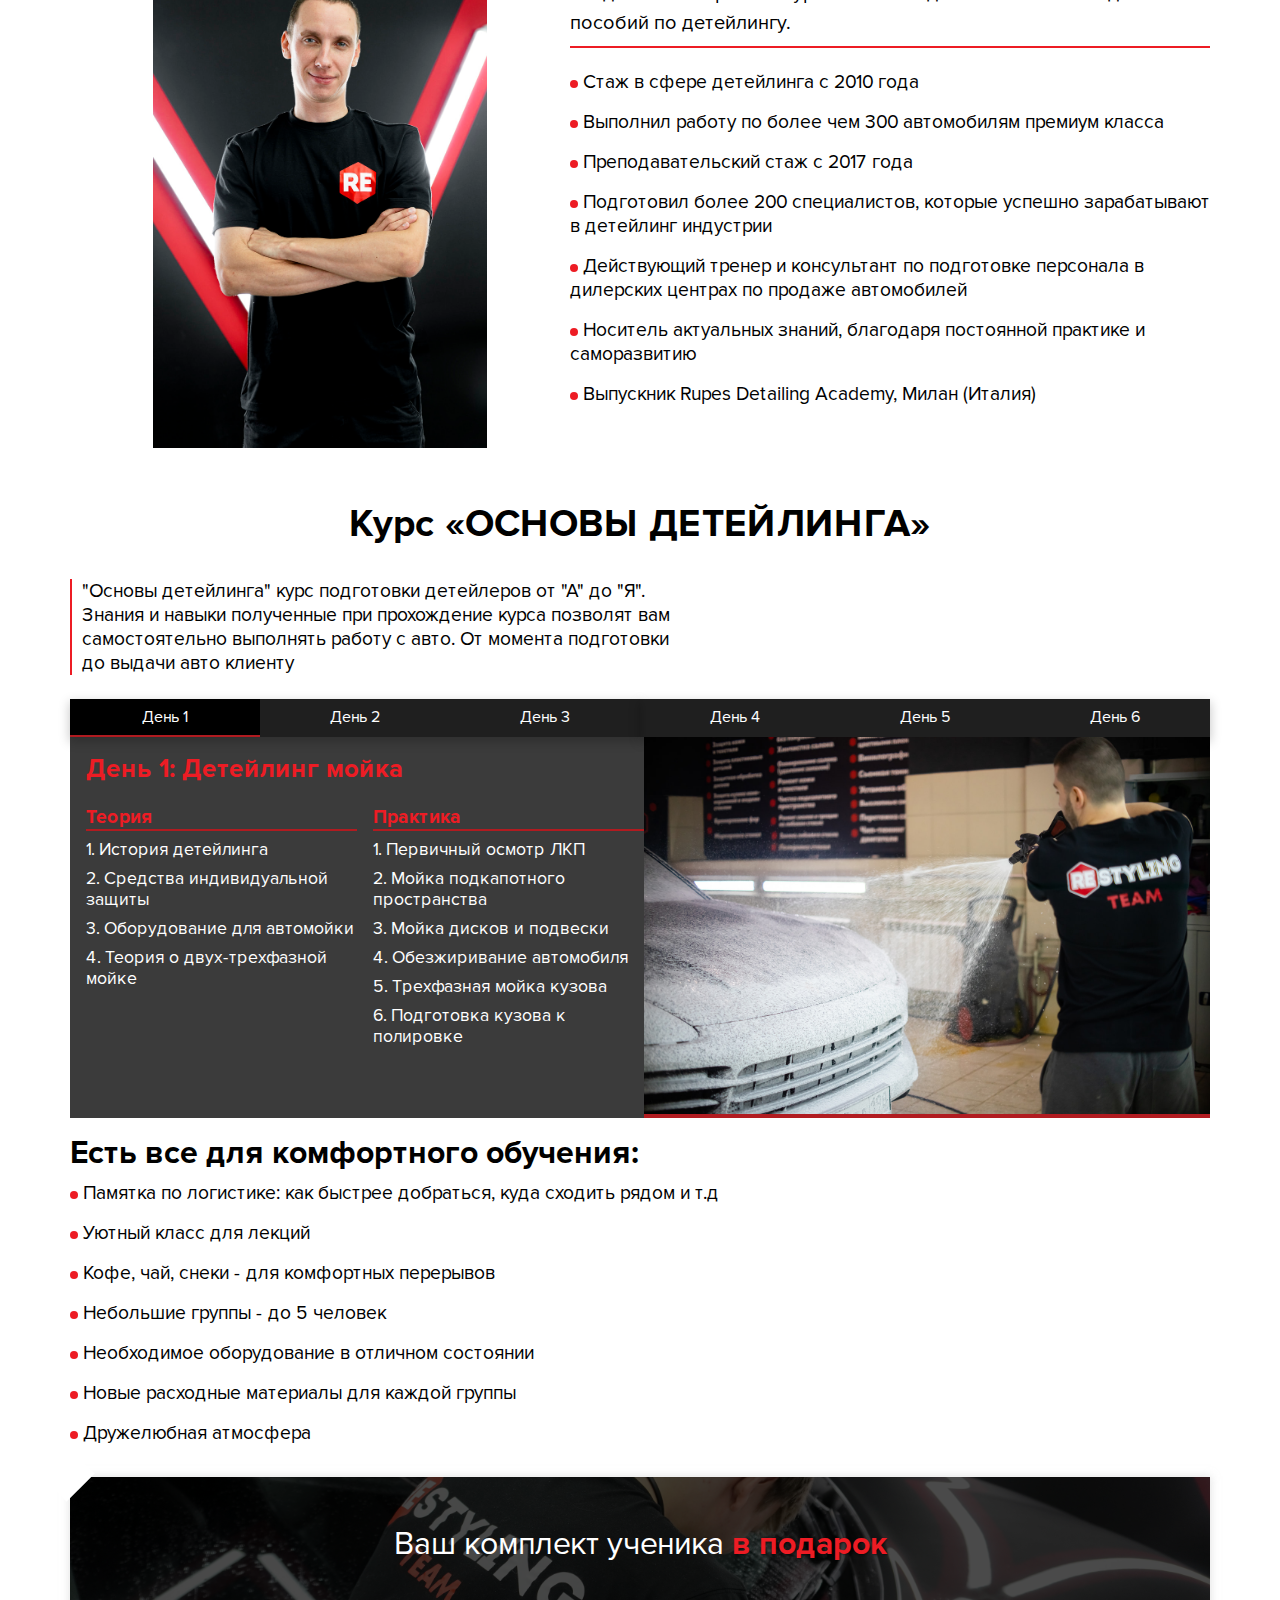
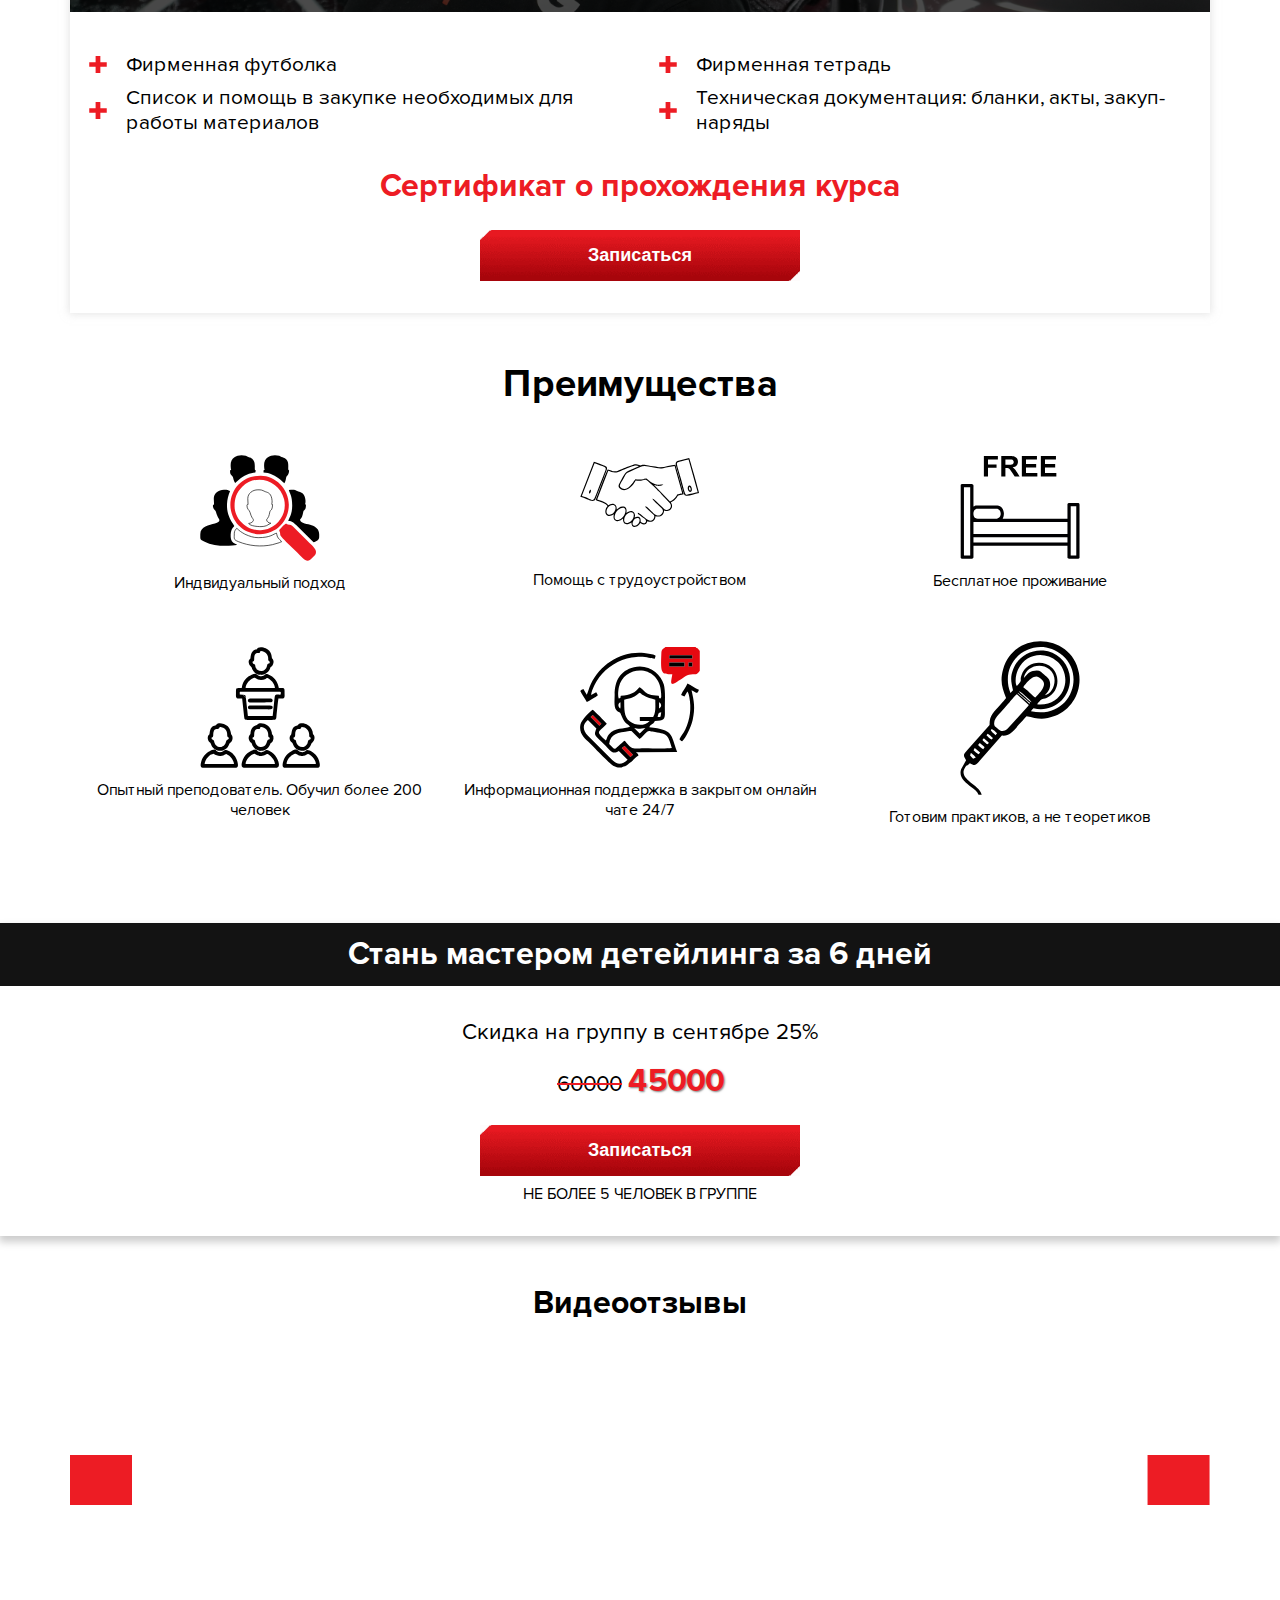
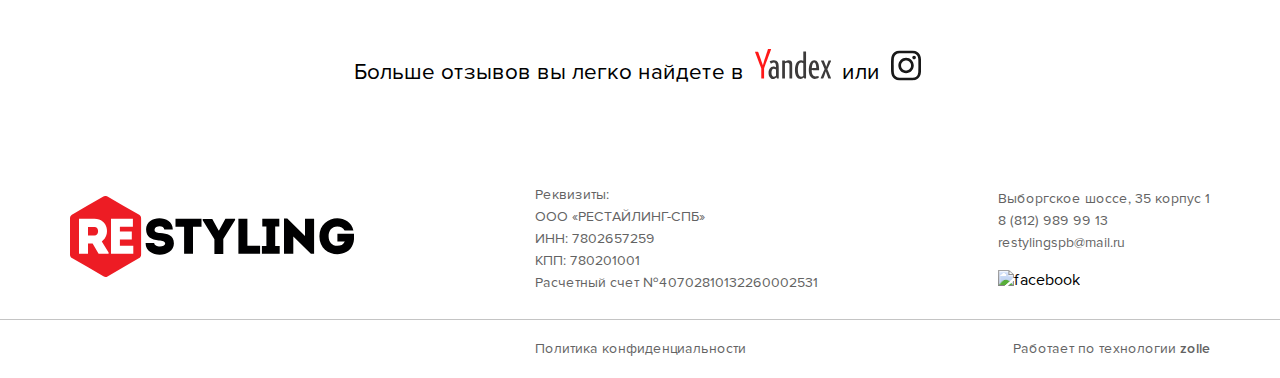
==== commit 34994364: "Add files via upload" ====
--- a/index.html
+++ b/index.html
@@ -70,7 +70,7 @@
           <!-- title -->
           <h1 class="a-header__h1">
             <img class="a-header__logo" src="img/logo-without-text.svg" alt="">
-            <span>АКАДЕМИЯ</span>
+            <span>ACADEMY</span>
           </h1>
 
           <span class="a-header__sub-title">
@@ -109,6 +109,12 @@
               автобизнеса. Мастер детейлер сейчас это востребованная профессия со средним доходом 80 тыс. руб в месяц.
             </p>
             <ul class="prepod__list">
+              <li>
+                <svg class="services-list-svg" width="8" height="8">
+                  <circle r="100" fill="#ed1c24" stroke="crimson" stroke-width="5" />
+                </svg>
+                Гибкий, индивидуальный подход
+              </li>
               <li>
                 <svg class="services-list-svg" width="8" height="8">
                   <circle r="100" fill="#ed1c24" stroke="crimson" stroke-width="5" />
@@ -217,7 +223,7 @@
     <div class="page-course">
       <!-- title -->
       <h2 class="h2-title">
-        Курс "ОСНОВЫ ДЕТЕЙЛИНГА"
+        Курс «ОСНОВЫ ДЕТЕЙЛИНГА»
       </h2>
       <!-- title -->
       <div class="container">
@@ -711,7 +717,7 @@
             </ul>
           </div>
 
-          <h3 class="a-present__sert text-red">
+          <h3 class="a-present__sert text-red-without-shadow">
             Сертификат о прохождения курса
           </h3>
 
@@ -985,6 +991,8 @@
             <div class="popup__desc">
             </div>
             <form action="/" method="POST" class="popup__form send_form">
+              <div class="popup__input-text">Как к вам обращаться</div>
+              <input class="popup__input" type="text" name="name" placeholder="Имя" required>
               <div class="popup__input-text">Ваш номер телефона</div>
               <input class="popup__input" type="text" name="phone" placeholder="+7 (___) ___-__-__" required>
               <button class="popup__btn">ЗАПИСАТЬСЯ</button>
--- a/css/style.css
+++ b/css/style.css
@@ -5539,7 +5539,7 @@
   text-shadow: 1px 1px 2px rgba(0, 0, 0, 0.671);
 }
 .a-header__sub-title {
-  font-size: 1.4rem;
+  font-size: 1.75rem;
 }
 .a-header .main__btn {
   margin-top: 2rem;
@@ -5552,6 +5552,7 @@
 }
 .a-header-btn-container span {
   text-transform: uppercase;
+  text-shadow: 1px 1px 2px rgb(0, 0, 0);
 }
 .a-header-btn-container .main__btn {
   margin-top: 0.5rem;
@@ -5642,13 +5643,16 @@
 .prepod {
   display: flex;
   justify-content: space-between;
+  align-items: stretch;
   margin-top: 3rem;
 }
 
 .prepod__img {
   display: inline-block;
   width: 100%;
-  max-width: 500px;
+  max-width: 100%;
+  max-height: 500px;
+  object-fit: contain;
 }
 .prepod__item {
   flex-basis: 100%;
@@ -5658,7 +5662,6 @@
   align-self: center;
 }
 .prepod__text {
-  margin-left: 2rem;
 }
 
 .prepod__descr {
@@ -5811,8 +5814,8 @@
 /* present */
 .a-present {
   position: relative;
-  background-color: rgba(0, 0, 0, 0.77);
-  color: #fff;
+  box-shadow: 0 0 8px 1px rgba(204, 204, 204, 0.534);
+  color: #000;
   padding-bottom: 2rem;
   margin-top: 2rem;
 }
@@ -5829,17 +5832,7 @@
   background-color: #fff;
 }
 
-.a-present::after {
-  content: '';
-  position: absolute;
-  bottom: -15px;
-  right: -20px;
-  z-index: 2;
-  transform: rotate(-45deg);
-  width: 40px;
-  height: 30px;
-  background-color: #fff;
-}
+
 
 
 .a-present-header {
@@ -5910,6 +5903,9 @@
   color: #ed1c24;
   text-shadow: 1px 1px 2px rgba(0, 0, 0, 0.5);
 }
+.text-red-without-shadow {
+  color: #ed1c24;
+}
 
 .a-present__sert {
   margin-top: 2rem;
@@ -6025,17 +6021,17 @@
   align-items: center;
   padding: 3rem 0;
   text-align: center;
+}
+
+.send-offer {
+  width: 100%;
+  padding-bottom: 2rem;
+  box-shadow: 0 5px 8px 1px #ccc;
+}
+
+.send-offer__title {
+  background-color: rgba(0, 0, 0, 0.926);
   color: #fff;
-}
-
-.send-offer {
-  width: 100%;
-  padding-bottom: 2rem;
-  background-color: rgba(0, 0, 0, 0.74);
-}
-
-.send-offer__title {
-  background-color: #000;
   padding: 0.75rem 1rem;
   font-size: 2rem;
 }
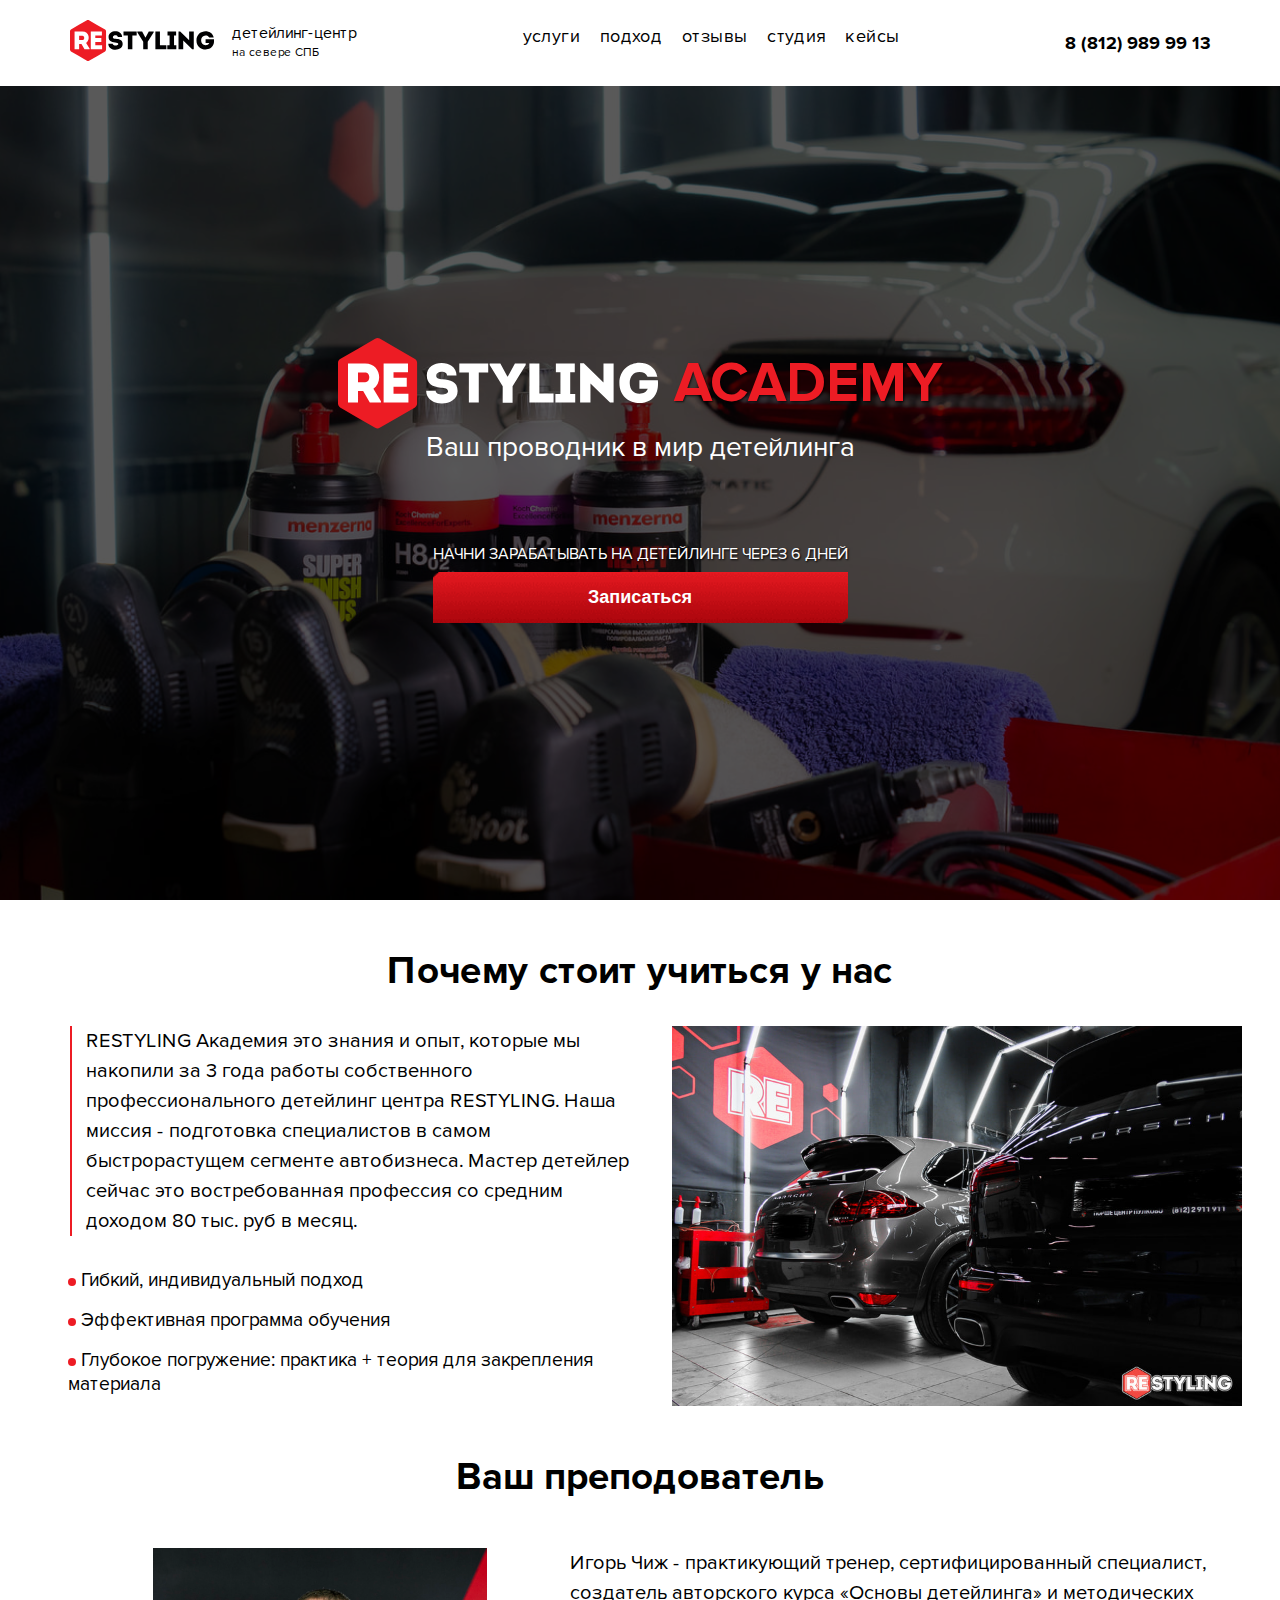
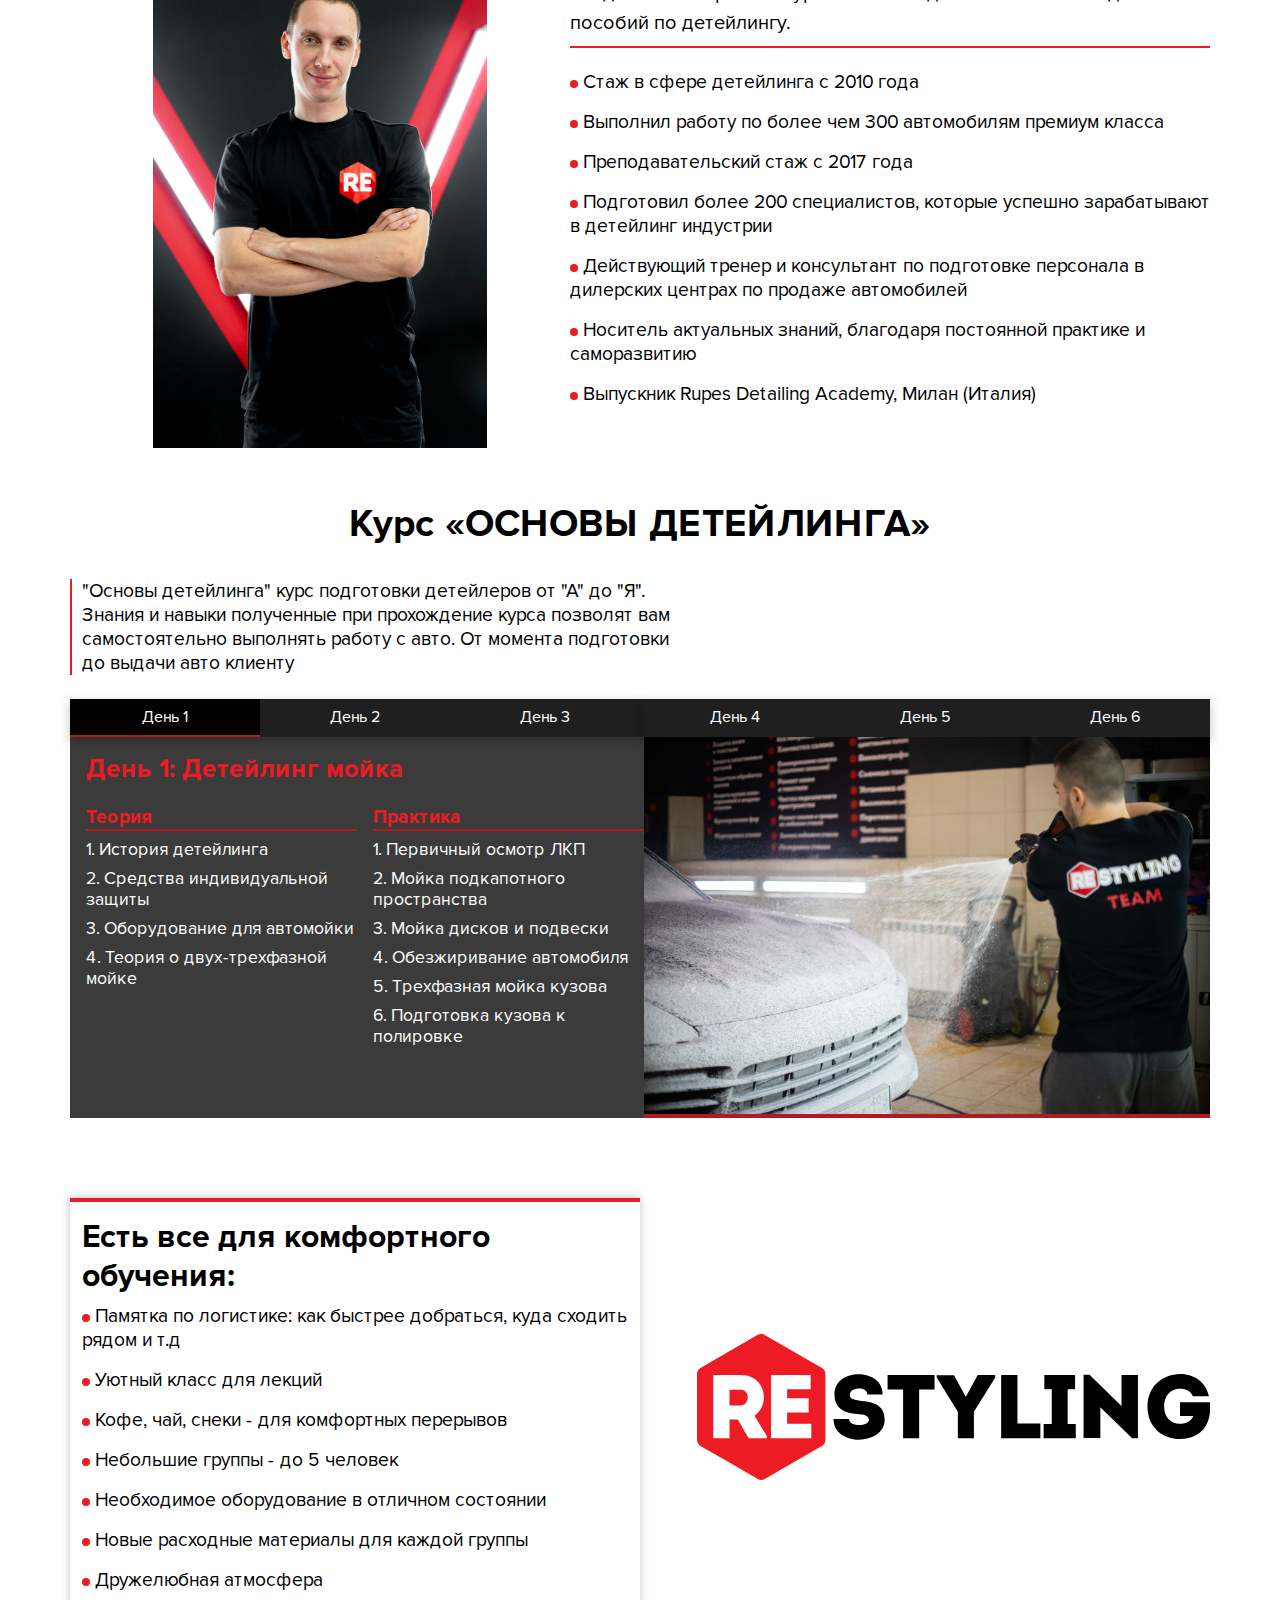
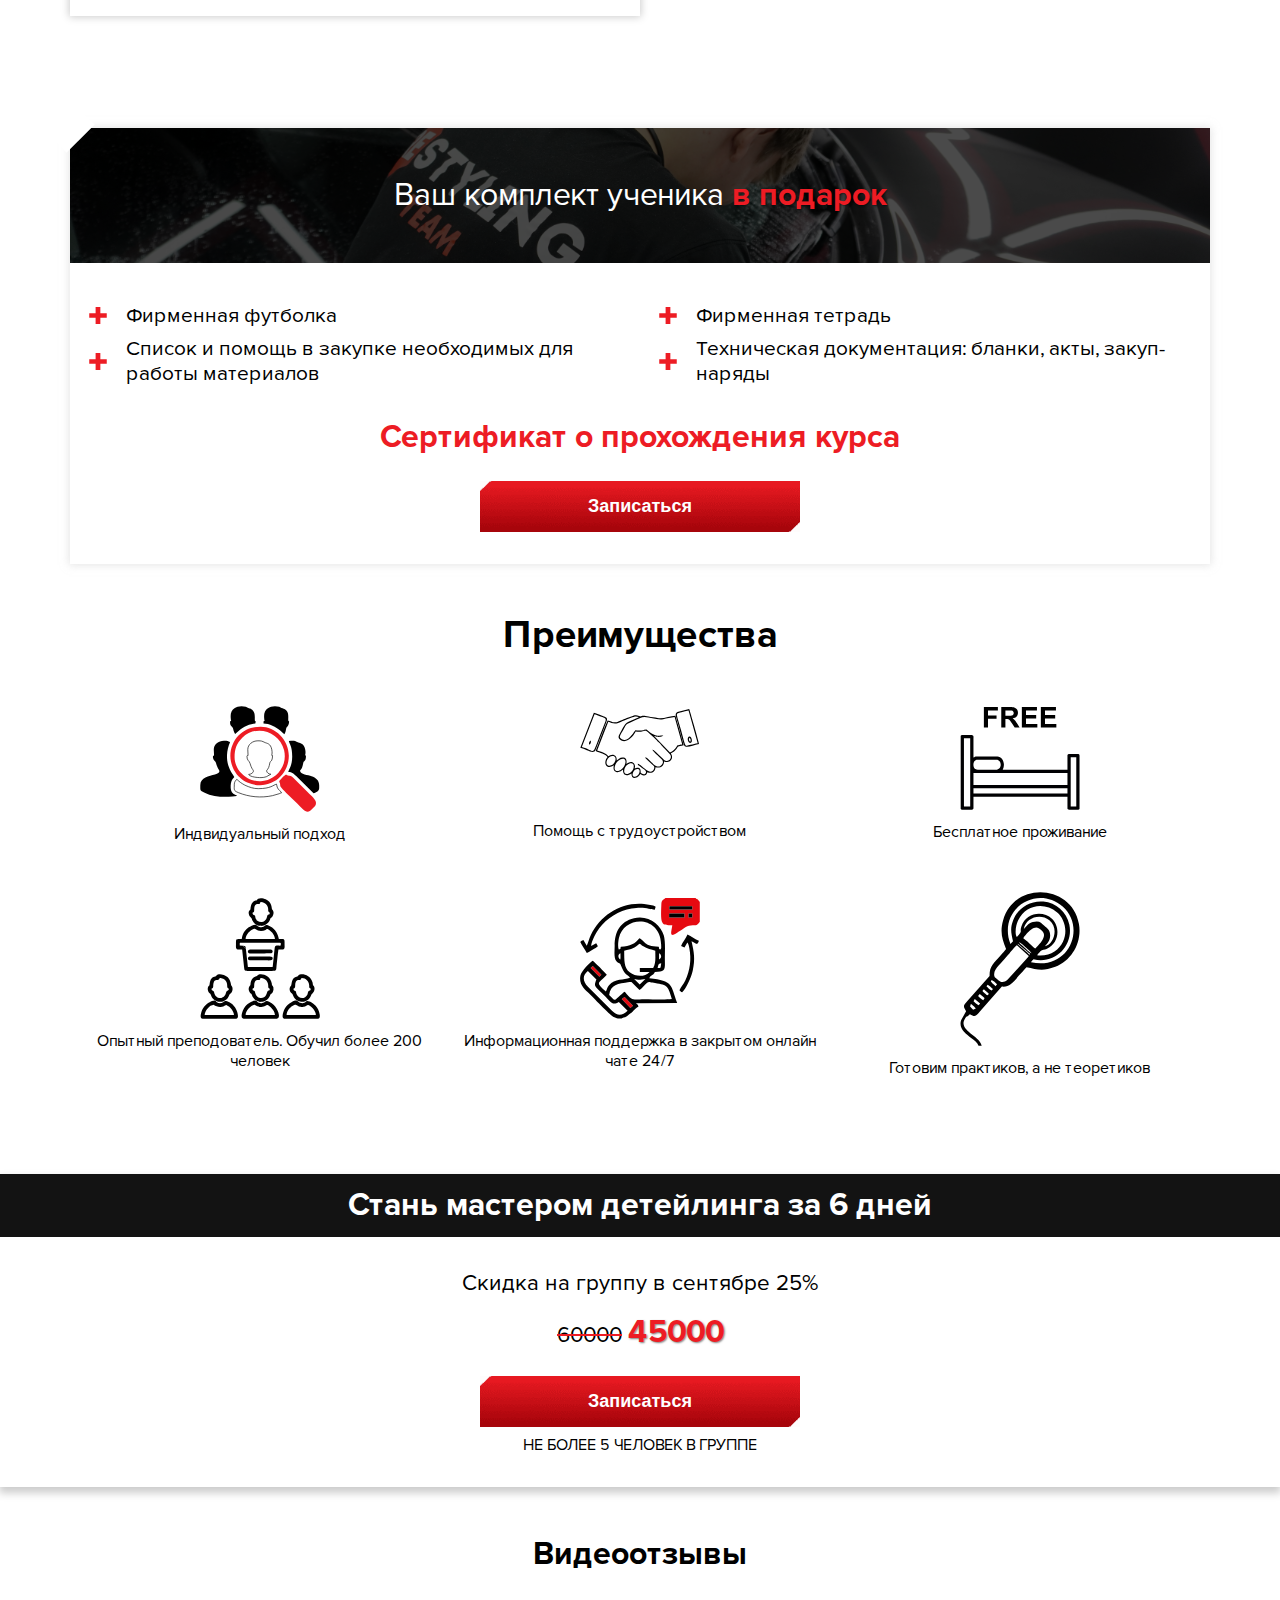
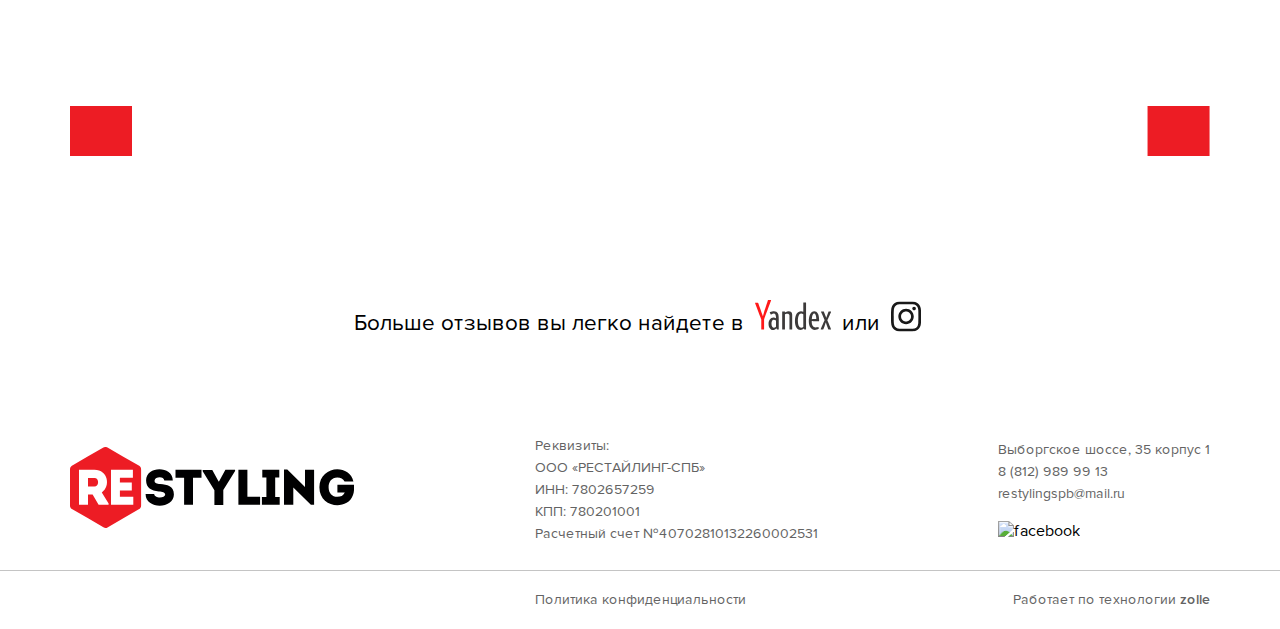
==== commit c95504e8: "Add files via upload" ====
--- a/index.html
+++ b/index.html
@@ -591,51 +591,58 @@
           </div>
           <!-- widget -->
 
-          <h3 class="course__h3">Есть все для комфортного обучения:</h3>
-          <ul class="prepod__list">
-            <li>
-              <svg class="services-list-svg" width="8" height="8">
-                <circle r="100" fill="#ed1c24" stroke="crimson" stroke-width="5" />
-              </svg>
-              Памятка по логистике: как быстрее добраться, куда сходить рядом и т.д
-            </li>
-            <li>
-              <svg class="services-list-svg" width="8" height="8">
-                <circle r="100" fill="#ed1c24" stroke="crimson" stroke-width="5" />
-              </svg>
-              Уютный класс для лекций
-            </li>
-            <li>
-              <svg class="services-list-svg" width="8" height="8">
-                <circle r="100" fill="#ed1c24" stroke="crimson" stroke-width="5" />
-              </svg>
-              Кофе, чай, снеки - для комфортных перерывов
-            </li>
-            <li>
-              <svg class="services-list-svg" width="8" height="8">
-                <circle r="100" fill="#ed1c24" stroke="crimson" stroke-width="5" />
-              </svg>
-              Небольшие группы - до 5 человек
-            </li>
-            <li>
-              <svg class="services-list-svg" width="8" height="8">
-                <circle r="100" fill="#ed1c24" stroke="crimson" stroke-width="5" />
-              </svg>
-              Необходимое оборудование в отличном состоянии
-            </li>
-            <li>
-              <svg class="services-list-svg" width="8" height="8">
-                <circle r="100" fill="#ed1c24" stroke="crimson" stroke-width="5" />
-              </svg>
-              Новые расходные материалы для каждой группы
-            </li>
-            <li>
-              <svg class="services-list-svg" width="8" height="8">
-                <circle r="100" fill="#ed1c24" stroke="crimson" stroke-width="5" />
-              </svg>
-              Дружелюбная атмосфера
-            </li>
-          </ul>
+          <div class="all-comfort-flex">
+            <div class="all-comfort-list">
+              <h3 class="course__h3">Есть все для комфортного обучения:</h3>
+              <ul class="prepod__list">
+                <li>
+                  <svg class="services-list-svg" width="8" height="8">
+                    <circle r="100" fill="#ed1c24" stroke="crimson" stroke-width="5" />
+                  </svg>
+                  Памятка по логистике: как быстрее добраться, куда сходить рядом и т.д
+                </li>
+                <li>
+                  <svg class="services-list-svg" width="8" height="8">
+                    <circle r="100" fill="#ed1c24" stroke="crimson" stroke-width="5" />
+                  </svg>
+                  Уютный класс для лекций
+                </li>
+                <li>
+                  <svg class="services-list-svg" width="8" height="8">
+                    <circle r="100" fill="#ed1c24" stroke="crimson" stroke-width="5" />
+                  </svg>
+                  Кофе, чай, снеки - для комфортных перерывов
+                </li>
+                <li>
+                  <svg class="services-list-svg" width="8" height="8">
+                    <circle r="100" fill="#ed1c24" stroke="crimson" stroke-width="5" />
+                  </svg>
+                  Небольшие группы - до 5 человек
+                </li>
+                <li>
+                  <svg class="services-list-svg" width="8" height="8">
+                    <circle r="100" fill="#ed1c24" stroke="crimson" stroke-width="5" />
+                  </svg>
+                  Необходимое оборудование в отличном состоянии
+                </li>
+                <li>
+                  <svg class="services-list-svg" width="8" height="8">
+                    <circle r="100" fill="#ed1c24" stroke="crimson" stroke-width="5" />
+                  </svg>
+                  Новые расходные материалы для каждой группы
+                </li>
+                <li>
+                  <svg class="services-list-svg" width="8" height="8">
+                    <circle r="100" fill="#ed1c24" stroke="crimson" stroke-width="5" />
+                  </svg>
+                  Дружелюбная атмосфера
+                </li>
+              </ul>
+            </div>
+            <div class="all-comfort-img-container">
+              <img src="img/logo-w.svg" alt="">
+            </div>
+          </div>
         </div>
       </div>
     </div>
@@ -732,7 +739,7 @@
 
 
 
-    
+
 
     <!-- a-page-a-advantages -->
 
--- a/css/style.css
+++ b/css/style.css
@@ -6146,3 +6146,36 @@
     left: 25px !important;
   }
 }
+
+.all-comfort-list {
+  margin: 5rem 0;
+  border-top: 4px solid #ed1c24;
+  max-width: 50%;
+  box-shadow: 0 0 8px 1px #ccc;
+  padding-left: 0.75rem;
+  padding-right: 0.75rem;
+  padding-bottom: 1.5rem;
+}
+
+.all-comfort-flex {
+  display: flex;
+  align-items: center;
+  justify-content: space-between;
+}
+.all-comfort-flex img {
+  display: block;
+  width: 100%;
+}
+.all-comfort-img-container {
+  width: 100%;
+  max-width: 45%;
+}
+@media(max-width:890px) {
+  .all-comfort-list  {
+    max-width: 100%;
+    width: 100%;
+  }
+  .all-comfort-img-container {
+    display: none;
+  }
+}